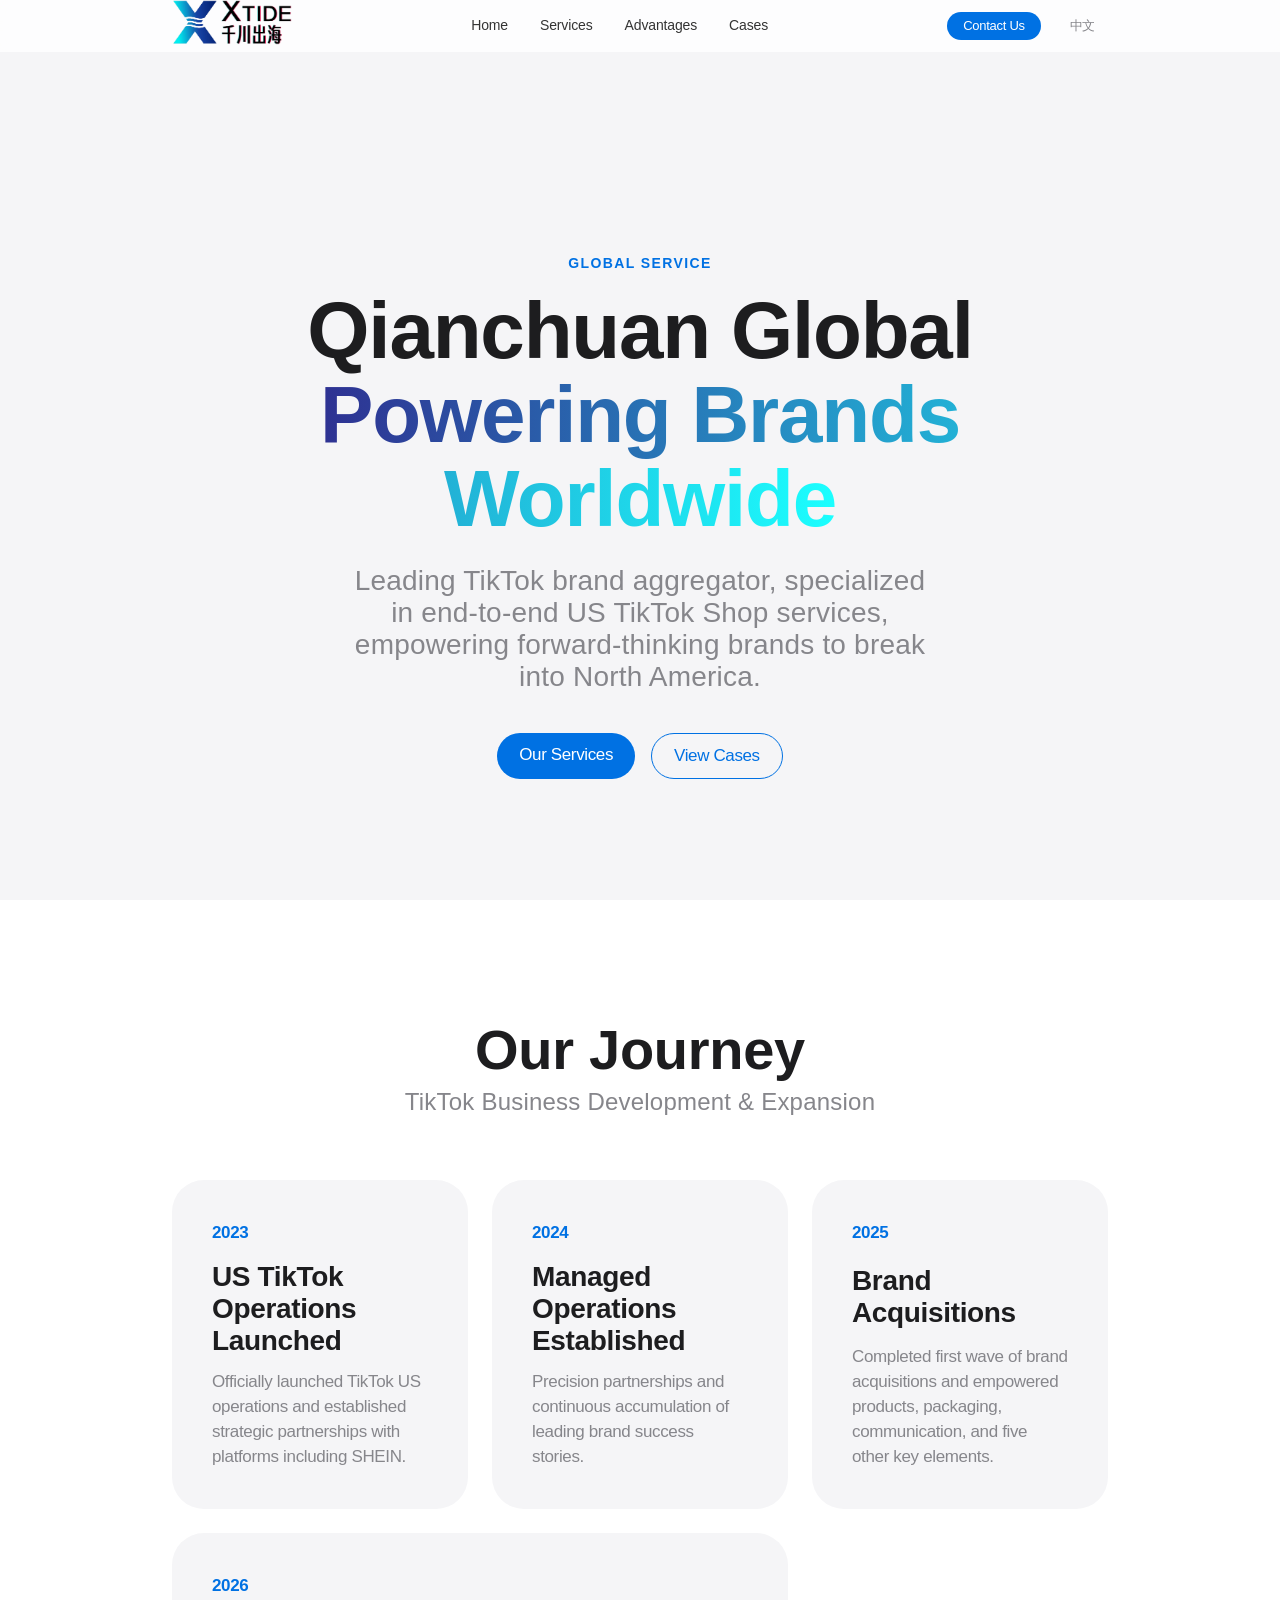
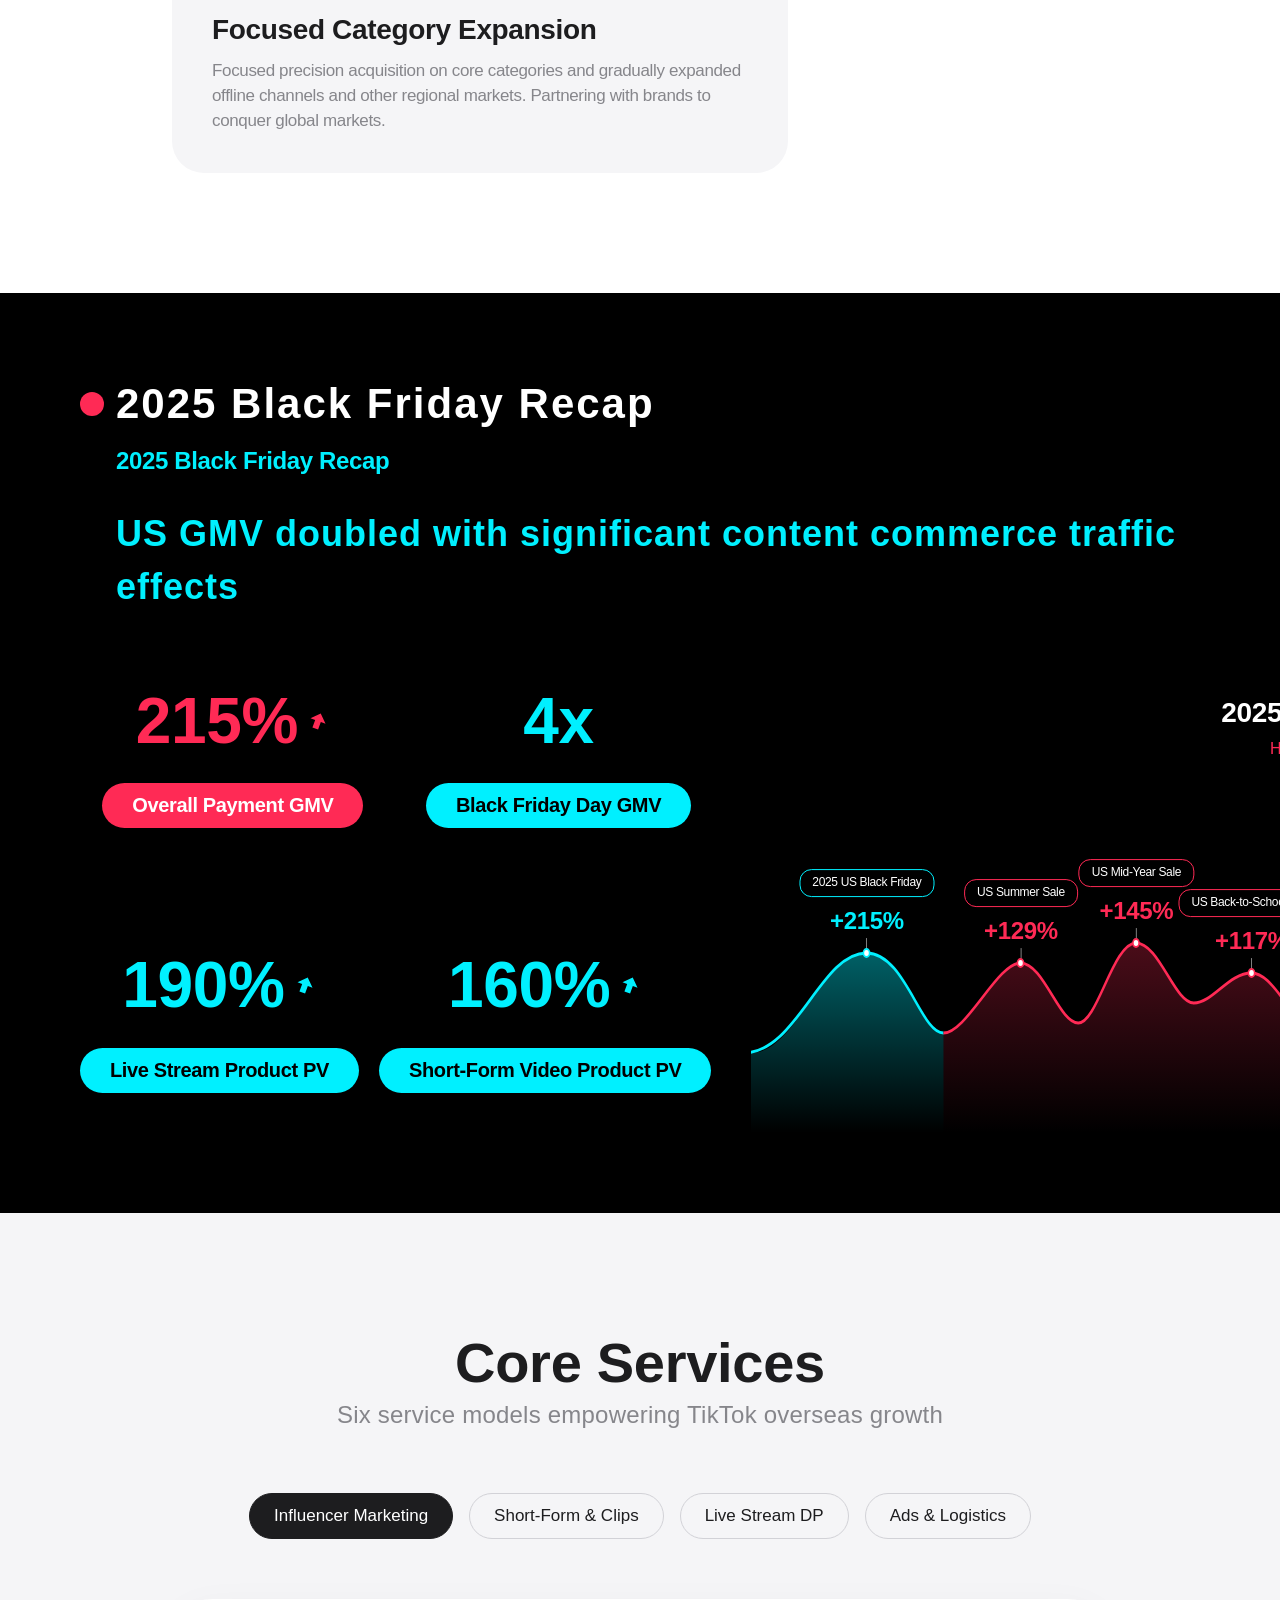
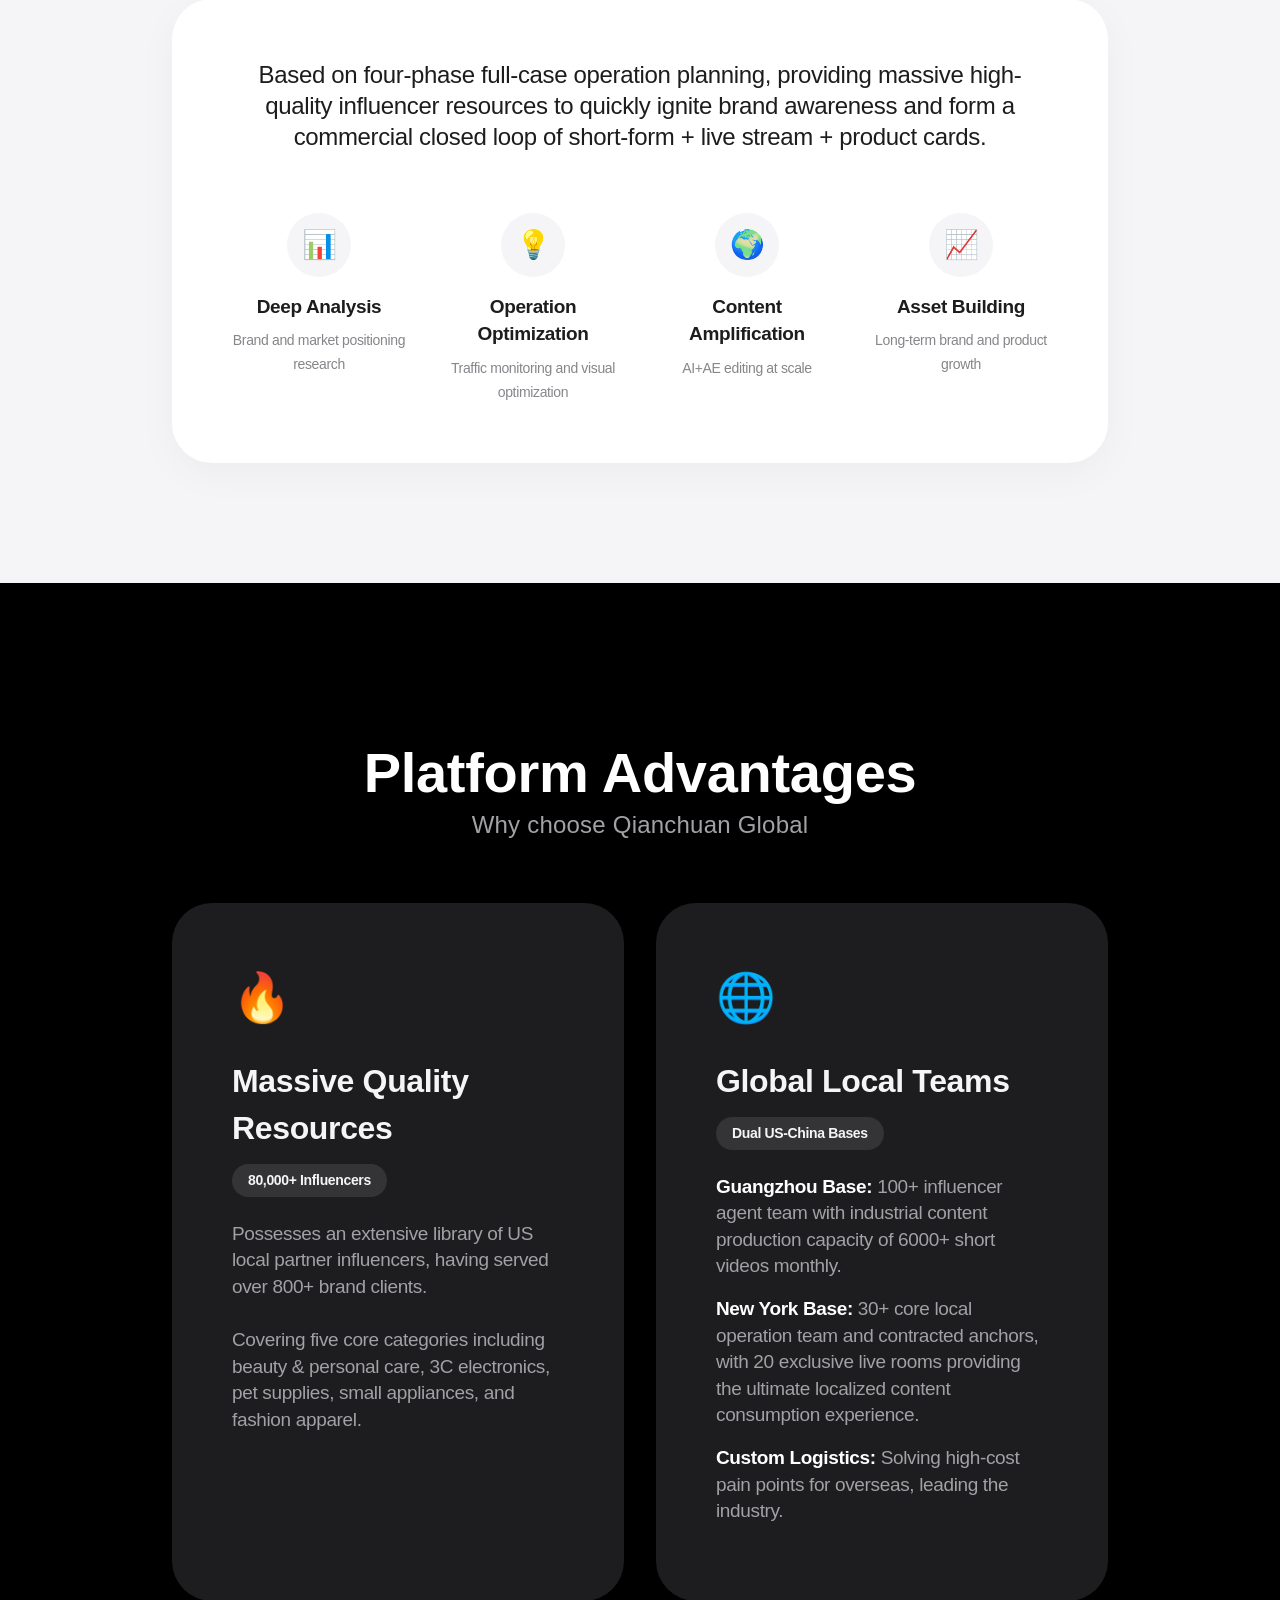
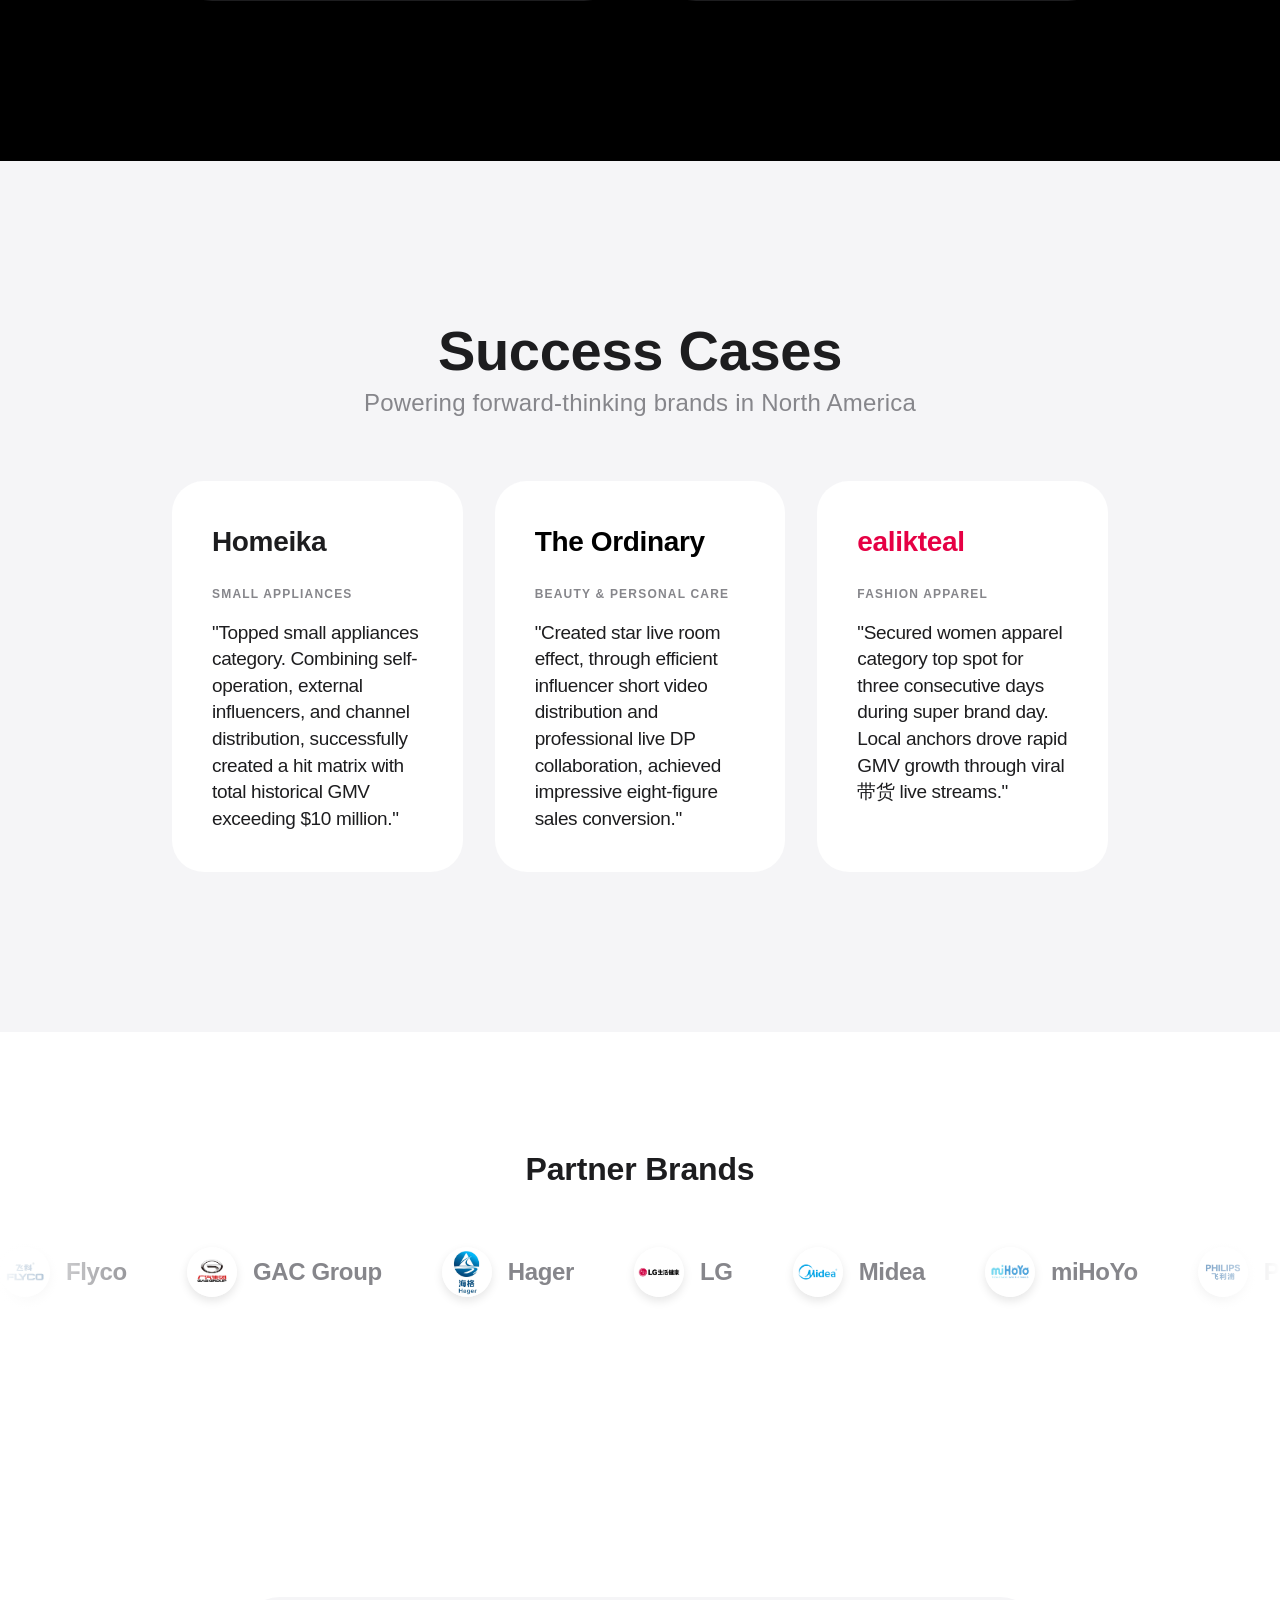
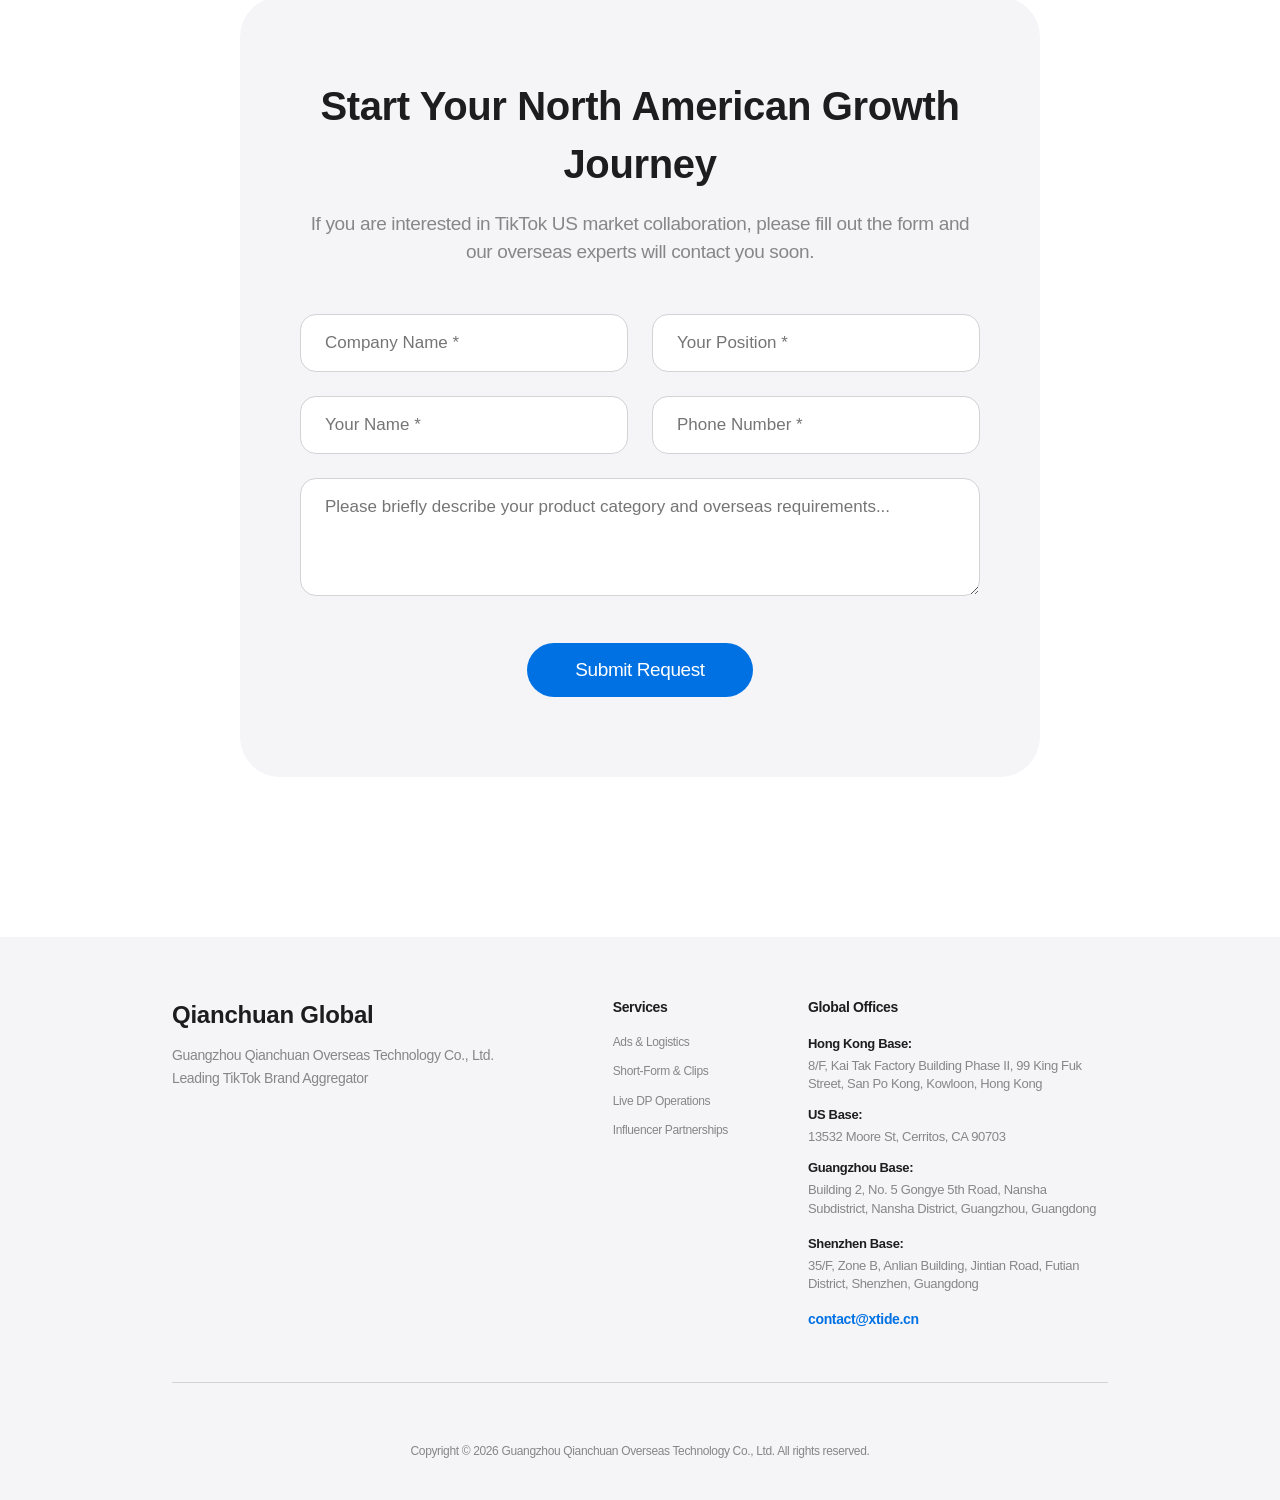
==== index.zh.html @ 181bc601 "en" ====
<!DOCTYPE html>
<html lang="zh-CN">
<head>
    <meta charset="UTF-8">
    <meta name="viewport" content="width=device-width, initial-scale=1.0, viewport-fit=cover">
    <title>千川出海 - 全球头牌TikTok品牌聚合商</title>
    <link rel="stylesheet" href="style.css">
    <link rel="stylesheet" href="bf-stats.css">
    <script src="locales.js"></script>
</head>
<body>

    <!-- Header -->
    <header class="header">
        <div class="container header-container">
            <a href="#" class="logo">
                <span class="logo-icon"><img src="logo.png"></span>
                <!-- <span class="logo-text">EO Agency</span> -->
            </a>
            <nav class="nav">
                <a href="#home" class="nav-link">首页</a>
                <a href="#services" class="nav-link">核心业务</a>
                <a href="#advantages" class="nav-link">平台优势</a>
                <a href="#cases" class="nav-link">成功案例</a>
            </nav>
            <div class="header-actions">
                <a href="#contact" class="btn btn-primary">联系我们</a>
                <a href="index.html" class="lang-switch">English</a>
            </div>
        </div>
    </header>

    <!-- Hero Section -->
    <section id="home" class="hero">
        <div class="container hero-content reveal">
            <div class="hero-badge">Global Service</div>
            <h1>千川出海<br><span>助力品牌全球化</span></h1>
            <p>全球头牌 TikTok 品牌聚合商，专注 TikTok Shop 美区全链路出海服务，为前瞻性品牌破局北美。</p>
            <div class="hero-actions">
                <a href="#services" class="btn btn-primary">了解业务</a>
                <a href="#cases" class="btn btn-secondary">查看案例</a>
            </div>
        </div>
    </section>

    <!-- Timeline Section (Bento Box) -->
    <section class="timeline-section">
        <div class="container">
            <h2 class="section-title reveal">发展历程</h2>
            <p class="section-subtitle reveal">TikTok 业务发展及布局</p>
            
            <div class="bento-grid">
                <div class="bento-card reveal">
                    <div class="timeline-date">2023</div>
                    <h3>美区 TK 正式运营</h3>
                    <p>正式开启 TikTok 美区业务<br>与 SHEIN 等平台达成战略合作</p>
                </div>
                <div class="bento-card reveal" style="transition-delay: 0.1s;">
                    <div class="timeline-date">2024</div>
                    <h3>代运营沉淀</h3>
                    <p>精准招商<br>不断积累头部品牌成功出海案例</p>
                </div>
                <div class="bento-card reveal" style="transition-delay: 0.2s;">
                    <div class="timeline-date">2025</div>
                    <h3>品牌收并购</h3>
                    <p>完成第一批品牌收并购<br>赋能产品、包装、沟通等五大要素</p>
                </div>
                <div class="bento-card wide reveal" style="transition-delay: 0.1s;">
                    <div class="timeline-date">2026</div>
                    <h3>聚焦核心类目拓展</h3>
                    <p>聚焦核心类目进行精准收购，并逐步拓展线下渠道及其他地区市场。携手品牌共同征服全球市场。</p>
                </div>
            </div>
        </div>
    </section>

    <!-- Black Friday Stats Section -->
    <section class="bf-section reveal">
        <div class="container">
            <div class="bf-header">
                <div class="bf-title-row">
                    <span class="bf-red-dot"></span>
                    <h2 class="bf-title">2025黑五大促回顾</h2>
                </div>
                <div class="bf-subtitle">2025 Black Friday Recap</div>
                <div class="bf-highlight">美区GMV翻倍增长，内容电商引流效应显著</div>
            </div>

            <div class="bf-body">
                <div class="bf-left-stats">
                    <div class="bf-stat-row">
                        <div class="bf-stat-item">
                            <div class="bf-val bf-val-red">215% <span class="bf-arrow-up"></span></div>
                            <div class="bf-label bf-label-red">整体支付GMV</div>
                        </div>
                        <div class="bf-stat-item">
                            <div class="bf-val bf-val-cyan">4倍</div>
                            <div class="bf-label bf-label-cyan">黑五当日GMV</div>
                        </div>
                    </div>
                    <div class="bf-stat-row" style="margin-top: 50px;">
                        <div class="bf-stat-item">
                            <div class="bf-val bf-val-cyan">190% <span class="bf-arrow-up"></span></div>
                            <div class="bf-label bf-label-cyan">直播场域商品PV</div>
                        </div>
                        <div class="bf-stat-item">
                            <div class="bf-val bf-val-cyan">160% <span class="bf-arrow-up"></span></div>
                            <div class="bf-label bf-label-cyan">短视频场域商品PV</div>
                        </div>
                    </div>
                </div>

                <div class="bf-right-chart">
                    <div class="bf-chart-wrapper">
                        <svg viewBox="0 0 800 400" preserveAspectRatio="none" class="bf-svg">
                            <defs>
                                <linearGradient id="cyanGrad" x1="0" y1="0" x2="0" y2="1">
                                    <stop offset="0%" stop-color="#00f0ff" stop-opacity="0.4"/>
                                    <stop offset="100%" stop-color="#00f0ff" stop-opacity="0"/>
                                </linearGradient>
                                <linearGradient id="redGrad" x1="0" y1="0" x2="0" y2="1">
                                    <stop offset="0%" stop-color="#ff2a55" stop-opacity="0.4"/>
                                    <stop offset="100%" stop-color="#ff2a55" stop-opacity="0"/>
                                </linearGradient>
                            </defs>
                            
                            <!-- Area Fills -->
                            <path d="M 0 400 L 0 320 C 60 320 90 220 150 220 C 200 220 220 300 250 300 L 250 400 Z" fill="url(#cyanGrad)"/>
                            <path d="M 250 400 L 250 300 C 280 300 320 230 350 230 C 380 230 400 290 425 290 C 450 290 470 210 500 210 C 530 210 550 270 575 270 C 600 270 620 240 650 240 C 680 240 700 290 730 290 C 760 290 780 140 800 140 L 800 400 Z" fill="url(#redGrad)"/>

                            <!-- Lines -->
                            <path d="M -10 320 C 60 320 90 220 150 220 C 200 220 220 300 250 300" fill="none" stroke="#00f0ff" stroke-width="3"/>
                            <path d="M 250 300 C 280 300 320 230 350 230 C 380 230 400 290 425 290 C 450 290 470 210 500 210 C 530 210 550 270 575 270 C 600 270 620 240 650 240 C 680 240 700 290 730 290 C 760 290 780 140 850 140" fill="none" stroke="#ff2a55" stroke-width="3"/>
                            
                            <!-- Dots -->
                            <circle cx="150" cy="220" r="4" fill="#ffffff" stroke="#00f0ff" stroke-width="2"/>
                            <circle cx="350" cy="230" r="4" fill="#ffffff" stroke="#ff2a55" stroke-width="2"/>
                            <circle cx="500" cy="210" r="4" fill="#ffffff" stroke="#ff2a55" stroke-width="2"/>
                            <circle cx="650" cy="240" r="4" fill="#ffffff" stroke="#ff2a55" stroke-width="2"/>
                        </svg>

                        <!-- Labels Overlay -->
                        <div class="bf-point-label" style="left: 18.75%; top: 55%;">
                            <div class="bf-tag bf-tag-cyan">2025美区黑五</div>
                            <div class="bf-val-small bf-text-cyan">+215%</div>
                        </div>

                        <div class="bf-point-label" style="left: 43.75%; top: 57.5%;">
                            <div class="bf-tag bf-tag-red">美区夏季大促</div>
                            <div class="bf-val-small bf-text-red">+129%</div>
                        </div>

                        <div class="bf-point-label" style="left: 62.5%; top: 52.5%;">
                            <div class="bf-tag bf-tag-red">美区年中大促</div>
                            <div class="bf-val-small bf-text-red">+145%</div>
                        </div>

                        <div class="bf-point-label" style="left: 81.25%; top: 60%;">
                            <div class="bf-tag bf-tag-red">美区返校季大促</div>
                            <div class="bf-val-small bf-text-red">+117%</div>
                        </div>

                        <div class="bf-final-label" style="left: 95%; top: 25%;">
                            <div class="bf-final-title">2025黑五大促</div>
                            <div class="bf-final-subtitle">迎接销量最高峰</div>
                            <div class="bf-arrow-big"></div>
                        </div>
                    </div>
                </div>
            </div>
        </div>
    </section>

    <!-- Services Section -->
    <section id="services" class="services-section">
        <div class="container">
            <h2 class="section-title reveal">核心业务</h2>
            <p class="section-subtitle reveal">六大服务模式，全方位赋能 TikTok 出海</p>
            
            <div class="services-tabs reveal">
                <button class="tab-btn active" data-tab="influencer">达人业务</button>
                <button class="tab-btn" data-tab="material">短视频与切片</button>
                <button class="tab-btn" data-tab="tsp">直播 DP</button>
                <button class="tab-btn" data-tab="pr">投流与物流</button>
            </div>

            <div class="service-content active reveal" id="influencer">
                <div class="service-details">
                    <p class="service-desc">基于 4 阶段全案运营规划，提供海量优质达人资源，快速引爆品牌声量，形成“短视频+直播+商品卡”的商业闭环。</p>
                    <div class="service-icons">
                        <div class="icon-box">
                            <span class="icon-circle">📊</span>
                            <h4>深度分析</h4>
                            <small>品牌与市场定位调研</small>
                        </div>
                        <div class="icon-box">
                            <span class="icon-circle">💡</span>
                            <h4>运营优化</h4>
                            <small>流量监控与视觉优化</small>
                        </div>
                        <div class="icon-box">
                            <span class="icon-circle">🌍</span>
                            <h4>素材放大</h4>
                            <small>AI+AE 剪辑规模化放量</small>
                        </div>
                        <div class="icon-box">
                            <span class="icon-circle">📈</span>
                            <h4>人群资产</h4>
                            <small>品牌与产品长效增长</small>
                        </div>
                    </div>
                </div>
            </div>

            <div class="service-content reveal" id="material">
                <div class="service-details">
                    <p class="service-desc">通过本土化创意内容与工业化剪辑流程，打造病毒式传播素材，实现品牌声量与销售转化的双重爆发。</p>
                    <div class="service-icons">
                        <div class="icon-box">
                            <span class="icon-circle">🎬</span>
                            <h4>本土创意</h4>
                            <small>纽约专业团队策划</small>
                        </div>
                        <div class="icon-box">
                            <span class="icon-circle">⚡</span>
                            <h4>工业化剪辑</h4>
                            <small>月产 6000+ 高质视频</small>
                        </div>
                        <div class="icon-box">
                            <span class="icon-circle">🎞️</span>
                            <h4>达人切片</h4>
                            <small>二次创作最大化流量</small>
                        </div>
                        <div class="icon-box">
                            <span class="icon-circle">🎯</span>
                            <h4>爆款基因</h4>
                            <small>大数据驱动内容迭代</small>
                        </div>
                    </div>
                </div>
            </div>

            <div class="service-content reveal" id="tsp">
                <div class="service-details">
                    <p class="service-desc">依托纽约本土直播基地与顶级外籍主播团队，提供一站式直播间搭建、运营与带货服务，打造美区沉浸式购物体验。</p>
                    <div class="service-icons">
                        <div class="icon-box">
                            <span class="icon-circle">🎙️</span>
                            <h4>顶级主播</h4>
                            <small>签约 30+ 纯正美语主播</small>
                        </div>
                        <div class="icon-box">
                            <span class="icon-circle">🏛️</span>
                            <h4>专业影棚</h4>
                            <small>20+ 沉浸式实景直播间</small>
                        </div>
                        <div class="icon-box">
                            <span class="icon-circle">⚙️</span>
                            <h4>极致运营</h4>
                            <small>脚本编写与实时场控</small>
                        </div>
                        <div class="icon-box">
                            <span class="icon-circle">📈</span>
                            <h4>数据归因</h4>
                            <small>精细化分析与复盘</small>
                        </div>
                    </div>
                </div>
            </div>

            <div class="service-content reveal" id="pr">
                <div class="service-details">
                    <p class="service-desc">打通流量分发与履约交付的全链路，通过精准广告投放获取确定性增长，并提供低成本、高效率的定制化物流解决方案。</p>
                    <div class="service-icons">
                        <div class="icon-box">
                            <span class="icon-circle">🚀</span>
                            <h4>精准投流</h4>
                            <small>TikTok Ads 全面优化</small>
                        </div>
                        <div class="icon-box">
                            <span class="icon-circle">📦</span>
                            <h4>定制物流</h4>
                            <small>解决美区末端履约痛点</small>
                        </div>
                        <div class="icon-box">
                            <span class="icon-circle">🏦</span>
                            <h4>海外仓配</h4>
                            <small>自营仓储提升发货效率</small>
                        </div>
                        <div class="icon-box">
                            <span class="icon-circle">💸</span>
                            <h4>成本领先</h4>
                            <small>深度资源整合降低支出</small>
                        </div>
                    </div>
                </div>
            </div>
        </div>
    </section>

    <!-- Advantages Section -->
    <section id="advantages" class="advantages-section">
        <div class="container">
            <h2 class="section-title reveal">平台优势</h2>
            <p class="section-subtitle reveal">为什么选择千川出海</p>
            
            <div class="advantages-grid">
                <div class="advantage-card reveal">
                    <div class="adv-icon">🔥</div>
                    <h3>海量优质资源</h3>
                    <div class="adv-tag">80,000+ 达人资源</div>
                    <p class="adv-desc">拥有海量美国本土合作达人库，累计服务超过 800+ 品牌客户。<br><br>涵盖美妆个护、3C数码、宠物用品、小家电、时尚服饰等五大核心类目。</p>
                </div>
                <div class="advantage-card reveal" style="transition-delay: 0.1s;">
                    <div class="adv-icon">🌐</div>
                    <h3>全球本土化团队</h3>
                    <div class="adv-tag">中美双基地双核驱动</div>
                    <ul class="adv-list">
                        <li><strong>广州基地：</strong>100+ 达人经纪人团队，具备月产 6000+ 短视频的工业化内容产能。</li>
                        <li><strong>纽约基地：</strong>30+ 本土核心运营团队与签约主播，拥有 20 个专属直播间，提供极致的本土化内容消费体验。</li>
                        <li><strong>定制物流：</strong>解决出海高成本痛点，领先行业梯队。</li>
                    </ul>
                </div>
            </div>
        </div>
    </section>

    <!-- Success Cases Section -->
    <section id="cases" class="cases-section">
        <div class="container">
            <h2 class="section-title reveal">成功案例</h2>
            <p class="section-subtitle reveal">助力前瞻性品牌破局北美</p>
            
            <div class="cases-grid">
                <div class="case-card reveal">
                    <div class="case-logo">Homeika</div>
                    <div class="case-tag">小家电</div>
                    <p class="case-quote">“小家电类目登顶第一。结合自营、外部达人与渠道分发，成功打造了爆款矩阵，历史总 GMV 突破千万美元级。”</p>
                </div>
                
                <div class="case-card reveal" style="transition-delay: 0.1s;">
                    <div class="case-logo" style="color:#000;">The Ordinary</div>
                    <div class="case-tag">美妆个护</div>
                    <p class="case-quote">“打造明星直播间效应，通过高效的达人短视频分发与专业直播 DP 协同，累计实现了惊人的千万级销售转化。”</p>
                </div>
                
                <div class="case-card reveal" style="transition-delay: 0.2s;">
                    <div class="case-logo" style="color:#e60044;">ealikteal</div>
                    <div class="case-tag">时尚服饰</div>
                    <p class="case-quote">“超级品牌日期间连夺三天女装品类榜首。本土主播通过病毒式带货直播，直接拉动 GMV 极速增长。”</p>
                </div>
            </div>
        </div>
    </section>

    <!-- Brands Section -->
    <section class="brands-section">
        <div class="container reveal">
            <h2 class="section-title" style="font-size: 32px; margin-bottom: 40px;">合作品牌</h2>
        </div>
        <div class="brands-marquee-wrapper reveal">
            <div class="brands-marquee">
                <!-- Group 1 -->
                <div class="brand-item"><img src="flyco.bfe1036e.png" alt="Flyco" class="brand-logo"><span>飞科</span></div>
                <div class="brand-item"><img src="gag.69e5ff3b.png" alt="GAG" class="brand-logo"><span>广汽集团</span></div>
                <div class="brand-item"><img src="hager.45134304.png" alt="Hager" class="brand-logo"><span>海格</span></div>
                <div class="brand-item"><img src="lg.7cb94ec0.png" alt="LG" class="brand-logo"><span>LG</span></div>
                <div class="brand-item"><img src="midea.490eee87.png" alt="Midea" class="brand-logo"><span>美的</span></div>
                <div class="brand-item"><img src="mihoyo.892fbf2d.png" alt="Mihoyo" class="brand-logo"><span>米哈游</span></div>
                <div class="brand-item"><img src="philips.da1d93a2.png" alt="Philips" class="brand-logo"><span>飞利浦</span></div>
                <div class="brand-item"><img src="river.4ee7d65e.png" alt="River" class="brand-logo"><span>汇娱互动</span></div>
                <div class="brand-item"><img src="supor.e2a6e5d7.png" alt="Supor" class="brand-logo"><span>苏泊尔</span></div>
                <div class="brand-item"><img src="tencent.b4bb2063.png" alt="Tencent" class="brand-logo"><span>腾讯</span></div>
                <div class="brand-item"><img src="tiktok.5150c0af.png" alt="TikTok" class="brand-logo"><span>TikTok</span></div>
                <div class="brand-item"><img src="ulike.e219caa6.png" alt="ULike" class="brand-logo"><span>ULike</span></div>
                <div class="brand-item"><img src="xiaomi.8436a248.png" alt="Xiaomi" class="brand-logo"><span>小米</span></div>
                <!-- Group 2 (Duplicate for continuous scroll) -->
                <div class="brand-item"><img src="flyco.bfe1036e.png" alt="Flyco" class="brand-logo"><span>飞科</span></div>
                <div class="brand-item"><img src="gag.69e5ff3b.png" alt="GAG" class="brand-logo"><span>广汽集团</span></div>
                <div class="brand-item"><img src="hager.45134304.png" alt="Hager" class="brand-logo"><span>海格</span></div>
                <div class="brand-item"><img src="lg.7cb94ec0.png" alt="LG" class="brand-logo"><span>LG</span></div>
                <div class="brand-item"><img src="midea.490eee87.png" alt="Midea" class="brand-logo"><span>美的</span></div>
                <div class="brand-item"><img src="mihoyo.892fbf2d.png" alt="Mihoyo" class="brand-logo"><span>米哈游</span></div>
                <div class="brand-item"><img src="philips.da1d93a2.png" alt="Philips" class="brand-logo"><span>飞利浦</span></div>
                <div class="brand-item"><img src="river.4ee7d65e.png" alt="River" class="brand-logo"><span>汇娱互动</span></div>
                <div class="brand-item"><img src="supor.e2a6e5d7.png" alt="Supor" class="brand-logo"><span>苏泊尔</span></div>
                <div class="brand-item"><img src="tencent.b4bb2063.png" alt="Tencent" class="brand-logo"><span>腾讯</span></div>
                <div class="brand-item"><img src="tiktok.5150c0af.png" alt="TikTok" class="brand-logo"><span>TikTok</span></div>
                <div class="brand-item"><img src="ulike.e219caa6.png" alt="ULike" class="brand-logo"><span>ULike</span></div>
                <div class="brand-item"><img src="xiaomi.8436a248.png" alt="Xiaomi" class="brand-logo"><span>小米</span></div>
            </div>
        </div>
    </section>

    <!-- Contact Section -->
    <section id="contact" class="contact-section">
        <div class="container reveal">
            <div class="contact-card">
                <div class="contact-header">
                    <h2>开启北美增长之旅</h2>
                    <p>如果您有 TikTok 美区合作意向，请填写表单，我们的出海专家将尽快联系您。</p>
                </div>
                <form class="contact-form">
                    <div class="form-row">
                        <div class="form-group">
                            <input type="text" placeholder="公司名称 *" required>
                        </div>
                        <div class="form-group">
                            <input type="text" placeholder="您的职位 *" required>
                        </div>
                    </div>
                    <div class="form-row">
                        <div class="form-group">
                            <input type="text" placeholder="您的姓名 *" required>
                        </div>
                        <div class="form-group">
                            <input type="tel" placeholder="手机号码 *" required>
                        </div>
                    </div>
                    <div class="form-group">
                        <textarea rows="4" placeholder="请简述您的产品类目与出海需求..."></textarea>
                    </div>
                    <button type="submit" class="btn btn-primary submit-btn">提交需求</button>
                </form>
            </div>
        </div>
    </section>

    <!-- Footer -->
    <footer class="footer">
        <div class="container">
            <div class="footer-content">
                <div class="footer-brand">
                    <span class="logo-text" style="font-size: 24px; font-weight: 600; color: var(--text-main); display: block; margin-bottom: 12px;">千川出海</span>
                    <p style="font-size: 14px; color: var(--text-secondary); line-height: 1.6;">广州千川出海科技有限责任公司<br>全球头牌 TikTok 品牌聚合商</p>
                </div>
                <div class="footer-links">
                    <div class="footer-col">
                        <h4 style="font-size: 14px; font-weight: 600; color: var(--text-main); margin-bottom: 16px;">服务项目</h4>
                        <a href="#" style="display: block; margin-bottom: 12px; color: var(--text-secondary); text-decoration: none;">投流与物流服务</a>
                        <a href="#" style="display: block; margin-bottom: 12px; color: var(--text-secondary); text-decoration: none;">短视频与切片</a>
                        <a href="#" style="display: block; margin-bottom: 12px; color: var(--text-secondary); text-decoration: none;">直播 DP 代运营</a>
                        <a href="#" style="display: block; margin-bottom: 12px; color: var(--text-secondary); text-decoration: none;">达人精准建联</a>
                    </div>
                    <div class="footer-col" style="max-width: 300px;">
                        <h4 style="font-size: 14px; font-weight: 600; color: var(--text-main); margin-bottom: 16px;">全球办公室</h4>
                        
                        <p style="color:var(--text-main); font-weight:600; margin-bottom:4px; font-size: 13px;">香港基地：</p>
                        <p style="margin-bottom:12px; color: var(--text-secondary); font-size: 13px; line-height: 1.4;">香港九龍新蒲崗景福街99號啟德工廠大廈二期8樓</p>
                        
                        <p style="color:var(--text-main); font-weight:600; margin-bottom:4px; font-size: 13px;">美国基地：</p>
                        <p style="margin-bottom:12px; color: var(--text-secondary); font-size: 13px; line-height: 1.4;">13532 moore st cerritos ca, 90703</p>
                        
                        <p style="color:var(--text-main); font-weight:600; margin-bottom:4px; font-size: 13px;">广州基地：</p>
                        <p style="margin-bottom:16px; color: var(--text-secondary); font-size: 13px; line-height: 1.4;">广东省广州市南沙区南沙街道工业五路5号2栋</p>
                        
                        <p style="color:var(--text-main); font-weight:600; margin-bottom:4px; font-size: 13px;">深圳基地：</p>
                        <p style="margin-bottom:16px; color: var(--text-secondary); font-size: 13px; line-height: 1.4;">广东省深圳市福田区金田路安联大厦B区35层</p>
                        
                        <a href="mailto:contact@xtide.cn" style="display:inline-block; font-weight: 600; color: var(--primary-color); text-decoration: none; font-size: 14px;">contact@xtide.cn</a>
                    </div>
                </div>
            </div>
            <div class="footer-bottom" style="text-align: center; padding-top: 20px;">
                <p style="color: var(--text-secondary); font-size: 12px;">Copyright © 2026 广州千川出海科技有限责任公司. 保留所有权利.</p>
            </div>
        </div>
    </footer>

    <script src="script.js"></script>
</body>
</html>
---- style.css ----
/* Reset & Base Styles */
* {
    margin: 0;
    padding: 0;
    box-sizing: border-box;
}

:root {
    --primary-color: #0071e3; /* Apple Blue */
    --accent-color: #ff3b30;  /* Apple Red */
    --bg-light: #f5f5f7;      /* Apple Light Gray */
    --bg-dark: #000000;       /* Apple Black */
    --text-main: #1d1d1f;     /* Apple Dark Text */
    --text-secondary: #86868b; /* Apple Gray Text */
    --text-light: #f5f5f7;    /* Light text on dark bg */
    --card-bg: #ffffff;
    --transition: all 0.4s cubic-bezier(0.16, 1, 0.3, 1); /* Smoother transition */
}

body {
    font-family: -apple-system, BlinkMacSystemFont, "SF Pro Text", "SF Pro Display", "Helvetica Neue", Arial, sans-serif;
    background-color: #ffffff;
    color: var(--text-main);
    line-height: 1.47059;
    font-weight: 400;
    letter-spacing: -0.022em;
    -webkit-font-smoothing: antialiased;
    -moz-osx-font-smoothing: grayscale;
}

.container {
    max-width: 980px; /* Apple's standard container width */
    margin: 0 auto;
    padding: 0 22px;
}

/* Typography */
h1, h2, h3, h4, h5, h6 {
    font-family: -apple-system, BlinkMacSystemFont, "SF Pro Display", "Helvetica Neue", Arial, sans-serif;
}

.section-title {
    font-size: 56px;
    line-height: 1.07143;
    font-weight: 600;
    letter-spacing: -0.005em;
    text-align: center;
    margin-bottom: 0.5rem;
}

.section-subtitle {
    font-size: 24px;
    line-height: 1.16667;
    font-weight: 400;
    letter-spacing: .009em;
    text-align: center;
    color: var(--text-secondary);
    margin-bottom: 4rem;
    max-width: 800px;
    margin-left: auto;
    margin-right: auto;
}

/* Animations */
.reveal {
    opacity: 0;
    transform: translateY(30px);
    transition: opacity 0.8s cubic-bezier(0.16, 1, 0.3, 1), transform 0.8s cubic-bezier(0.16, 1, 0.3, 1);
}

.reveal.active {
    opacity: 1;
    transform: translateY(0);
}

/* Buttons */
.btn {
    display: inline-block;
    padding: 12px 22px;
    border-radius: 980px; /* Fully rounded pill */
    font-size: 17px;
    line-height: 1.17648;
    font-weight: 400;
    letter-spacing: -.022em;
    cursor: pointer;
    border: none;
    text-decoration: none;
    transition: var(--transition);
}

.btn-primary {
    background-color: var(--primary-color);
    color: white;
}

.btn-primary:hover {
    background-color: #0077ED;
}

.btn-secondary {
    background-color: transparent;
    color: var(--primary-color);
    border: 1px solid var(--primary-color);
}

.btn-secondary:hover {
    background-color: var(--primary-color);
    color: white;
}

/* Header - Modern Glassmorphism (Apple Style) */
.header {
    position: fixed;
    top: 0;
    width: 100%;
    z-index: 1000;
    background: rgba(255, 255, 255, 0.8);
    backdrop-filter: saturate(180%) blur(20px);
    -webkit-backdrop-filter: saturate(180%) blur(20px);
    padding: 0;
    height: 52px; /* Increased from 44px */
    display: flex;
    align-items: center;
    border-bottom: none;
    transition: background-color 0.3s ease;
}

.header.dark-mode {
    background: rgba(0, 0, 0, 0.8);
}

.header.dark-mode .nav-link,
.header.dark-mode .logo-text,
.header.dark-mode .lang-switch {
    color: #f5f5f7;
}

.header.dark-mode .nav-link:hover {
    color: #ffffff;
}

.header-container {
    display: flex;
    justify-content: space-between;
    align-items: center;
    width: 100%;
}

.logo {
    display: flex;
    align-items: center;
    gap: 8px;
    text-decoration: none;
}

.logo-icon {
    font-size: 20px;
}

.logo-icon img {
    width: 120px;
}

.logo-text {
    font-weight: 700;
    font-size: 18px; /* Increased from 14px */
    color: var(--text-main);
    letter-spacing: -0.01em;
}

.nav {
    display: flex;
    gap: 32px;
}

.nav-link {
    font-size: 14px; /* Increased from 12px */
    line-height: 3.71428; /* Adjusted for 52px height */
    font-weight: 500;
    letter-spacing: -.01em;
    color: rgba(0,0,0,0.8);
    text-decoration: none;
    transition: color 0.3s;
}

.nav-link:hover {
    color: #000000;
}

.header-actions {
    display: flex;
    align-items: center;
    gap: 16px;
}

.header-actions .btn {
    padding: 6px 16px;
    font-size: 13px;
}

.lang-switch {
    font-size: 13px;
    color: var(--text-secondary);
    cursor: pointer;
    text-decoration: none;
    padding: 6px 12px;
    border-radius: 980px;
    border: 1px solid transparent;
    transition: all 0.3s ease;
}

.lang-switch:hover {
    color: var(--text-main);
    background-color: rgba(0, 0, 0, 0.05);
    border-color: rgba(0, 0, 0, 0.1);
}

.lang-switch:hover {
    color: var(--primary-color);
    background-color: rgba(0, 113, 227, 0.08);
}

/* Hero Section */
.hero {
    min-height: 100vh;
    display: flex;
    align-items: center;
    justify-content: center;
    background-color: var(--bg-light);
    padding-top: 52px; /* Adjusted for 52px header */
    text-align: center;
    overflow: hidden;
    position: relative;
}

.hero-content {
    position: relative;
    z-index: 2;
    padding-top: 80px;
}

.hero-badge {
    font-size: 14px;
    font-weight: 600;
    color: var(--primary-color);
    text-transform: uppercase;
    letter-spacing: 0.1em;
    margin-bottom: 16px;
}

.hero-content h1 {
    font-size: 80px;
    line-height: 1.05;
    font-weight: 700;
    letter-spacing: -0.015em;
    margin-bottom: 24px;
    color: var(--text-main);
}

.hero-content h1 span {
    background: linear-gradient(90deg, #2E3192 0%, #1BFFFF 100%);
    -webkit-background-clip: text;
    -webkit-text-fill-color: transparent;
}

.hero-content p {
    font-size: 28px;
    line-height: 1.14286;
    font-weight: 400;
    letter-spacing: .007em;
    color: var(--text-secondary);
    max-width: 600px;
    margin: 0 auto 40px;
}

.hero-actions {
    display: flex;
    justify-content: center;
    gap: 16px;
}

/* Timeline Section (Bento Grid Style) */
.timeline-section {
    padding: 120px 0;
    background-color: #ffffff;
}

.bento-grid {
    display: grid;
    grid-template-columns: repeat(3, 1fr);
    gap: 24px;
    margin-top: 60px;
}

.bento-card {
    background-color: var(--bg-light);
    border-radius: 32px;
    padding: 40px;
    display: flex;
    flex-direction: column;
    justify-content: space-between;
    transition: transform 0.3s ease, box-shadow 0.3s ease;
    overflow: hidden;
    position: relative;
}

.bento-card:hover {
    transform: scale(1.02);
    box-shadow: 0 20px 40px rgba(0,0,0,0.08);
}

.timeline-date {
    font-size: 17px;
    font-weight: 600;
    color: var(--primary-color);
    margin-bottom: 16px;
}

.bento-card h3 {
    font-size: 28px;
    line-height: 1.14286;
    font-weight: 600;
    margin-bottom: 12px;
}

.bento-card p {
    font-size: 17px;
    line-height: 1.47059;
    color: var(--text-secondary);
}

/* Make the last card span 2 columns if needed, or adjust layout */
.bento-card.wide {
    grid-column: span 2;
}

/* Services Section */
.services-section {
    padding: 120px 0;
    background-color: var(--bg-light);
}

.services-tabs {
    display: flex;
    justify-content: center;
    gap: 16px;
    margin-bottom: 60px;
    flex-wrap: wrap;
}

.tab-btn {
    padding: 12px 24px;
    border-radius: 980px;
    background: transparent;
    border: 1px solid #d2d2d7;
    font-size: 17px;
    font-weight: 400;
    color: var(--text-main);
    transition: var(--transition);
    cursor: pointer;
}

.tab-btn:hover {
    border-color: var(--text-main);
}

.tab-btn.active {
    background: var(--text-main);
    color: #ffffff;
    border-color: var(--text-main);
}

.service-content {
    display: none;
    animation: fadeIn 0.5s ease;
}

.service-content.active {
    display: block;
}

@keyframes fadeIn {
    from { opacity: 0; transform: translateY(10px); }
    to { opacity: 1; transform: translateY(0); }
}

.service-details {
    background: #ffffff;
    padding: 60px;
    border-radius: 40px;
    box-shadow: 0 10px 40px rgba(0,0,0,0.04);
}

.service-desc {
    font-size: 24px;
    line-height: 1.3;
    font-weight: 400;
    text-align: center;
    max-width: 800px;
    margin: 0 auto 60px;
}

.service-icons {
    display: grid;
    grid-template-columns: repeat(4, 1fr);
    gap: 40px;
    text-align: center;
}

.icon-box h4 {
    font-size: 19px;
    font-weight: 600;
    margin: 16px 0 8px;
}

.icon-box small {
    font-size: 14px;
    color: var(--text-secondary);
}

.icon-circle {
    display: inline-flex;
    align-items: center;
    justify-content: center;
    width: 64px;
    height: 64px;
    background: var(--bg-light);
    border-radius: 50%;
    font-size: 28px;
}

/* Advantages Section (Dark Mode) */
.advantages-section {
    padding: 160px 0;
    background-color: var(--bg-dark);
    color: var(--text-light);
}

.advantages-section .section-title {
    color: #ffffff;
}

.advantages-section .section-subtitle {
    color: #a1a1a6;
}

.advantages-grid {
    display: grid;
    grid-template-columns: 1fr 1fr;
    gap: 32px;
}

.advantage-card {
    background: #1d1d1f;
    padding: 60px;
    border-radius: 40px;
}

.adv-icon {
    font-size: 48px;
    margin-bottom: 24px;
}

.advantage-card h3 {
    font-size: 32px;
    font-weight: 600;
    margin-bottom: 12px;
}

.adv-tag {
    display: inline-block;
    padding: 6px 16px;
    background: rgba(255,255,255,0.1);
    border-radius: 20px;
    font-size: 14px;
    font-weight: 600;
    margin-bottom: 24px;
}

.adv-desc, .adv-list {
    font-size: 19px;
    line-height: 1.4;
    color: #a1a1a6;
}

.adv-list {
    list-style: none;
}

.adv-list li {
    margin-bottom: 16px;
}

.adv-list strong {
    color: #ffffff;
}

/* Success Cases Section */
.cases-section {
    padding: 160px 0;
    background: var(--bg-light);
}

.cases-grid {
    display: grid;
    grid-template-columns: repeat(3, 1fr);
    gap: 32px;
}

.case-card {
    background: #ffffff;
    border-radius: 32px;
    padding: 40px;
    display: flex;
    flex-direction: column;
    transition: var(--transition);
}

.case-card:hover {
    transform: translateY(-8px);
    box-shadow: 0 20px 40px rgba(0,0,0,0.06);
}

.case-logo {
    font-size: 28px;
    font-weight: 800;
    margin-bottom: 24px;
}

.case-tag {
    font-size: 12px;
    font-weight: 600;
    color: var(--text-secondary);
    text-transform: uppercase;
    letter-spacing: 0.1em;
    margin-bottom: 16px;
}

.case-quote {
    font-size: 19px;
    line-height: 1.4;
    font-weight: 400;
    color: var(--text-main);
    flex-grow: 1;
}

/* Brands Section */
.brands-section {
    padding: 120px 0;
    background: #ffffff;
    overflow: hidden;
}

.brands-marquee-wrapper {
    width: 100%;
    overflow: hidden;
    position: relative;
    display: flex;
    align-items: center;
    padding: 20px 0;
}

/* Mask for fade effect on edges */
.brands-marquee-wrapper::before,
.brands-marquee-wrapper::after {
    content: "";
    position: absolute;
    top: 0;
    width: 150px;
    height: 100%;
    z-index: 2;
    pointer-events: none;
}
.brands-marquee-wrapper::before {
    left: 0;
    background: linear-gradient(to right, #ffffff, transparent);
}
.brands-marquee-wrapper::after {
    right: 0;
    background: linear-gradient(to left, #ffffff, transparent);
}

.brands-marquee {
    display: flex;
    gap: 60px;
    align-items: center;
    animation: scroll-marquee 30s linear infinite;
    width: max-content;
}

@keyframes scroll-marquee {
    0% { transform: translateX(0); }
    100% { transform: translateX(calc(-50% - 30px)); }
}

.brands-marquee:hover {
    animation-play-state: paused;
}

.brand-item {
    display: flex;
    align-items: center;
    gap: 16px;
    font-size: 24px;
    font-weight: 600;
    color: var(--text-secondary);
    transition: color 0.3s;
    cursor: default;
    white-space: nowrap;
}

.brand-logo {
    width: 50px;
    height: 50px;
    border-radius: 50%;
    object-fit: cover;
    box-shadow: 0 4px 10px rgba(0,0,0,0.1);
}

.brand-item:hover {
    color: var(--text-main);
}

/* Contact Section */
.contact-section {
    padding: 160px 0;
    background: #ffffff;
}

.contact-card {
    background: var(--bg-light);
    border-radius: 40px;
    padding: 80px 60px;
    max-width: 800px;
    margin: 0 auto;
}

.contact-header {
    text-align: center;
    margin-bottom: 48px;
}

.contact-header h2 {
    font-size: 40px;
    font-weight: 600;
    margin-bottom: 16px;
}

.contact-header p {
    font-size: 19px;
    color: var(--text-secondary);
}

.contact-form {
    display: flex;
    flex-direction: column;
    gap: 24px;
}

.form-row {
    display: flex;
    gap: 24px;
}

.form-group {
    flex: 1;
}

.form-group input, .form-group textarea {
    width: 100%;
    padding: 18px 24px;
    border-radius: 16px;
    border: 1px solid #d2d2d7;
    background: #ffffff;
    font-size: 17px;
    font-family: inherit;
    transition: var(--transition);
}

.form-group input:focus, .form-group textarea:focus {
    outline: none;
    border-color: var(--primary-color);
    box-shadow: 0 0 0 4px rgba(0, 113, 227, 0.1);
}

.submit-btn {
    align-self: center;
    padding: 16px 48px;
    font-size: 19px;
    border-radius: 980px;
    margin-top: 16px;
}

/* Footer */
.footer {
    background: var(--bg-light);
    padding: 60px 0 40px;
    font-size: 12px;
    color: var(--text-secondary);
}

.footer-content {
    display: flex;
    justify-content: space-between;
    margin-bottom: 40px;
    padding-bottom: 40px;
    border-bottom: 1px solid #d2d2d7;
}

.footer-brand .logo-text {
    font-size: 20px;
    color: var(--text-main);
    display: block;
    margin-bottom: 12px;
}

.footer-brand p {
    line-height: 1.6;
}

.footer-links {
    display: flex;
    gap: 80px;
}

.footer-col h4 {
    font-size: 12px;
    font-weight: 600;
    color: var(--text-main);
    margin-bottom: 16px;
}

.footer-col a, .footer-col p {
    display: block;
    margin-bottom: 12px;
    color: var(--text-secondary);
    text-decoration: none;
    transition: color 0.3s;
}

.footer-col a:hover {
    color: var(--text-main);
    text-decoration: underline;
}

.footer-bottom {
    text-align: center;
}

/* Responsive fixes */
@media (max-width: 834px) {
    .section-title { font-size: 40px; }
    .hero-content h1 { font-size: 56px; }
    .hero-content p { font-size: 24px; }
    .bento-grid, .advantages-grid, .cases-grid { grid-template-columns: 1fr; }
    .bento-card.wide { grid-column: span 1; }
    .nav { display: none; } /* Hide nav on mobile, would need a hamburger menu */
    .form-row { flex-direction: column; gap: 24px; }
    .footer-content { flex-direction: column; gap: 40px; }
    .footer-links { flex-wrap: wrap; gap: 40px; }
    .service-icons { grid-template-columns: 1fr 1fr; }
}
---- bf-stats.css ----
.bf-section {
    background-color: #000000;
    color: #ffffff;
    padding: 80px 0;
    font-family: -apple-system, BlinkMacSystemFont, "SF Pro Display", "Helvetica Neue", Arial, sans-serif;
    overflow: hidden;
}

.bf-section .container {
    max-width: 1200px;
    margin: 0 auto;
    padding: 0 40px;
}

.bf-header {
    margin-bottom: 60px;
}

.bf-title-row {
    display: flex;
    align-items: center;
    gap: 12px;
    margin-bottom: 8px;
}

.bf-red-dot {
    width: 24px;
    height: 24px;
    background-color: #ff2a55;
    border-radius: 50%;
    display: inline-block;
}

.bf-title {
    font-size: 42px;
    font-weight: 700;
    letter-spacing: 2px;
    margin: 0;
    color: #ffffff;
}

.bf-subtitle {
    font-size: 24px;
    color: #00f0ff;
    font-weight: 600;
    margin-bottom: 30px;
    margin-left: 36px;
}

.bf-highlight {
    font-size: 36px;
    color: #00f0ff;
    font-weight: 600;
    letter-spacing: 1px;
    margin: 0;
    margin-left: 36px;
}

.bf-body {
    display: flex;
    justify-content: space-between;
    align-items: flex-end;
    gap: 40px;
}

.bf-left-stats {
    flex: 0 0 45%;
    display: flex;
    flex-direction: column;
    gap: 60px;
    padding-bottom: 40px;
}

.bf-stat-row {
    display: flex;
    justify-content: space-between;
    gap: 20px;
}

.bf-stat-item {
    flex: 1;
    display: flex;
    flex-direction: column;
    align-items: center;
    text-align: center;
}

.bf-val {
    font-size: 64px;
    font-weight: 700;
    display: flex;
    align-items: center;
    gap: 8px;
    margin-bottom: 15px;
}

.bf-val-red {
    color: #ff2a55;
}

.bf-val-cyan {
    color: #00f0ff;
}

.bf-arrow-up {
    display: inline-block;
    width: 24px;
    height: 24px;
    background-image: url('data:image/svg+xml;utf8,<svg xmlns="http://www.w3.org/2000/svg" viewBox="0 0 24 24" fill="%23ff2a55"><path d="M12 4L4 12h5v8h6v-8h5z"/></svg>');
    background-size: contain;
    background-repeat: no-repeat;
    transform: rotate(20deg);
}

.bf-val-cyan .bf-arrow-up {
    background-image: url('data:image/svg+xml;utf8,<svg xmlns="http://www.w3.org/2000/svg" viewBox="0 0 24 24" fill="%2300f0ff"><path d="M12 4L4 12h5v8h6v-8h5z"/></svg>');
}

.bf-label {
    font-size: 20px;
    font-weight: 600;
    padding: 8px 30px;
    border-radius: 30px;
    color: #000000;
    white-space: nowrap;
}

.bf-label-red {
    background-color: #ff2a55;
    color: #ffffff;
}

.bf-label-cyan {
    background-color: #00f0ff;
}

.bf-right-chart {
    flex: 0 0 55%;
    position: relative;
    height: 400px;
}

.bf-chart-wrapper {
    position: relative;
    width: 100%;
    height: 100%;
}

.bf-svg {
    width: 100%;
    height: 100%;
    display: block;
}

.bf-point-label {
    position: absolute;
    transform: translate(-50%, -100%);
    display: flex;
    flex-direction: column;
    align-items: center;
    padding-bottom: 15px;
}

.bf-point-label::after {
    content: '';
    position: absolute;
    bottom: 5px;
    left: 50%;
    transform: translateX(-50%);
    width: 1px;
    height: 10px;
    background-color: rgba(255,255,255,0.5);
}

.bf-tag {
    font-size: 12px;
    padding: 4px 12px;
    border-radius: 12px;
    border: 1px solid;
    margin-bottom: 6px;
    white-space: nowrap;
    background-color: #000;
}

.bf-tag-cyan {
    border-color: #00f0ff;
    color: #ffffff;
}

.bf-tag-red {
    border-color: #ff2a55;
    color: #ffffff;
}

.bf-val-small {
    font-size: 24px;
    font-weight: 600;
}

.bf-text-cyan {
    color: #00f0ff;
}

.bf-text-red {
    color: #ff2a55;
}

.bf-final-label {
    position: absolute;
    transform: translate(-50%, -100%);
    display: flex;
    flex-direction: column;
    align-items: center;
    text-align: center;
}

.bf-final-title {
    font-size: 28px;
    font-weight: 700;
    color: #ffffff;
    margin-bottom: 4px;
    white-space: nowrap;
}

.bf-final-subtitle {
    font-size: 16px;
    color: #ff2a55;
    margin-bottom: 12px;
    white-space: nowrap;
}

.bf-arrow-big {
    width: 30px;
    height: 60px;
    background-image: url('data:image/svg+xml;utf8,<svg xmlns="http://www.w3.org/2000/svg" viewBox="0 0 40 80"><path d="M 20 0 L 40 30 L 25 30 Q 25 60 10 80 Q 20 60 15 30 L 0 30 Z" fill="%23ff2a55"/></svg>');
    background-size: contain;
    background-repeat: no-repeat;
    background-position: center bottom;
}

@media (max-width: 992px) {
    .bf-body {
        flex-direction: column;
        align-items: center;
    }
    .bf-left-stats, .bf-right-chart {
        flex: 0 0 100%;
        width: 100%;
    }
    .bf-title { font-size: 32px; }
    .bf-highlight { font-size: 24px; margin-left: 0; margin-top: 10px; }
    .bf-subtitle { margin-left: 0; }
    .bf-title-row { justify-content: center; }
    .bf-header { text-align: center; }
}

@media (max-width: 600px) {
    .bf-stat-row {
        flex-direction: column;
        gap: 40px;
    }
    .bf-val { font-size: 48px; }
    .bf-right-chart { height: 300px; overflow-x: auto; }
    .bf-chart-wrapper { width: 800px; height: 300px; }
}
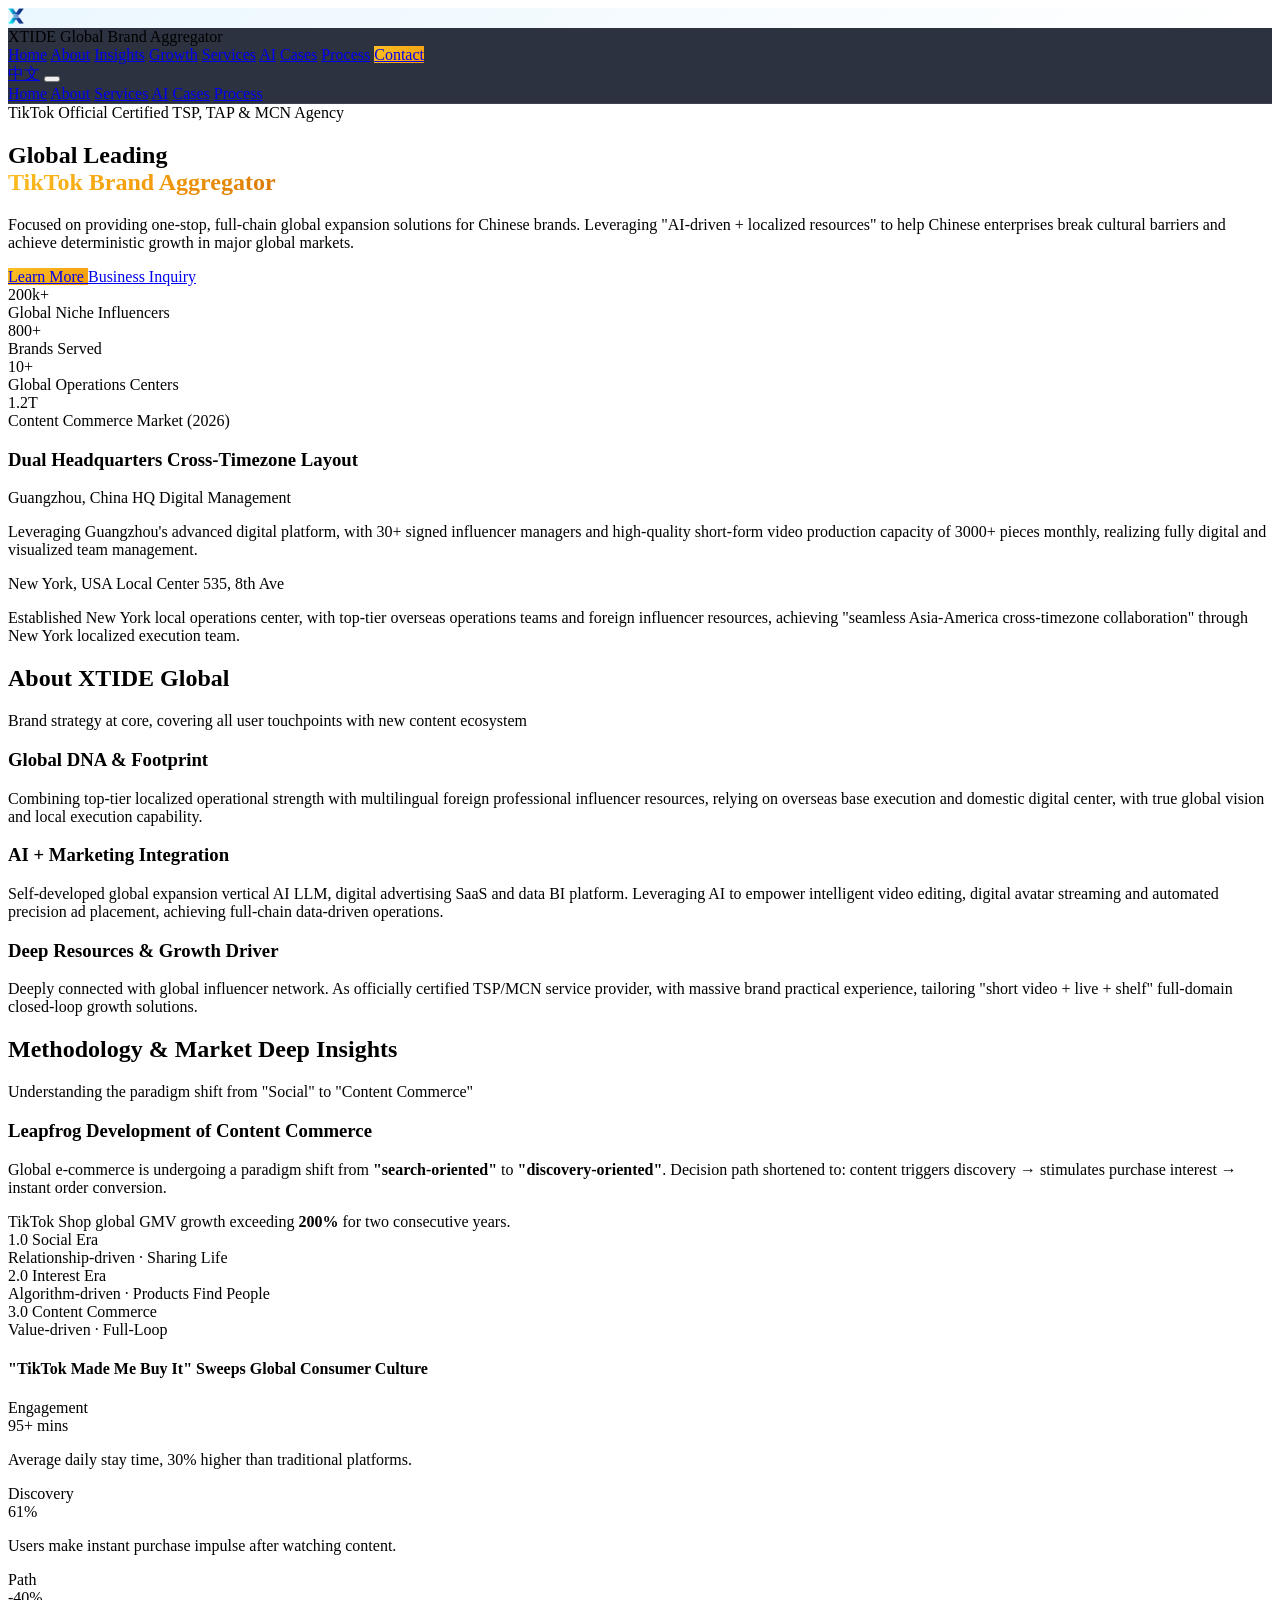
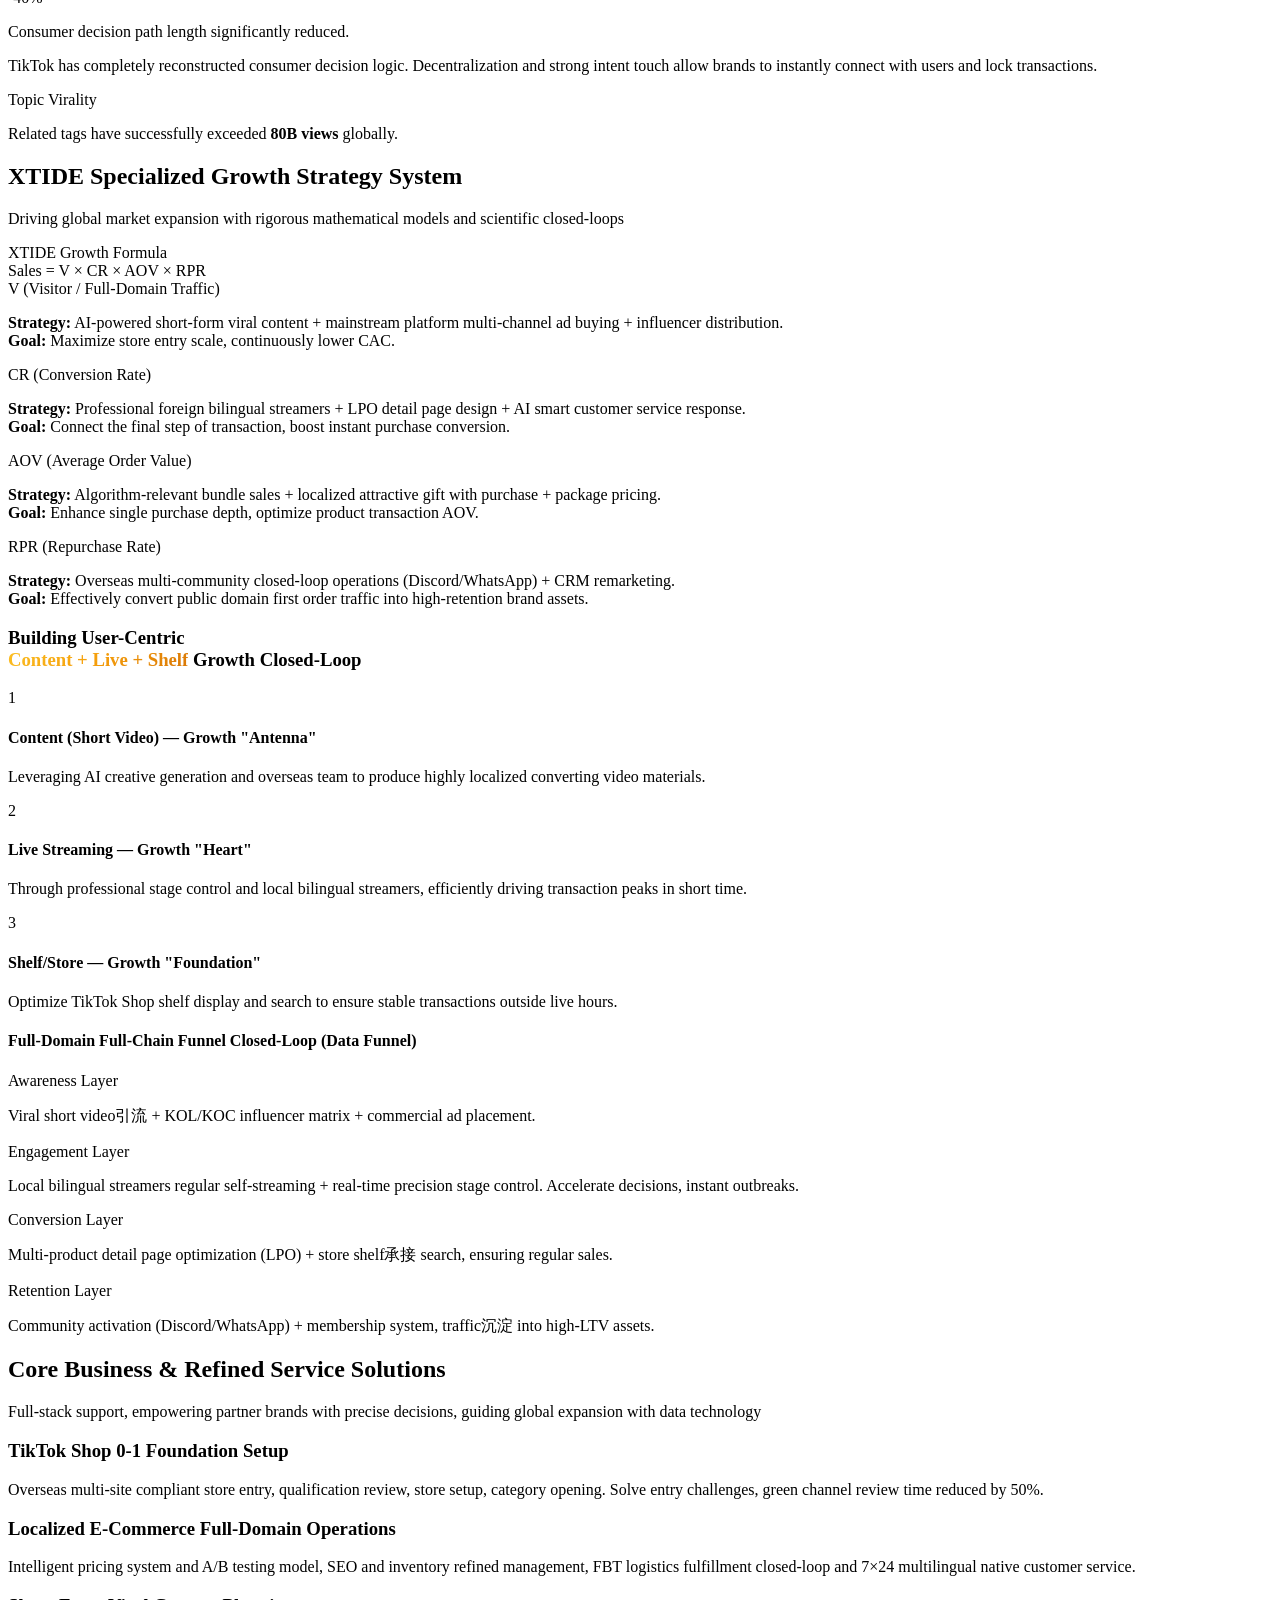
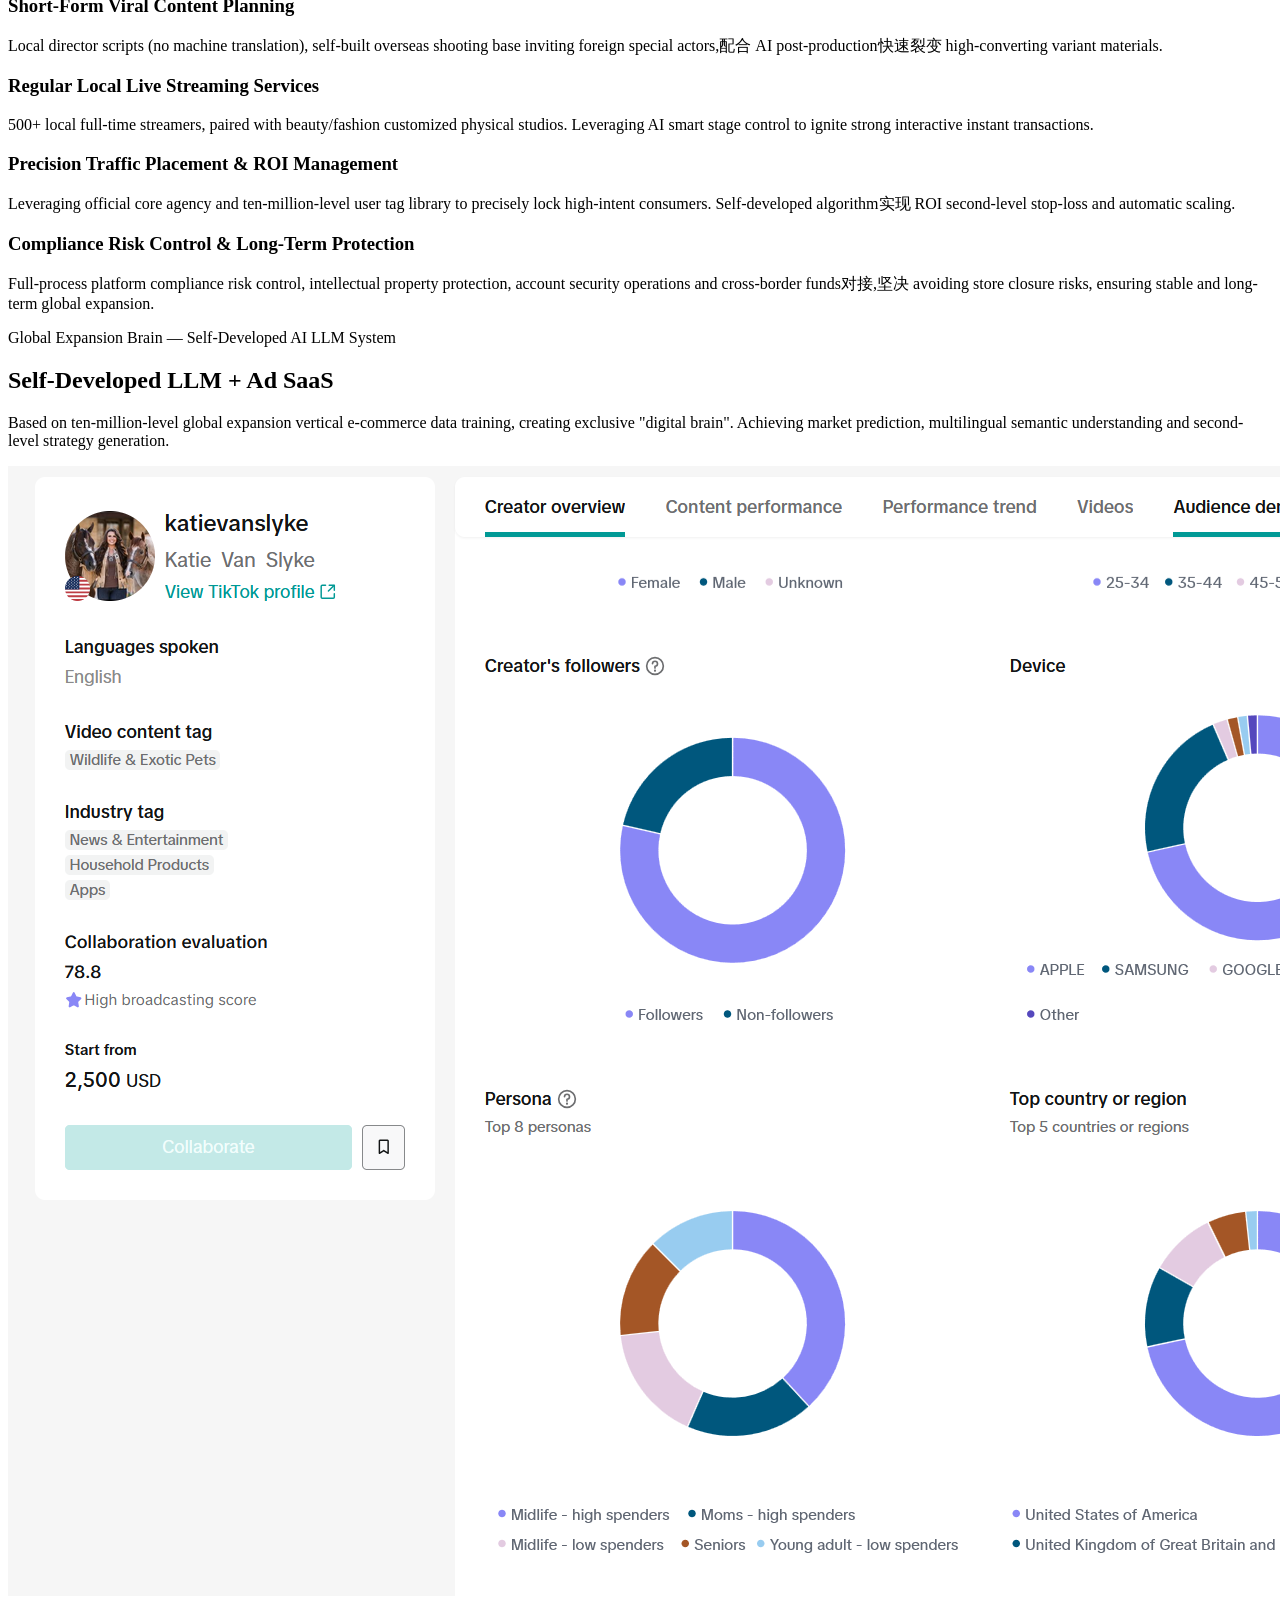
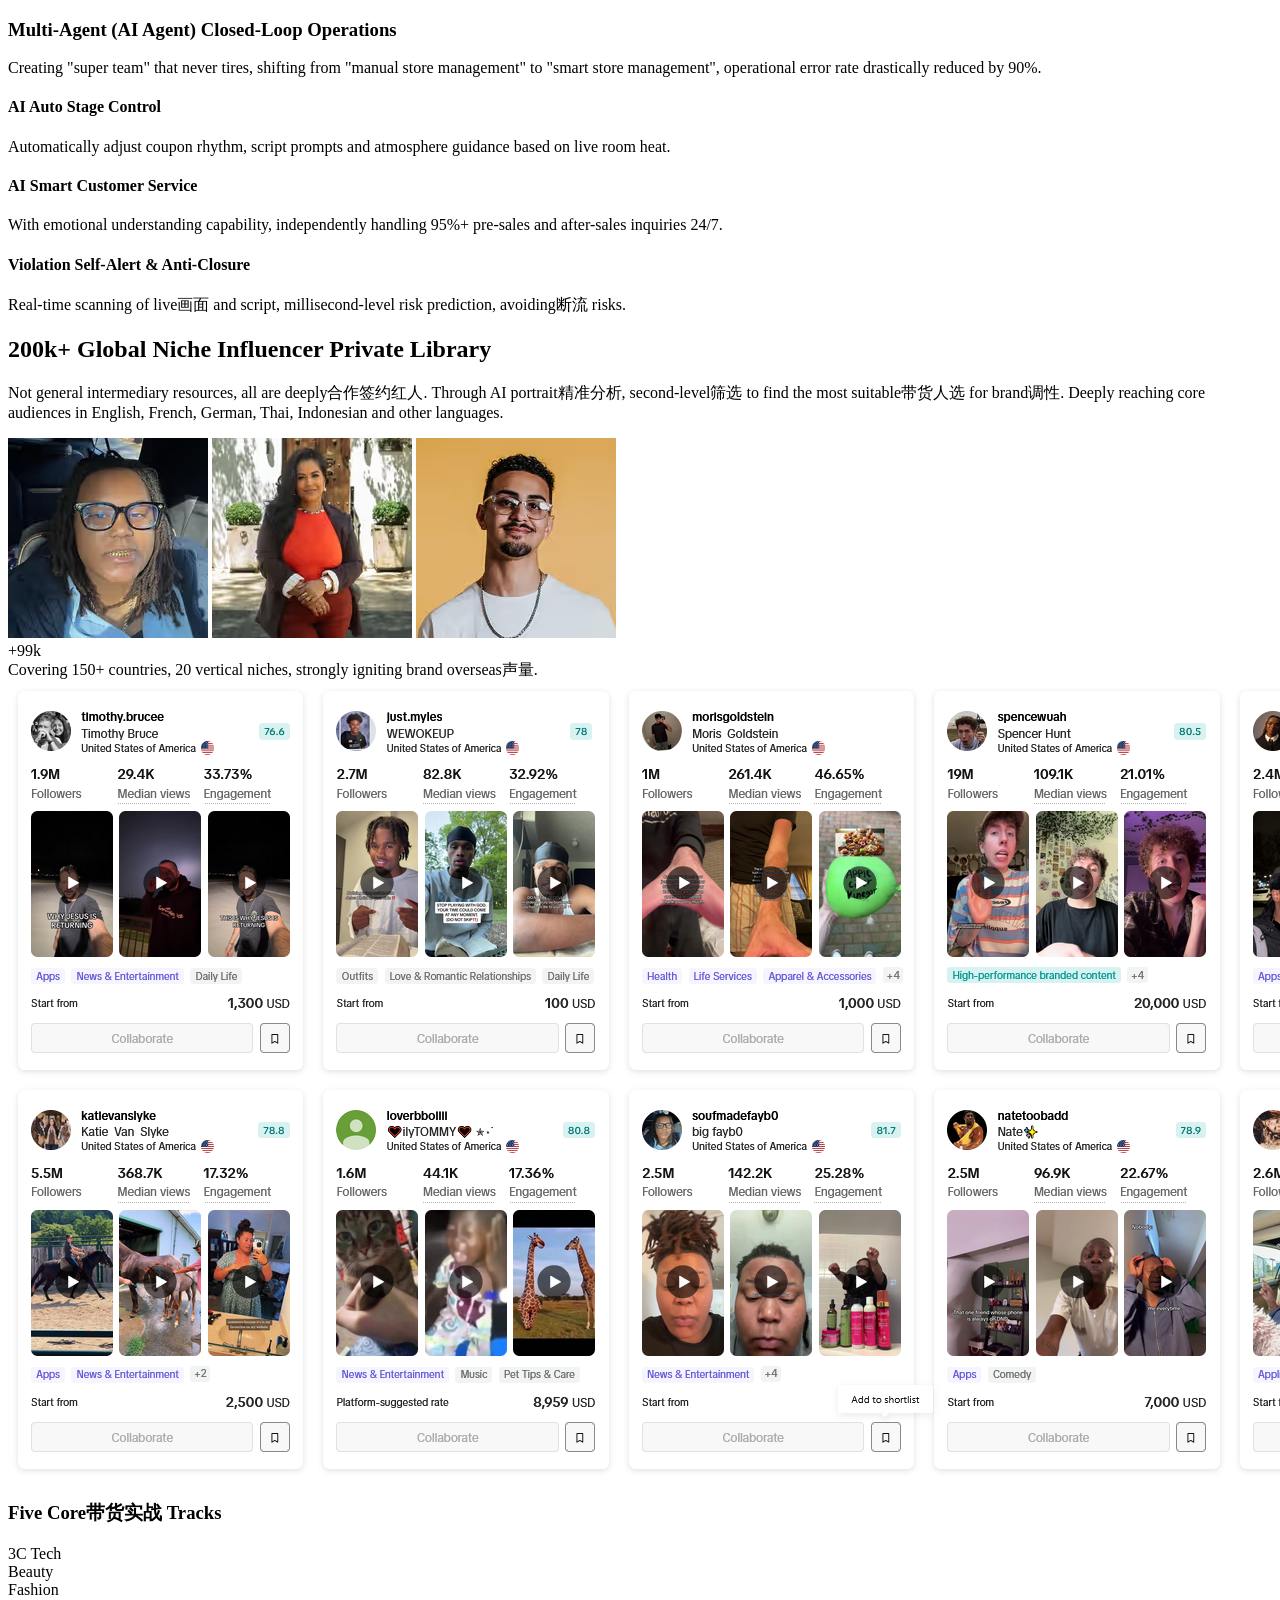
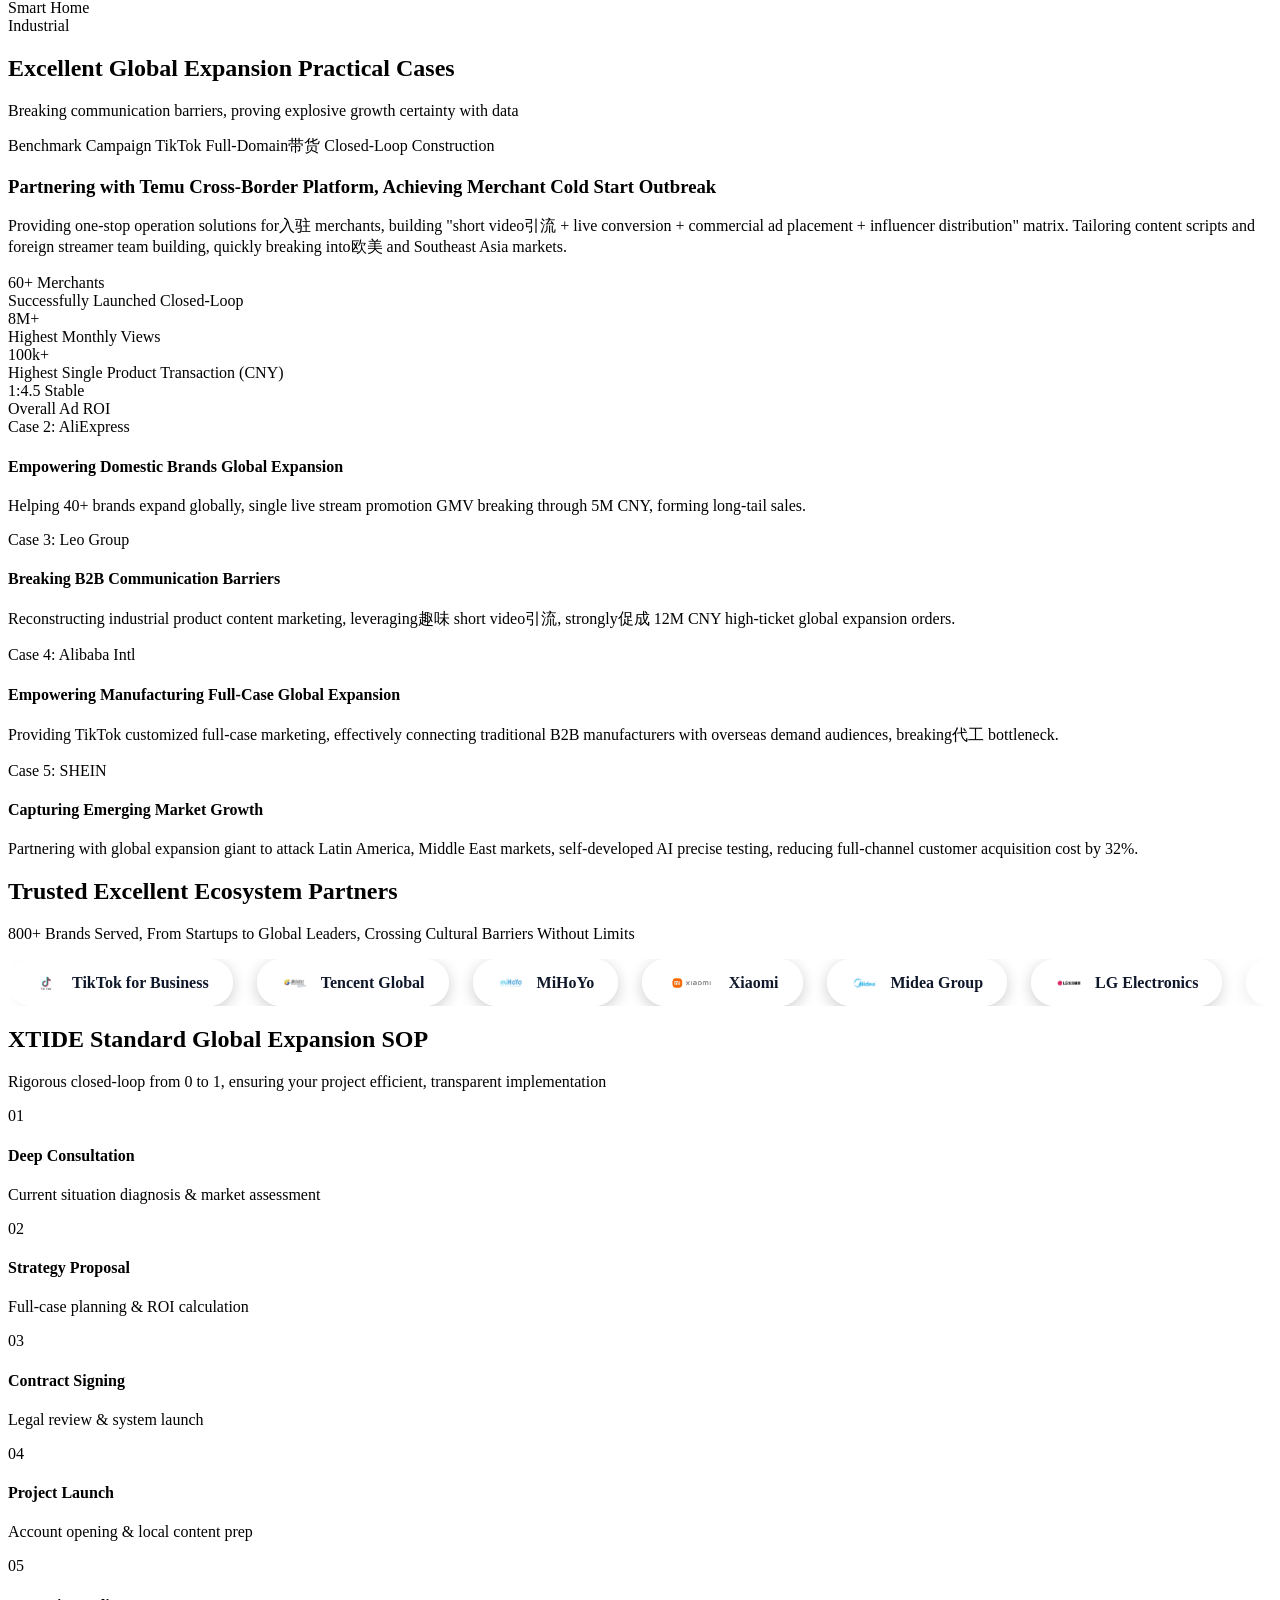
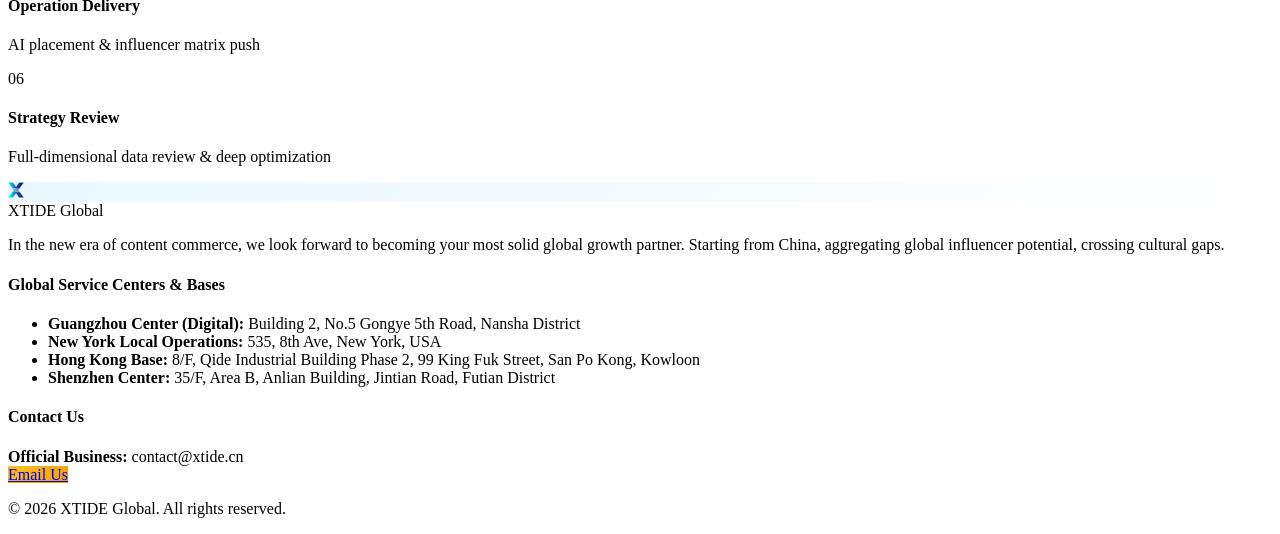
==== commit 882ceeea: "en" ====
--- a/index.zh.html
+++ b/index.zh.html
@@ -2,168 +2,366 @@
 <html lang="zh-CN">
 <head>
     <meta charset="UTF-8">
-    <meta name="viewport" content="width=device-width, initial-scale=1.0, viewport-fit=cover">
-    <title>千川出海 - 全球头牌TikTok品牌聚合商</title>
-    <link rel="stylesheet" href="style.css">
-    <link rel="stylesheet" href="bf-stats.css">
-    <script src="locales.js"></script>
+    <meta name="viewport" content="width=device-width, initial-scale=1.0">
+    <meta name="facebook-domain-verification" content="apd9x4sytpk3ife1zcpwjq4dug23fg" />
+    <title>千川出海 XTIDE - 全球领先的 TikTok 品牌聚合商</title>
+    <!-- Tailwind CSS -->
+    <script src="https://modao.cc/agent-py/static/source/js/tailwindcss.js"></script>
+    <!-- Iconify -->
+    <script src="https://modao.cc/agent-py/static/source/js/iconify-icon.min.js"></script>
+    <!-- ECharts -->
+    <script src="https://modao.cc/agent-py/static/source/js/echarts.min.js"></script>
+    <style>
+        @keyframes pulse-gold {
+            0%, 100% { opacity: 1; }
+            50% { opacity: 0.7; }
+        }
+        .animate-pulse-gold {
+            animation: pulse-gold 3s cubic-bezier(0.4, 0, 0.6, 1) infinite;
+        }
+        .glass-nav {
+            background: rgba(8, 15, 30, 0.85);
+            backdrop-filter: blur(12px);
+            border-bottom: 1px solid rgba(255, 255, 255, 0.08);
+        }
+        .text-gradient-gold {
+            background: linear-gradient(135deg, #fbbf24 0%, #f59e0b 50%, #d97706 100%);
+            -webkit-background-clip: text;
+            -webkit-text-fill-color: transparent;
+        }
+        .bg-gradient-gold {
+            background: linear-gradient(135deg, #fbbf24 0%, #f59e0b 100%);
+        }
+        .bg-logo {
+            background: linear-gradient(135deg, #ebf7ff 0%, #ffffff 100%);
+        }
+        .card-hover {
+            transition: all 0.3s cubic-bezier(0.4, 0, 0.2, 1);
+        }
+        .card-hover:hover {
+            transform: translateY(-8px);
+            box-shadow: 0 20px 40px rgba(245, 158, 11, 0.15);
+            border-color: rgba(245, 158, 11, 0.4);
+        }
+        .tech-border {
+            border: 1px solid rgba(255, 255, 255, 0.08);
+        }
+        html {
+            scroll-behavior: smooth;
+        }
+        /* Custom scrollbar */
+        ::-webkit-scrollbar {
+            width: 8px;
+        }
+        ::-webkit-scrollbar-track {
+            background: #020617;
+        }
+        ::-webkit-scrollbar-thumb {
+            background: #1e293b;
+            border-radius: 4px;
+        }
+        ::-webkit-scrollbar-thumb:hover {
+            background: #f59e0b;
+        }
+        
+        /* Brands Marquee CSS (已修复挤压变形问题) */
+        .brands-marquee-wrapper {
+            overflow: hidden;
+            display: flex;
+            width: 100%;
+            mask-image: linear-gradient(to right, transparent, black 5%, black 95%, transparent);
+            -webkit-mask-image: linear-gradient(to right, transparent, black 5%, black 95%, transparent);
+        }
+        .brands-marquee {
+            display: flex;
+            width: max-content;
+            animation: scroll-left 35s linear infinite;
+            gap: 1.5rem;
+            padding-right: 1.5rem;
+        }
+        .brands-marquee:hover {
+            animation-play-state: paused;
+        }
+        @keyframes scroll-left {
+            0% { transform: translateX(0); }
+            100% { transform: translateX(-50%); }
+        }
+        .brand-item {
+            display: flex;
+            align-items: center;
+            justify-content: center;
+            gap: 0.75rem;
+            background: rgba(255, 255, 255, 0.95);
+            padding: 0.6rem 1.5rem;
+            border-radius: 9999px;
+            color: #0f172a;
+            font-weight: 700;
+            box-shadow: 0 4px 15px rgba(0, 0, 0, 0.2);
+            transition: all 0.3s;
+            /* 关键修复代码：禁止文字换行和元素被挤压 */
+            white-space: nowrap; 
+            flex-shrink: 0; 
+        }
+        .brand-item:hover {
+            background: #ffffff;
+            transform: translateY(-2px);
+            box-shadow: 0 6px 20px rgba(245, 158, 11, 0.3);
+        }
+        .brand-item img {
+            height: 28px;
+            width: auto;
+            object-fit: contain;
+            flex-shrink: 0; /* 防止图片自身变形 */
+        }
+    </style>
 </head>
-<body>
-
-    <!-- Header -->
-    <header class="header">
-        <div class="container header-container">
-            <a href="#" class="logo">
-                <span class="logo-icon"><img src="logo.png"></span>
-                <!-- <span class="logo-text">EO Agency</span> -->
-            </a>
-            <nav class="nav">
-                <a href="#home" class="nav-link">首页</a>
-                <a href="#services" class="nav-link">核心业务</a>
-                <a href="#advantages" class="nav-link">平台优势</a>
-                <a href="#cases" class="nav-link">成功案例</a>
-            </nav>
-            <div class="header-actions">
-                <a href="#contact" class="btn btn-primary">联系我们</a>
-                <a href="index.html" class="lang-switch">English</a>
-            </div>
-        </div>
-    </header>
-
-    <!-- Hero Section -->
-    <section id="home" class="hero">
-        <div class="container hero-content reveal">
-            <div class="hero-badge">Global Service</div>
-            <h1>千川出海<br><span>助力品牌全球化</span></h1>
-            <p>全球头牌 TikTok 品牌聚合商，专注 TikTok Shop 美区全链路出海服务，为前瞻性品牌破局北美。</p>
-            <div class="hero-actions">
-                <a href="#services" class="btn btn-primary">了解业务</a>
-                <a href="#cases" class="btn btn-secondary">查看案例</a>
+<body class="bg-slate-950 text-slate-200 font-sans leading-relaxed overflow-x-hidden">
+
+    <!-- 1. 顶部导航栏 -->
+    <nav class="fixed top-0 left-0 right-0 z-50 glass-nav">
+        <div class="max-w-[1440px] mx-auto px-6 h-20 flex items-center justify-between">
+            <div class="flex items-center gap-3">
+                <div class="w-10 h-10 bg-logo rounded-lg flex items-center justify-center shadow-lg p-1">
+                    <img src="favicon.ico" alt="Favicon" class="w-full h-full object-contain">
+                </div>
+                <div class="flex flex-col">
+                    <span class="text-xl font-bold tracking-tight text-white flex items-center gap-1">XTIDE 千川出海</span>
+                    <span class="text-[10px] text-slate-400 tracking-wider uppercase font-semibold">Brand Aggregator</span>
+                </div>
+            </div>
+            
+            <div class="hidden xl:flex items-center gap-8 text-sm font-medium">
+                <a href="#home" class="hover:text-amber-500 transition-colors">首页</a>
+                <a href="#about" class="hover:text-amber-500 transition-colors">公司介绍</a>
+                <a href="#insights" class="hover:text-amber-500 transition-colors">市场洞察</a>
+                <a href="#formula" class="hover:text-amber-500 transition-colors">增长公式</a>
+                <a href="#business" class="hover:text-amber-500 transition-colors">核心业务</a>
+                <a href="#ai" class="hover:text-amber-500 transition-colors">AI赋能</a>
+                <a href="#case" class="hover:text-amber-500 transition-colors">合作案例</a>
+                <a href="#process" class="hover:text-amber-500 transition-colors">服务流程</a>
+                <a href="mailto:contact@xtide.cn" class="px-5 py-2.5 bg-gradient-gold text-slate-950 rounded-full hover:shadow-[0_0_20px_rgba(245,158,11,0.4)] transition-all font-bold">联系我们</a>
+            </div>
+            
+            <div class="flex items-center gap-4">
+                <a href="index.html" class="lang-switch text-sm font-medium text-slate-300 hover:text-amber-500 transition-colors">EN</a>
+                <button class="xl:hidden text-white text-3xl" onclick="toggleMobileMenu()">
+                    <iconify-icon icon="mdi:menu"></iconify-icon>
+                </button>
+            </div>
+        </div>
+        <!-- 移动端侧边菜单占位（通过JS控制显示隐藏） -->
+        <div id="mobileMenu" class="hidden xl:hidden bg-slate-900 border-t border-white/10 px-6 py-4 space-y-3">
+            <a href="#home" class="block text-slate-300 hover:text-amber-500 py-1" onclick="toggleMobileMenu()">首页</a>
+            <a href="#about" class="block text-slate-300 hover:text-amber-500 py-1" onclick="toggleMobileMenu()">公司介绍</a>
+            <a href="#business" class="block text-slate-300 hover:text-amber-500 py-1" onclick="toggleMobileMenu()">核心业务</a>
+            <a href="#ai" class="block text-slate-300 hover:text-amber-500 py-1" onclick="toggleMobileMenu()">AI赋能</a>
+            <a href="#case" class="block text-slate-300 hover:text-amber-500 py-1" onclick="toggleMobileMenu()">合作案例</a>
+            <a href="#process" class="block text-slate-300 hover:text-amber-500 py-1" onclick="toggleMobileMenu()">服务流程</a>
+        </div>
+    </nav>
+
+    <!-- 2. Hero区域 -->
+    <section id="home" class="relative min-h-screen flex items-center pt-20 overflow-hidden bg-slate-950">
+        <!-- 背景炫光装饰 -->
+        <div class="absolute inset-0 z-0">
+            <div class="absolute top-1/4 left-1/4 w-[400px] h-[400px] bg-amber-500/10 rounded-full blur-[120px] animate-pulse"></div>
+            <div class="absolute bottom-1/4 right-1/4 w-[600px] h-[600px] bg-blue-600/10 rounded-full blur-[150px]"></div>
+        </div>
+
+        <div class="max-w-[1440px] mx-auto px-6 relative z-10 w-full py-16">
+            <div class="grid lg:grid-cols-12 gap-12 items-center">
+                <div class="lg:col-span-7 space-y-8">
+                    <div class="inline-flex items-center gap-2 px-4 py-1.5 rounded-full bg-amber-500/10 border border-amber-500/20 text-amber-500 text-sm font-bold tracking-wide">
+                        <iconify-icon icon="mdi:shield-check"></iconify-icon>
+                        TikTok 官方认证 TSP、TAP 及 MCN 机构
+                    </div>
+                    <h1 class="text-5xl md:text-7xl font-black text-white leading-[1.15]">
+                        全球头牌 <br/>
+                        <span class="text-gradient-gold">TikTok 品牌聚合商</span>
+                    </h1>
+                    <p class="text-lg md:text-xl text-slate-400 max-w-2xl leading-relaxed">
+                        专注于为中国品牌提供一站式、全链路出海解决方案。依托“AI驱动 + 本土化资源”，助力中国企业打破文化壁垒，在全球主流市场实现确定性增长。
+                    </p>
+                    <div class="flex flex-wrap gap-4">
+                        <a href="#about" class="px-8 py-4 bg-gradient-gold text-slate-950 rounded-xl text-lg font-bold hover:scale-105 transition-transform flex items-center gap-2">
+                            了解我们 <iconify-icon icon="mdi:arrow-down"></iconify-icon>
+                        </a>
+                        <a href="mailto:contact@xtide.cn" class="px-8 py-4 bg-white/5 border border-white/10 text-white rounded-xl text-lg font-bold hover:bg-white/10 transition-colors">
+                            商务合作
+                        </a>
+                    </div>
+                    <!-- 数据亮点 -->
+                    <div class="pt-8 grid grid-cols-2 md:grid-cols-4 gap-6 border-t border-white/10">
+                        <div>
+                            <div class="text-3xl font-bold text-amber-500">20万+</div>
+                            <div class="text-xs text-slate-500 mt-1">全球垂类达人私库</div>
+                        </div>
+                        <div>
+                            <div class="text-3xl font-bold text-white">800+</div>
+                            <div class="text-xs text-slate-500 mt-1">已服务出海品牌</div>
+                        </div>
+                        <div>
+                            <div class="text-3xl font-bold text-white">10+</div>
+                            <div class="text-xs text-slate-500 mt-1">全球分支运营中心</div>
+                        </div>
+                        <div>
+                            <div class="text-3xl font-bold text-white">1.2万亿</div>
+                            <div class="text-xs text-slate-500 mt-1">内容电商市场(2026)</div>
+                        </div>
+                    </div>
+                </div>
+                
+                <!-- 广州、纽约双基地布局展示 -->
+                <div class="lg:col-span-5 bg-slate-900/50 rounded-3xl p-8 border border-white/10 space-y-6 shadow-2xl">
+                    <h3 class="text-xl font-bold text-white flex items-center gap-2">
+                        <iconify-icon icon="mdi:earth" class="text-amber-500 text-2xl"></iconify-icon>
+                        双总部跨时区联动布局
+                    </h3>
+                    
+                    <div class="space-y-4 border-b border-white/5 pb-4">
+                        <div class="flex justify-between items-center">
+                            <span class="text-amber-500 font-bold flex items-center gap-1.5 text-base">
+                                <iconify-icon icon="mdi:map-marker"></iconify-icon> 中国·广州总部
+                            </span>
+                            <span class="text-xs px-2.5 py-0.5 rounded bg-amber-500/10 text-amber-500">数字化管理中心</span>
+                        </div>
+                        <p class="text-sm text-slate-400">
+                            依托广州先进的数字化中台，旗下签约达人经纪人 30位+，拥有月产能 3000条+ 的高质量短视频生产力，实现全数字可视化团队管理。
+                        </p>
+                    </div>
+
+                    <div class="space-y-4">
+                        <div class="flex justify-between items-center">
+                            <span class="text-blue-400 font-bold flex items-center gap-1.5 text-base">
+                                <iconify-icon icon="mdi:map-marker"></iconify-icon> 美国·纽约本地中心
+                            </span>
+                            <span class="text-xs px-2.5 py-0.5 rounded bg-blue-500/10 text-blue-400">535, 8th Ave</span>
+                        </div>
+                        <p class="text-sm text-slate-400">
+                            设立纽约本土运营中心，掌握行业TOP级海外运营团队与外籍主播红人资源，通过纽约本地化执行团队，实现“亚美跨时区无缝联动”。
+                        </p>
+                    </div>
+                </div>
             </div>
         </div>
     </section>
 
-    <!-- Timeline Section (Bento Box) -->
-    <section class="timeline-section">
-        <div class="container">
-            <h2 class="section-title reveal">发展历程</h2>
-            <p class="section-subtitle reveal">TikTok 业务发展及布局</p>
-            
-            <div class="bento-grid">
-                <div class="bento-card reveal">
-                    <div class="timeline-date">2023</div>
-                    <h3>美区 TK 正式运营</h3>
-                    <p>正式开启 TikTok 美区业务<br>与 SHEIN 等平台达成战略合作</p>
-                </div>
-                <div class="bento-card reveal" style="transition-delay: 0.1s;">
-                    <div class="timeline-date">2024</div>
-                    <h3>代运营沉淀</h3>
-                    <p>精准招商<br>不断积累头部品牌成功出海案例</p>
-                </div>
-                <div class="bento-card reveal" style="transition-delay: 0.2s;">
-                    <div class="timeline-date">2025</div>
-                    <h3>品牌收并购</h3>
-                    <p>完成第一批品牌收并购<br>赋能产品、包装、沟通等五大要素</p>
-                </div>
-                <div class="bento-card wide reveal" style="transition-delay: 0.1s;">
-                    <div class="timeline-date">2026</div>
-                    <h3>聚焦核心类目拓展</h3>
-                    <p>聚焦核心类目进行精准收购，并逐步拓展线下渠道及其他地区市场。携手品牌共同征服全球市场。</p>
+    <!-- 3. 公司介绍 & 三大支柱 (About Section) -->
+    <section id="about" class="py-24 bg-slate-900/30 border-t border-white/5">
+        <div class="max-w-[1440px] mx-auto px-6">
+            <div class="text-center mb-16 space-y-4">
+                <h2 class="text-4xl font-bold text-white">关于 XTIDE 千川出海</h2>
+                <div class="w-20 h-1 bg-gradient-gold mx-auto"></div>
+                <p class="text-slate-400 max-w-2xl mx-auto">以品牌战略为核心，用新内容生态覆盖用户所有场景触点</p>
+            </div>
+
+            <div class="grid md:grid-cols-3 gap-8">
+                <!-- 支柱一：全球化基因 -->
+                <div class="p-8 rounded-2xl bg-slate-900 border border-white/5 hover:border-amber-500/30 transition-all">
+                    <div class="w-14 h-14 rounded-xl bg-amber-500/10 flex items-center justify-center mb-6">
+                        <iconify-icon icon="mdi:web" class="text-3xl text-amber-500"></iconify-icon>
+                    </div>
+                    <h3 class="text-2xl font-bold text-white mb-4">全球化基因与布局</h3>
+                    <p class="text-slate-400 text-sm leading-relaxed">
+                        结合行业顶尖的本土化运营实力，与跨语种外籍专业主播资源，依托海外据点执行与国内数字中心，具备真正的全球化视野与当地落地执行力。
+                    </p>
+                </div>
+
+                <!-- 支柱二：AI+营销一体化 -->
+                <div class="p-8 rounded-2xl bg-slate-900 border border-white/5 hover:border-amber-500/30 transition-all">
+                    <div class="w-14 h-14 rounded-xl bg-blue-500/10 flex items-center justify-center mb-6">
+                        <iconify-icon icon="mdi:brain-freeze" class="text-3xl text-blue-400"></iconify-icon>
+                    </div>
+                    <h3 class="text-2xl font-bold text-white mb-4">AI + 营销一体化</h3>
+                    <p class="text-slate-400 text-sm leading-relaxed">
+                        自研出海垂直 AI 大模型、数字化投放 SaaS 与数据 BI 中台。利用 AI 赋能智能视频剪辑、数字人代播及自动化精准投流，实现全链路数据驱动。
+                    </p>
+                </div>
+
+                <!-- 支柱三：深度资源与增长驱动 -->
+                <div class="p-8 rounded-2xl bg-slate-900 border border-white/5 hover:border-amber-500/30 transition-all">
+                    <div class="w-14 h-14 rounded-xl bg-purple-500/10 flex items-center justify-center mb-6">
+                        <iconify-icon icon="mdi:chart-scatter-plot" class="text-3xl text-purple-400"></iconify-icon>
+                    </div>
+                    <h3 class="text-2xl font-bold text-white mb-4">深度资源与增长驱动</h3>
+                    <p class="text-slate-400 text-sm leading-relaxed">
+                        深度链接全球达人网络，作为官方认证 TSP/MCN 服务商，凭借海量品牌的实战经验，量身定制“短视频+直播+货架”的全域闭环增长方案。
+                    </p>
                 </div>
             </div>
         </div>
     </section>
 
-    <!-- Black Friday Stats Section -->
-    <section class="bf-section reveal">
-        <div class="container">
-            <div class="bf-header">
-                <div class="bf-title-row">
-                    <span class="bf-red-dot"></span>
-                    <h2 class="bf-title">2025黑五大促回顾</h2>
-                </div>
-                <div class="bf-subtitle">2025 Black Friday Recap</div>
-                <div class="bf-highlight">美区GMV翻倍增长，内容电商引流效应显著</div>
-            </div>
-
-            <div class="bf-body">
-                <div class="bf-left-stats">
-                    <div class="bf-stat-row">
-                        <div class="bf-stat-item">
-                            <div class="bf-val bf-val-red">215% <span class="bf-arrow-up"></span></div>
-                            <div class="bf-label bf-label-red">整体支付GMV</div>
-                        </div>
-                        <div class="bf-stat-item">
-                            <div class="bf-val bf-val-cyan">4倍</div>
-                            <div class="bf-label bf-label-cyan">黑五当日GMV</div>
-                        </div>
-                    </div>
-                    <div class="bf-stat-row" style="margin-top: 50px;">
-                        <div class="bf-stat-item">
-                            <div class="bf-val bf-val-cyan">190% <span class="bf-arrow-up"></span></div>
-                            <div class="bf-label bf-label-cyan">直播场域商品PV</div>
-                        </div>
-                        <div class="bf-stat-item">
-                            <div class="bf-val bf-val-cyan">160% <span class="bf-arrow-up"></span></div>
-                            <div class="bf-label bf-label-cyan">短视频场域商品PV</div>
-                        </div>
-                    </div>
-                </div>
-
-                <div class="bf-right-chart">
-                    <div class="bf-chart-wrapper">
-                        <svg viewBox="0 0 800 400" preserveAspectRatio="none" class="bf-svg">
-                            <defs>
-                                <linearGradient id="cyanGrad" x1="0" y1="0" x2="0" y2="1">
-                                    <stop offset="0%" stop-color="#00f0ff" stop-opacity="0.4"/>
-                                    <stop offset="100%" stop-color="#00f0ff" stop-opacity="0"/>
-                                </linearGradient>
-                                <linearGradient id="redGrad" x1="0" y1="0" x2="0" y2="1">
-                                    <stop offset="0%" stop-color="#ff2a55" stop-opacity="0.4"/>
-                                    <stop offset="100%" stop-color="#ff2a55" stop-opacity="0"/>
-                                </linearGradient>
-                            </defs>
-                            
-                            <!-- Area Fills -->
-                            <path d="M 0 400 L 0 320 C 60 320 90 220 150 220 C 200 220 220 300 250 300 L 250 400 Z" fill="url(#cyanGrad)"/>
-                            <path d="M 250 400 L 250 300 C 280 300 320 230 350 230 C 380 230 400 290 425 290 C 450 290 470 210 500 210 C 530 210 550 270 575 270 C 600 270 620 240 650 240 C 680 240 700 290 730 290 C 760 290 780 140 800 140 L 800 400 Z" fill="url(#redGrad)"/>
-
-                            <!-- Lines -->
-                            <path d="M -10 320 C 60 320 90 220 150 220 C 200 220 220 300 250 300" fill="none" stroke="#00f0ff" stroke-width="3"/>
-                            <path d="M 250 300 C 280 300 320 230 350 230 C 380 230 400 290 425 290 C 450 290 470 210 500 210 C 530 210 550 270 575 270 C 600 270 620 240 650 240 C 680 240 700 290 730 290 C 760 290 780 140 850 140" fill="none" stroke="#ff2a55" stroke-width="3"/>
-                            
-                            <!-- Dots -->
-                            <circle cx="150" cy="220" r="4" fill="#ffffff" stroke="#00f0ff" stroke-width="2"/>
-                            <circle cx="350" cy="230" r="4" fill="#ffffff" stroke="#ff2a55" stroke-width="2"/>
-                            <circle cx="500" cy="210" r="4" fill="#ffffff" stroke="#ff2a55" stroke-width="2"/>
-                            <circle cx="650" cy="240" r="4" fill="#ffffff" stroke="#ff2a55" stroke-width="2"/>
-                        </svg>
-
-                        <!-- Labels Overlay -->
-                        <div class="bf-point-label" style="left: 18.75%; top: 55%;">
-                            <div class="bf-tag bf-tag-cyan">2025美区黑五</div>
-                            <div class="bf-val-small bf-text-cyan">+215%</div>
-                        </div>
-
-                        <div class="bf-point-label" style="left: 43.75%; top: 57.5%;">
-                            <div class="bf-tag bf-tag-red">美区夏季大促</div>
-                            <div class="bf-val-small bf-text-red">+129%</div>
-                        </div>
-
-                        <div class="bf-point-label" style="left: 62.5%; top: 52.5%;">
-                            <div class="bf-tag bf-tag-red">美区年中大促</div>
-                            <div class="bf-val-small bf-text-red">+145%</div>
-                        </div>
-
-                        <div class="bf-point-label" style="left: 81.25%; top: 60%;">
-                            <div class="bf-tag bf-tag-red">美区返校季大促</div>
-                            <div class="bf-val-small bf-text-red">+117%</div>
-                        </div>
-
-                        <div class="bf-final-label" style="left: 95%; top: 25%;">
-                            <div class="bf-final-title">2025黑五大促</div>
-                            <div class="bf-final-subtitle">迎接销量最高峰</div>
-                            <div class="bf-arrow-big"></div>
+    <!-- 4. 市场洞察 (Insights Section) -->
+    <section id="insights" class="py-24 bg-slate-900/30 border-t border-white/5">
+        <div class="max-w-[1440px] mx-auto px-6">
+            <div class="text-center mb-16 space-y-4">
+                <h2 class="text-4xl font-bold text-white">方法论与市场深度洞察</h2>
+                <div class="w-20 h-1 bg-gradient-gold mx-auto"></div>
+                <p class="text-slate-400 max-w-2xl mx-auto">理解从“Social”到“Content Commerce”的底层逻辑转变</p>
+            </div>
+
+            <div class="grid lg:grid-cols-12 gap-12 items-center mb-16">
+                <div class="lg:col-span-5 space-y-6">
+                    <h3 class="text-2xl font-bold text-white">内容电商的跨越式发展</h3>
+                    <p class="text-slate-400 text-sm leading-relaxed">
+                        全球电商正在经历从<b>“搜索导向”</b>向<b>“发现导向”</b>的范式转移。决策路径缩短为：内容触发发现 &rarr; 激发购买兴趣 &rarr; 瞬时下单转化。
+                    </p>
+                    <div class="pt-4 text-sm text-slate-400 border-t border-white/10">
+                        TikTok Shop 全球 GMV 增速连续两年超过 <b class="text-amber-500 text-lg">200%</b>。
+                    </div>
+                </div>
+                <div class="lg:col-span-7 bg-slate-900 rounded-2xl p-6 border border-white/5">
+                    <div class="space-y-6">
+                        <div class="grid grid-cols-3 gap-4 text-center text-xs">
+                            <div class="p-3 bg-slate-800 rounded">
+                                <div class="font-bold text-white mb-1">1.0 社交时代</div>
+                                <span class="text-[10px] text-slate-500">关系驱动 · 分享生活</span>
+                            </div>
+                            <div class="p-3 bg-slate-800 rounded">
+                                <div class="font-bold text-white mb-1">2.0 兴趣时代</div>
+                                <span class="text-[10px] text-slate-500">算法驱动 · 货找人</span>
+                            </div>
+                            <div class="p-3 bg-amber-500 text-slate-950 font-bold rounded">
+                                <div class="mb-1">3.0 内容电商时代</div>
+                                <span class="text-[10px] text-slate-900">价值驱动 · 全链路闭环</span>
+                            </div>
+                        </div>
+                    </div>
+                </div>
+            </div>
+
+            <!-- 用户消费行为改变 -->
+            <div class="grid lg:grid-cols-12 gap-12 items-center">
+                <div class="lg:col-span-7 bg-slate-900 rounded-2xl p-8 border border-white/5 space-y-6">
+                    <h4 class="text-lg font-bold text-white">"TikTok Made Me Buy It" 席卷全球消费文化</h4>
+                    <div class="grid md:grid-cols-3 gap-4">
+                        <div class="p-5 bg-slate-950 rounded-xl border border-white/5">
+                            <div class="text-slate-500 text-xs mb-1 uppercase tracking-wider">参与度</div>
+                            <div class="text-xl font-bold text-white mb-2">95+ 分钟</div>
+                            <p class="text-[11px] text-slate-400">平均单日停留时间，比传统平台高出 30%。</p>
+                        </div>
+                        <div class="p-5 bg-slate-950 rounded-xl border border-white/5">
+                            <div class="text-slate-500 text-xs mb-1 uppercase tracking-wider">种草率</div>
+                            <div class="text-xl font-bold text-white mb-2">61%</div>
+                            <p class="text-[11px] text-slate-400">用户在观看完内容后产生即时购买冲动。</p>
+                        </div>
+                        <div class="p-5 bg-slate-950 rounded-xl border border-white/5">
+                            <div class="text-slate-500 text-xs mb-1 uppercase tracking-wider">购买路径</div>
+                            <div class="text-xl font-bold text-white mb-2">-40%</div>
+                            <p class="text-[11px] text-slate-400">消费决策链路时长比传统电商大幅缩短。</p>
+                        </div>
+                    </div>
+                </div>
+                <div class="lg:col-span-5 space-y-6">
+                    <p class="text-slate-400 text-sm leading-relaxed">
+                        TikTok 彻底重构了消费决策逻辑。去中心化和强意图触达使品牌能够在瞬间打通用户认知并锁定交易。
+                    </p>
+                    <div class="p-4 bg-white/5 rounded-xl border border-white/10 flex items-center gap-4">
+                        <iconify-icon icon="mdi:tag-multiple" class="text-4xl text-amber-500"></iconify-icon>
+                        <div>
+                            <div class="text-white font-bold text-sm">话题爆发现象</div>
+                            <p class="text-xs text-slate-400 mt-1">相关标签累计全球播放量已成功突破 <b>800 亿次</b>。</p>
                         </div>
                     </div>
                 </div>
@@ -171,126 +369,120 @@
         </div>
     </section>
 
-    <!-- Services Section -->
-    <section id="services" class="services-section">
-        <div class="container">
-            <h2 class="section-title reveal">核心业务</h2>
-            <p class="section-subtitle reveal">六大服务模式，全方位赋能 TikTok 出海</p>
-            
-            <div class="services-tabs reveal">
-                <button class="tab-btn active" data-tab="influencer">达人业务</button>
-                <button class="tab-btn" data-tab="material">短视频与切片</button>
-                <button class="tab-btn" data-tab="tsp">直播 DP</button>
-                <button class="tab-btn" data-tab="pr">投流与物流</button>
-            </div>
-
-            <div class="service-content active reveal" id="influencer">
-                <div class="service-details">
-                    <p class="service-desc">基于 4 阶段全案运营规划，提供海量优质达人资源，快速引爆品牌声量，形成“短视频+直播+商品卡”的商业闭环。</p>
-                    <div class="service-icons">
-                        <div class="icon-box">
-                            <span class="icon-circle">📊</span>
-                            <h4>深度分析</h4>
-                            <small>品牌与市场定位调研</small>
-                        </div>
-                        <div class="icon-box">
-                            <span class="icon-circle">💡</span>
-                            <h4>运营优化</h4>
-                            <small>流量监控与视觉优化</small>
-                        </div>
-                        <div class="icon-box">
-                            <span class="icon-circle">🌍</span>
-                            <h4>素材放大</h4>
-                            <small>AI+AE 剪辑规模化放量</small>
-                        </div>
-                        <div class="icon-box">
-                            <span class="icon-circle">📈</span>
-                            <h4>人群资产</h4>
-                            <small>品牌与产品长效增长</small>
-                        </div>
-                    </div>
-                </div>
-            </div>
-
-            <div class="service-content reveal" id="material">
-                <div class="service-details">
-                    <p class="service-desc">通过本土化创意内容与工业化剪辑流程，打造病毒式传播素材，实现品牌声量与销售转化的双重爆发。</p>
-                    <div class="service-icons">
-                        <div class="icon-box">
-                            <span class="icon-circle">🎬</span>
-                            <h4>本土创意</h4>
-                            <small>纽约专业团队策划</small>
-                        </div>
-                        <div class="icon-box">
-                            <span class="icon-circle">⚡</span>
-                            <h4>工业化剪辑</h4>
-                            <small>月产 6000+ 高质视频</small>
-                        </div>
-                        <div class="icon-box">
-                            <span class="icon-circle">🎞️</span>
-                            <h4>达人切片</h4>
-                            <small>二次创作最大化流量</small>
-                        </div>
-                        <div class="icon-box">
-                            <span class="icon-circle">🎯</span>
-                            <h4>爆款基因</h4>
-                            <small>大数据驱动内容迭代</small>
-                        </div>
-                    </div>
-                </div>
-            </div>
-
-            <div class="service-content reveal" id="tsp">
-                <div class="service-details">
-                    <p class="service-desc">依托纽约本土直播基地与顶级外籍主播团队，提供一站式直播间搭建、运营与带货服务，打造美区沉浸式购物体验。</p>
-                    <div class="service-icons">
-                        <div class="icon-box">
-                            <span class="icon-circle">🎙️</span>
-                            <h4>顶级主播</h4>
-                            <small>签约 30+ 纯正美语主播</small>
-                        </div>
-                        <div class="icon-box">
-                            <span class="icon-circle">🏛️</span>
-                            <h4>专业影棚</h4>
-                            <small>20+ 沉浸式实景直播间</small>
-                        </div>
-                        <div class="icon-box">
-                            <span class="icon-circle">⚙️</span>
-                            <h4>极致运营</h4>
-                            <small>脚本编写与实时场控</small>
-                        </div>
-                        <div class="icon-box">
-                            <span class="icon-circle">📈</span>
-                            <h4>数据归因</h4>
-                            <small>精细化分析与复盘</small>
-                        </div>
-                    </div>
-                </div>
-            </div>
-
-            <div class="service-content reveal" id="pr">
-                <div class="service-details">
-                    <p class="service-desc">打通流量分发与履约交付的全链路，通过精准广告投放获取确定性增长，并提供低成本、高效率的定制化物流解决方案。</p>
-                    <div class="service-icons">
-                        <div class="icon-box">
-                            <span class="icon-circle">🚀</span>
-                            <h4>精准投流</h4>
-                            <small>TikTok Ads 全面优化</small>
-                        </div>
-                        <div class="icon-box">
-                            <span class="icon-circle">📦</span>
-                            <h4>定制物流</h4>
-                            <small>解决美区末端履约痛点</small>
-                        </div>
-                        <div class="icon-box">
-                            <span class="icon-circle">🏦</span>
-                            <h4>海外仓配</h4>
-                            <small>自营仓储提升发货效率</small>
-                        </div>
-                        <div class="icon-box">
-                            <span class="icon-circle">💸</span>
-                            <h4>成本领先</h4>
-                            <small>深度资源整合降低支出</small>
+    <!-- 5. 千川增长公式与全域全链路漏斗 -->
+    <section id="formula" class="py-24 bg-slate-950">
+        <div class="max-w-[1440px] mx-auto px-6">
+            <div class="text-center mb-16 space-y-4">
+                <h2 class="text-4xl font-bold text-white">千川出海专研增长策略体系</h2>
+                <div class="w-20 h-1 bg-gradient-gold mx-auto"></div>
+                <p class="text-slate-400 max-w-2xl mx-auto">用严谨的数学模型与科学闭环推动海外市场拓展</p>
+            </div>
+
+            <!-- 公式展示 -->
+            <div class="bg-gradient-to-r from-slate-900 to-slate-950 border border-amber-500/20 rounded-3xl p-8 text-center mb-16 shadow-[0_0_30px_rgba(245,158,11,0.05)]">
+                <span class="text-xs text-amber-500 tracking-widest uppercase font-bold">Qianchuan Growth Formula</span>
+                <div class="text-4xl md:text-6xl font-black text-white my-6 tracking-tight">
+                    Sales = <span class="text-amber-500">V</span> × <span class="text-blue-400">CR</span> × <span class="text-purple-400">AOV</span> × <span class="text-emerald-400">RPR</span>
+                </div>
+                
+                <div class="grid md:grid-cols-4 gap-6 text-left pt-6 border-t border-white/10">
+                    <div class="space-y-2">
+                        <div class="text-amber-500 font-bold flex items-center gap-1.5">
+                            <span>V (Vist / 全域流量)</span>
+                        </div>
+                        <p class="text-xs text-slate-400">
+                            <b>策略：</b>AI赋能短视频爆款内容 + 主流平台多渠道买量 + 达人分销。<br/>
+                            <b>目标：</b>极大化进店规模，持续压低 CAC。
+                        </p>
+                    </div>
+                    <div class="space-y-2">
+                        <div class="text-blue-400 font-bold flex items-center gap-1.5">
+                            <span>CR (Conversion Rate)</span>
+                        </div>
+                        <p class="text-xs text-slate-400">
+                            <b>策略：</b>专业外籍双语主播带货 + LPO详情页设计 + AI智能客服响应。<br/>
+                            <b>目标：</b>打通交易临门一脚，拉升即时购买转化。
+                        </p>
+                    </div>
+                    <div class="space-y-2">
+                        <div class="text-purple-400 font-bold flex items-center gap-1.5">
+                            <span>AOV (Average Order Value)</span>
+                        </div>
+                        <p class="text-xs text-slate-400">
+                            <b>策略：</b>算法相关性捆绑搭售 + 本地化高吸引力买赠策略 + 套装定价。<br/>
+                            <b>目标：</b>提升单次加购深度，优化产品成交客单价。
+                        </p>
+                    </div>
+                    <div class="space-y-2">
+                        <div class="text-emerald-400 font-bold flex items-center gap-1.5">
+                            <span>RPR (Repurchase Rate)</span>
+                        </div>
+                        <p class="text-xs text-slate-400">
+                            <b>策略：</b>海外多社群闭环运营（Discord/WhatsApp）+ CRM再营销。<br/>
+                            <b>目标：</b>将公域首单流量有效转化为高留存品牌资产。
+                        </p>
+                    </div>
+                </div>
+            </div>
+
+            <!-- 三位一体增长引擎与漏斗 -->
+            <div class="grid lg:grid-cols-12 gap-12 items-center">
+                <div class="lg:col-span-5 space-y-6">
+                    <h3 class="text-3xl font-bold text-white leading-snug">
+                        构建以用户为核心的 <br/>
+                        <span class="text-gradient-gold">内容+直播+货架</span> 增长闭环
+                    </h3>
+                    <div class="space-y-3 pt-2">
+                        <div class="flex items-start gap-3">
+                            <span class="w-6 h-6 rounded-full bg-amber-500/10 text-amber-500 font-bold text-xs flex items-center justify-center shrink-0 mt-1">1</span>
+                            <div>
+                                <h4 class="text-sm font-bold text-white">内容 (Short Video) &mdash; 增长的“触角”</h4>
+                                <p class="text-xs text-slate-500 mt-1">依托 AI 创意生成与海外团队，生产高本土化转化的视频素材。</p>
+                            </div>
+                        </div>
+                        <div class="flex items-start gap-3">
+                            <span class="w-6 h-6 rounded-full bg-blue-500/10 text-blue-400 font-bold text-xs flex items-center justify-center shrink-0 mt-1">2</span>
+                            <div>
+                                <h4 class="text-sm font-bold text-white">直播 (Livestream) &mdash; 增长的“心脏”</h4>
+                                <p class="text-xs text-slate-500 mt-1">通过专业场控与本土双语主播，在短时间内完成高效成交拉动波峰。</p>
+                            </div>
+                        </div>
+                        <div class="flex items-start gap-3">
+                            <span class="w-6 h-6 rounded-full bg-purple-500/10 text-purple-400 font-bold text-xs flex items-center justify-center shrink-0 mt-1">3</span>
+                            <div>
+                                <h4 class="text-sm font-bold text-white">货架 (Shelf/Store) &mdash; 增长的“底盘”</h4>
+                                <p class="text-xs text-slate-500 mt-1">优化 TikTok Shop 货架展示与搜索，确保在非直播时段具备稳定成交。</p>
+                            </div>
+                        </div>
+                    </div>
+                </div>
+
+                <div class="lg:col-span-7 bg-slate-900 rounded-3xl p-8 border border-white/5 space-y-6">
+                    <h4 class="font-bold text-white">全域全链路漏斗闭环 (Data Funnel)</h4>
+                    <div class="space-y-4">
+                        <div class="relative bg-slate-950 p-4 rounded-xl border-l-4 border-amber-500">
+                            <div class="flex justify-between items-center mb-1">
+                                <span class="text-sm font-bold text-white">曝光层 (Awareness)</span>
+                            </div>
+                            <p class="text-xs text-slate-400">爆款短视频引流 + KOL/KOC种草达人矩阵 + 商业化投流。</p>
+                        </div>
+                        <div class="relative bg-slate-950 p-4 rounded-xl border-l-4 border-blue-400">
+                            <div class="flex justify-between items-center mb-1">
+                                <span class="text-sm font-bold text-white">交互层 (Engagement)</span>
+                            </div>
+                            <p class="text-xs text-slate-400">本土双语主播常态自播 + 实时精准场控。加速决策，瞬时爆发。</p>
+                        </div>
+                        <div class="relative bg-slate-950 p-4 rounded-xl border-l-4 border-purple-400">
+                            <div class="flex justify-between items-center mb-1">
+                                <span class="text-sm font-bold text-white">转化层 (Conversion)</span>
+                            </div>
+                            <p class="text-xs text-slate-400">多商品详情页优化（LPO）+ 店铺货架承接搜索，保障常态动销。</p>
+                        </div>
+                        <div class="relative bg-slate-950 p-4 rounded-xl border-l-4 border-emerald-400">
+                            <div class="flex justify-between items-center mb-1">
+                                <span class="text-sm font-bold text-white">留存层 (Retention)</span>
+                            </div>
+                            <p class="text-xs text-slate-400">社群激活（Discord/WhatsApp）+ 会员体系，流量沉淀为高LTV资产。</p>
                         </div>
                     </div>
                 </div>
@@ -298,175 +490,465 @@
         </div>
     </section>
 
-    <!-- Advantages Section -->
-    <section id="advantages" class="advantages-section">
-        <div class="container">
-            <h2 class="section-title reveal">平台优势</h2>
-            <p class="section-subtitle reveal">为什么选择千川出海</p>
-            
-            <div class="advantages-grid">
-                <div class="advantage-card reveal">
-                    <div class="adv-icon">🔥</div>
-                    <h3>海量优质资源</h3>
-                    <div class="adv-tag">80,000+ 达人资源</div>
-                    <p class="adv-desc">拥有海量美国本土合作达人库，累计服务超过 800+ 品牌客户。<br><br>涵盖美妆个护、3C数码、宠物用品、小家电、时尚服饰等五大核心类目。</p>
-                </div>
-                <div class="advantage-card reveal" style="transition-delay: 0.1s;">
-                    <div class="adv-icon">🌐</div>
-                    <h3>全球本土化团队</h3>
-                    <div class="adv-tag">中美双基地双核驱动</div>
-                    <ul class="adv-list">
-                        <li><strong>广州基地：</strong>100+ 达人经纪人团队，具备月产 6000+ 短视频的工业化内容产能。</li>
-                        <li><strong>纽约基地：</strong>30+ 本土核心运营团队与签约主播，拥有 20 个专属直播间，提供极致的本土化内容消费体验。</li>
-                        <li><strong>定制物流：</strong>解决出海高成本痛点，领先行业梯队。</li>
-                    </ul>
+    <!-- 6. 核心业务与服务能力 -->
+    <section id="business" class="py-24 bg-slate-900/30 border-t border-white/5">
+        <div class="max-w-[1440px] mx-auto px-6">
+            <div class="text-center mb-16 space-y-4">
+                <h2 class="text-4xl font-bold text-white">核心业务及精细化服务方案</h2>
+                <div class="w-20 h-1 bg-gradient-gold mx-auto"></div>
+                <p class="text-slate-400">全栈式支持，赋能合作品牌精准决策，用数据技术指导出海</p>
+            </div>
+
+            <div class="grid md:grid-cols-2 lg:grid-cols-3 gap-8">
+                <!-- 业务一 -->
+                <div class="p-8 rounded-3xl bg-slate-900 border border-white/5 space-y-6">
+                    <div class="w-14 h-14 rounded-2xl bg-amber-500/10 flex items-center justify-center">
+                        <iconify-icon icon="mdi:rocket-launch-outline" class="text-3xl text-amber-500"></iconify-icon>
+                    </div>
+                    <h3 class="text-xl font-bold text-white">TikTok Shop 0-1 基础落地</h3>
+                    <p class="text-sm text-slate-400 leading-relaxed">
+                        海外多站点合规开店入驻、资质审核、店铺搭建、类目开通。解决准入难题，绿色通道审核时效缩短 50%。
+                    </p>
+                </div>
+
+                <!-- 业务二 -->
+                <div class="p-8 rounded-3xl bg-slate-900 border border-white/5 space-y-6">
+                    <div class="w-14 h-14 rounded-2xl bg-blue-500/10 flex items-center justify-center">
+                        <iconify-icon icon="mdi:store-cog" class="text-3xl text-blue-400"></iconify-icon>
+                    </div>
+                    <h3 class="text-xl font-bold text-white">本土化电商全域代运营</h3>
+                    <p class="text-sm text-slate-400 leading-relaxed">
+                        智能定价体系与A/B Testing模型、SEO与库存精细管理、FBT物流履约闭环以及7×24小时多语种母语本土客服。
+                    </p>
+                </div>
+
+                <!-- 业务三 -->
+                <div class="p-8 rounded-3xl bg-slate-900 border border-white/5 space-y-6">
+                    <div class="w-14 h-14 rounded-2xl bg-purple-500/10 flex items-center justify-center">
+                        <iconify-icon icon="mdi:video-vintage" class="text-3xl text-purple-400"></iconify-icon>
+                    </div>
+                    <h3 class="text-xl font-bold text-white">短视频爆款内容策划</h3>
+                    <p class="text-sm text-slate-400 leading-relaxed">
+                        本土编导脚本（拒绝机翻），自建海外拍摄基地邀请外籍特演，配合 AI 后期快速裂变高转化变体素材。
+                    </p>
+                </div>
+
+                <!-- 业务四 -->
+                <div class="p-8 rounded-3xl bg-slate-900 border border-white/5 space-y-6">
+                    <div class="w-14 h-14 rounded-2xl bg-red-500/10 flex items-center justify-center">
+                        <iconify-icon icon="mdi:microphone" class="text-3xl text-red-400"></iconify-icon>
+                    </div>
+                    <h3 class="text-xl font-bold text-white">常态化本土直播服务</h3>
+                    <p class="text-sm text-slate-400 leading-relaxed">
+                        500+ 本土全职主播，搭配美妆/服饰等定制实景直播间。运用 AI 智慧控场，引爆强互动瞬时成交。
+                    </p>
+                </div>
+
+                <!-- 业务五 -->
+                <div class="p-8 rounded-3xl bg-slate-900 border border-white/5 space-y-6">
+                    <div class="w-14 h-14 rounded-2xl bg-emerald-500/10 flex items-center justify-center">
+                        <iconify-icon icon="mdi:chart-scatter-plot" class="text-3xl text-emerald-400"></iconify-icon>
+                    </div>
+                    <h3 class="text-xl font-bold text-white">精准流量投放与投产管理</h3>
+                    <p class="text-sm text-slate-400 leading-relaxed">
+                        依托官方核心代理及千万级用户标签库，精准锁定高意向消费者。自研算法实现 ROI 秒级止损与自动扩量。
+                    </p>
+                </div>
+
+                <!-- 业务六 -->
+                <div class="p-8 rounded-3xl bg-slate-900 border border-white/5 space-y-6">
+                    <div class="w-14 h-14 rounded-2xl bg-blue-500/10 flex items-center justify-center">
+                        <iconify-icon icon="mdi:shield-lock" class="text-3xl text-blue-400"></iconify-icon>
+                    </div>
+                    <h3 class="text-xl font-bold text-white">合规风控与长效保障</h3>
+                    <p class="text-sm text-slate-400 leading-relaxed">
+                        全流程平台合规风控、知识产权保护、账号安全运维以及跨境资金对接，坚决规避封店风险，保障出海稳定长久。
+                    </p>
                 </div>
             </div>
         </div>
     </section>
 
-    <!-- Success Cases Section -->
-    <section id="cases" class="cases-section">
-        <div class="container">
-            <h2 class="section-title reveal">成功案例</h2>
-            <p class="section-subtitle reveal">助力前瞻性品牌破局北美</p>
-            
-            <div class="cases-grid">
-                <div class="case-card reveal">
-                    <div class="case-logo">Homeika</div>
-                    <div class="case-tag">小家电</div>
-                    <p class="case-quote">“小家电类目登顶第一。结合自营、外部达人与渠道分发，成功打造了爆款矩阵，历史总 GMV 突破千万美元级。”</p>
-                </div>
-                
-                <div class="case-card reveal" style="transition-delay: 0.1s;">
-                    <div class="case-logo" style="color:#000;">The Ordinary</div>
-                    <div class="case-tag">美妆个护</div>
-                    <p class="case-quote">“打造明星直播间效应，通过高效的达人短视频分发与专业直播 DP 协同，累计实现了惊人的千万级销售转化。”</p>
-                </div>
-                
-                <div class="case-card reveal" style="transition-delay: 0.2s;">
-                    <div class="case-logo" style="color:#e60044;">ealikteal</div>
-                    <div class="case-tag">时尚服饰</div>
-                    <p class="case-quote">“超级品牌日期间连夺三天女装品类榜首。本土主播通过病毒式带货直播，直接拉动 GMV 极速增长。”</p>
+    <!-- 7. AI智能与自研AI赋能体系 (Images applied) -->
+    <section id="ai" class="py-24 bg-slate-950">
+        <div class="max-w-[1440px] mx-auto px-6">
+            <div class="grid lg:grid-cols-12 gap-12 items-center">
+                <div class="lg:col-span-6 space-y-8">
+                    <div class="inline-flex items-center gap-2 px-4 py-1.5 rounded-full bg-blue-500/10 border border-blue-500/20 text-blue-400 text-sm font-bold tracking-wide">
+                        <iconify-icon icon="mdi:cpu-32-bit"></iconify-icon>
+                        出海智脑 · 自研 AI 大模型体系
+                    </div>
+                    <h2 class="text-4xl font-bold text-white">自研大模型 + 投放 SaaS</h2>
+                    <p class="text-slate-400 text-base leading-relaxed">
+                        基于千万级出海垂直电商数据训练，打造专属“数字大脑”。实现市场预判、多语种语义理解及秒级策略生成。
+                    </p>
+                    
+                    <!-- 原图嵌入: aidata.png -->
+                    <img src="aidata.png" alt="AI Data Strategy" class="w-full rounded-2xl border border-white/5 shadow-[0_0_30px_rgba(59,130,246,0.1)] mb-6">
+                </div>
+
+                <div class="lg:col-span-6 bg-slate-900 rounded-3xl p-8 border border-white/5 space-y-6">
+                    <h3 class="text-2xl font-bold text-white flex items-center gap-2 border-b border-white/5 pb-4">
+                        <iconify-icon icon="mdi:robot-mower" class="text-amber-500"></iconify-icon>
+                        多智能体 (AI Agent) 闭环运营
+                    </h3>
+                    <p class="text-xs text-slate-400">
+                        打造永不疲劳的“超级团队”，从“人工管店”转向“智管店”，运营误差率断崖式降低 90%。
+                    </p>
+                    
+                    <div class="space-y-4 pt-4">
+                        <div class="flex gap-4 p-4 bg-slate-950 rounded-xl border border-white/5">
+                            <iconify-icon icon="mdi:voice" class="text-3xl text-amber-500 mt-1"></iconify-icon>
+                            <div>
+                                <h4 class="font-bold text-white text-sm">AI 自动场控</h4>
+                                <p class="text-xs text-slate-400 mt-1">根据直播间热度自动调整发券节奏、话术提示与气氛引导。</p>
+                            </div>
+                        </div>
+                        <div class="flex gap-4 p-4 bg-slate-950 rounded-xl border border-white/5">
+                            <iconify-icon icon="mdi:robot" class="text-3xl text-blue-400 mt-1"></iconify-icon>
+                            <div>
+                                <h4 class="font-bold text-white text-sm">AI 智能客服</h4>
+                                <p class="text-xs text-slate-400 mt-1">具备情感理解能力，全天候独立处理 95% 以上售前与售后咨询。</p>
+                            </div>
+                        </div>
+                        <div class="flex gap-4 p-4 bg-slate-950 rounded-xl border border-white/5">
+                            <iconify-icon icon="mdi:shield-alert" class="text-3xl text-red-400 mt-1"></iconify-icon>
+                            <div>
+                                <h4 class="font-bold text-white text-sm">违规自提醒防封</h4>
+                                <p class="text-xs text-slate-400 mt-1">实时扫描直播画面与话术，毫秒级预判风控点，规避断流风险。</p>
+                            </div>
+                        </div>
+                    </div>
                 </div>
             </div>
         </div>
     </section>
 
-    <!-- Brands Section -->
-    <section class="brands-section">
-        <div class="container reveal">
-            <h2 class="section-title" style="font-size: 32px; margin-bottom: 40px;">合作品牌</h2>
-        </div>
-        <div class="brands-marquee-wrapper reveal">
+    <!-- 8. 达人资源 (Images applied) -->
+    <section id="kol" class="py-24 bg-slate-900/30 border-t border-white/5">
+        <div class="max-w-[1440px] mx-auto px-6">
+            <div class="grid lg:grid-cols-12 gap-12 items-center">
+                <div class="lg:col-span-5 space-y-6">
+                    <h2 class="text-4xl font-bold text-white">20万+ 全球垂类达人私库</h2>
+                    <p class="text-slate-400 text-sm leading-relaxed">
+                        非通用中介资源，均为深度合作签约红人。通过 AI 画像精准分析，秒级筛选出与品牌调性最契合的带货人选。深度触达英、法、德、泰、印尼等多语种核⼼受众。
+                    </p>
+                    
+                    <!-- 融合提供的达人头像 profile.avif -->
+                    <div class="flex items-center gap-6 pt-4 border-t border-white/5 mt-6">
+                        <div class="flex -space-x-4">
+                            <img class="w-12 h-12 rounded-full border-2 border-slate-950 bg-slate-800 object-cover" src="profile1.avif" alt="Influencer Avatar">
+                            <img class="w-12 h-12 rounded-full border-2 border-slate-950 bg-slate-800 object-cover" src="profile2.avif" alt="Influencer Avatar">
+                            <img class="w-12 h-12 rounded-full border-2 border-slate-950 bg-slate-800 object-cover" src="profile3.avif" alt="Influencer Avatar">
+                            <div class="w-12 h-12 rounded-full bg-amber-500 border-2 border-slate-950 flex items-center justify-center text-xs font-bold text-slate-900">+99k</div>
+                        </div>
+                        <div class="text-slate-400 text-xs">
+                            覆盖全球 150+ 国家，20个垂直领域，强力引爆品牌海外声量。
+                        </div>
+                    </div>
+                </div>
+
+                <div class="lg:col-span-7 bg-slate-900 rounded-3xl p-8 border border-white/5 space-y-6 relative overflow-hidden">
+                    <!-- 原图嵌入: ai.png -->
+                    <img src="ai.png" alt="AI Network Matching" class="w-full rounded-2xl border border-white/5 shadow-[0_0_30px_rgba(245,158,11,0.05)] relative z-10">
+                    
+                    <h3 class="text-xl font-bold text-white relative z-10">五大核心带货实战赛道</h3>
+                    <div class="grid md:grid-cols-5 gap-3 relative z-10">
+                        <div class="p-3 bg-slate-950 rounded-xl text-center border border-white/5"><div class="text-xs font-bold text-slate-300">3C极客</div></div>
+                        <div class="p-3 bg-slate-950 rounded-xl text-center border border-white/5"><div class="text-xs font-bold text-slate-300">美妆个护</div></div>
+                        <div class="p-3 bg-slate-950 rounded-xl text-center border border-white/5"><div class="text-xs font-bold text-slate-300">服饰时尚</div></div>
+                        <div class="p-3 bg-slate-950 rounded-xl text-center border border-white/5"><div class="text-xs font-bold text-slate-300">智能家电</div></div>
+                        <div class="p-3 bg-slate-950 rounded-xl text-center border border-white/5"><div class="text-xs font-bold text-slate-300">工业机械</div></div>
+                    </div>
+                </div>
+            </div>
+        </div>
+    </section>
+
+    <!-- 9. 深度合作案例 -->
+    <section id="case" class="py-24 bg-slate-950">
+        <div class="max-w-[1440px] mx-auto px-6">
+            <div class="text-center mb-16 space-y-4">
+                <h2 class="text-4xl font-bold text-white">卓越出海实战案例</h2>
+                <div class="w-20 h-1 bg-gradient-gold mx-auto"></div>
+                <p class="text-slate-400">打破传播壁垒，用数据证实爆发式增长的确定性</p>
+            </div>
+
+            <!-- 主案例：联手 Temu (详细) -->
+            <div class="bg-slate-900 rounded-3xl p-8 border border-amber-500/20 mb-12 shadow-[0_0_30px_rgba(245,158,11,0.05)]">
+                <div class="flex flex-col lg:flex-row gap-8 items-center">
+                    <div class="lg:w-1/2 space-y-6">
+                        <div class="flex items-center gap-2">
+                            <span class="text-xs px-3 py-1 bg-amber-500 text-slate-950 font-bold rounded">标杆战役</span>
+                            <span class="text-xs text-slate-500">TikTok全域带货闭环构建</span>
+                        </div>
+                        <h3 class="text-3xl font-bold text-white">携手 Temu 跨境平台，实现商家冷启动爆发</h3>
+                        
+                        <div class="space-y-3 text-sm text-slate-400">
+                            <p>为入驻商家提供一站式运营解决方案，搭建“短视频引流 + 直播转化 + 商业投流 + 达人分销”矩阵。量身定制内容脚本与外籍主播组建，快速破局欧美及东南亚市场。</p>
+                        </div>
+
+                        <div class="grid grid-cols-2 md:grid-cols-4 gap-4 pt-4 border-t border-white/5">
+                            <div>
+                                <div class="text-xl font-bold text-amber-500">60+ 商家</div>
+                                <div class="text-[10px] text-slate-500">成功启动闭环</div>
+                            </div>
+                            <div>
+                                <div class="text-xl font-bold text-white">800万+</div>
+                                <div class="text-[10px] text-slate-500">最高单月播放</div>
+                            </div>
+                            <div>
+                                <div class="text-xl font-bold text-white">100万+</div>
+                                <div class="text-[10px] text-slate-500">单品最高成交(元)</div>
+                            </div>
+                            <div>
+                                <div class="text-xl font-bold text-emerald-400">1:4.5 稳超</div>
+                                <div class="text-[10px] text-slate-500">整体广告投产比</div>
+                            </div>
+                        </div>
+                    </div>
+                    
+                    <div class="lg:w-1/2 w-full space-y-4">
+                        <!-- Echarts 图表展示 -->
+                        <div id="caseChart" class="w-full h-[320px] rounded-2xl bg-slate-950 p-4 border border-white/5"></div>
+                    </div>
+                </div>
+            </div>
+
+            <!-- 其他案例网格 -->
+            <div class="grid md:grid-cols-2 lg:grid-cols-4 gap-6">
+                <div class="p-6 rounded-2xl bg-slate-900 border border-white/5 space-y-4">
+                    <span class="text-xs font-bold text-amber-500 uppercase">案例二：速卖通</span>
+                    <h4 class="font-bold text-white">赋能国货品牌出海</h4>
+                    <p class="text-xs text-slate-400">助力 40+ 品牌出海，单场直播大促 GMV 一举突破 500 万大关，形成长尾销售。</p>
+                </div>
+                <div class="p-6 rounded-2xl bg-slate-900 border border-white/5 space-y-4">
+                    <span class="text-xs font-bold text-amber-500 uppercase">案例三：利欧集团</span>
+                    <h4 class="font-bold text-white">打破 B 端传播壁垒</h4>
+                    <p class="text-xs text-slate-400">重塑工业品内容营销，借助趣味短视频引流，强势促成 1.2 亿元高客单价出海订单。</p>
+                </div>
+                <div class="p-6 rounded-2xl bg-slate-900 border border-white/5 space-y-4">
+                    <span class="text-xs font-bold text-amber-500 uppercase">案例四：阿里国际站</span>
+                    <h4 class="font-bold text-white">助力制造全案出海</h4>
+                    <p class="text-xs text-slate-400">提供 TikTok 定制全案营销，将传统 B2B 厂家有效对接海外需求受众，打破代工瓶颈。</p>
+                </div>
+                <div class="p-6 rounded-2xl bg-slate-900 border border-white/5 space-y-4">
+                    <span class="text-xs font-bold text-amber-500 uppercase">案例五：SHEIN</span>
+                    <h4 class="font-bold text-white">抢占新兴市场增量</h4>
+                    <p class="text-xs text-slate-400">携手出海巨头攻坚拉美、中东市场，自研 AI 精准测投，令全渠道获客成本剧降 32%。</p>
+                </div>
+            </div>
+        </div>
+    </section>
+
+    <!-- 10. 合作品牌墙 (Brands Marquee - Images Applied) -->
+    <section class="py-16 bg-slate-950 border-t border-white/5 overflow-hidden">
+        <div class="max-w-[1440px] mx-auto px-6 mb-10 text-center">
+            <h2 class="text-2xl font-bold text-slate-300">信任我们的卓越生态合作伙伴</h2>
+            <p class="text-xs text-slate-500 mt-2">已服务出海品牌 800+，从初创品牌到全球头牌，无界跨越文化壁垒</p>
+        </div>
+        
+        <div class="brands-marquee-wrapper">
+            <!-- Marquee Content (Duplicated for infinite scroll effect) -->
             <div class="brands-marquee">
                 <!-- Group 1 -->
-                <div class="brand-item"><img src="flyco.bfe1036e.png" alt="Flyco" class="brand-logo"><span>飞科</span></div>
-                <div class="brand-item"><img src="gag.69e5ff3b.png" alt="GAG" class="brand-logo"><span>广汽集团</span></div>
-                <div class="brand-item"><img src="hager.45134304.png" alt="Hager" class="brand-logo"><span>海格</span></div>
-                <div class="brand-item"><img src="lg.7cb94ec0.png" alt="LG" class="brand-logo"><span>LG</span></div>
-                <div class="brand-item"><img src="midea.490eee87.png" alt="Midea" class="brand-logo"><span>美的</span></div>
-                <div class="brand-item"><img src="mihoyo.892fbf2d.png" alt="Mihoyo" class="brand-logo"><span>米哈游</span></div>
-                <div class="brand-item"><img src="philips.da1d93a2.png" alt="Philips" class="brand-logo"><span>飞利浦</span></div>
-                <div class="brand-item"><img src="river.4ee7d65e.png" alt="River" class="brand-logo"><span>汇娱互动</span></div>
-                <div class="brand-item"><img src="supor.e2a6e5d7.png" alt="Supor" class="brand-logo"><span>苏泊尔</span></div>
-                <div class="brand-item"><img src="tencent.b4bb2063.png" alt="Tencent" class="brand-logo"><span>腾讯</span></div>
-                <div class="brand-item"><img src="tiktok.5150c0af.png" alt="TikTok" class="brand-logo"><span>TikTok</span></div>
-                <div class="brand-item"><img src="ulike.e219caa6.png" alt="ULike" class="brand-logo"><span>ULike</span></div>
-                <div class="brand-item"><img src="xiaomi.8436a248.png" alt="Xiaomi" class="brand-logo"><span>小米</span></div>
-                <!-- Group 2 (Duplicate for continuous scroll) -->
-                <div class="brand-item"><img src="flyco.bfe1036e.png" alt="Flyco" class="brand-logo"><span>飞科</span></div>
-                <div class="brand-item"><img src="gag.69e5ff3b.png" alt="GAG" class="brand-logo"><span>广汽集团</span></div>
-                <div class="brand-item"><img src="hager.45134304.png" alt="Hager" class="brand-logo"><span>海格</span></div>
-                <div class="brand-item"><img src="lg.7cb94ec0.png" alt="LG" class="brand-logo"><span>LG</span></div>
-                <div class="brand-item"><img src="midea.490eee87.png" alt="Midea" class="brand-logo"><span>美的</span></div>
-                <div class="brand-item"><img src="mihoyo.892fbf2d.png" alt="Mihoyo" class="brand-logo"><span>米哈游</span></div>
-                <div class="brand-item"><img src="philips.da1d93a2.png" alt="Philips" class="brand-logo"><span>飞利浦</span></div>
-                <div class="brand-item"><img src="river.4ee7d65e.png" alt="River" class="brand-logo"><span>汇娱互动</span></div>
-                <div class="brand-item"><img src="supor.e2a6e5d7.png" alt="Supor" class="brand-logo"><span>苏泊尔</span></div>
-                <div class="brand-item"><img src="tencent.b4bb2063.png" alt="Tencent" class="brand-logo"><span>腾讯</span></div>
-                <div class="brand-item"><img src="tiktok.5150c0af.png" alt="TikTok" class="brand-logo"><span>TikTok</span></div>
-                <div class="brand-item"><img src="ulike.e219caa6.png" alt="ULike" class="brand-logo"><span>ULike</span></div>
-                <div class="brand-item"><img src="xiaomi.8436a248.png" alt="Xiaomi" class="brand-logo"><span>小米</span></div>
+                <div class="brand-item"><img src="tiktok.5150c0af.png" alt="TikTok"><span>TikTok for Business</span></div>
+                <div class="brand-item"><img src="tencent.b4bb2063.png" alt="Tencent"><span>腾讯出海</span></div>
+                <div class="brand-item"><img src="mihoyo.892fbf2d.png" alt="Mihoyo"><span>米哈游</span></div>
+                <div class="brand-item"><img src="xiaomi.8436a248.png" alt="Xiaomi"><span>小米</span></div>
+                <div class="brand-item"><img src="midea.490eee87.png" alt="Midea"><span>美的集团</span></div>
+                <div class="brand-item"><img src="lg.7cb94ec0.png" alt="LG"><span>LG电子</span></div>
+                <div class="brand-item"><img src="philips.da1d93a2.png" alt="Philips"><span>飞利浦</span></div>
+                <div class="brand-item"><img src="flyco.bfe1036e.png" alt="Flyco"><span>飞科电器</span></div>
+                <div class="brand-item"><img src="gag.69e5ff3b.png" alt="GAG"><span>广汽集团</span></div>
+                <div class="brand-item"><img src="supor.e2a6e5d7.png" alt="Supor"><span>苏泊尔</span></div>
+                <div class="brand-item"><img src="ulike.e219caa6.png" alt="ULike"><span>ULike</span></div>
+                <div class="brand-item"><img src="hager.45134304.png" alt="Hager"><span>海格</span></div>
+                <div class="brand-item"><img src="river.4ee7d65e.png" alt="River"><span>汇娱互动</span></div>
+                
+                <!-- Group 2 (Duplicate for continuous loop) -->
+                <div class="brand-item"><img src="tiktok.5150c0af.png" alt="TikTok"><span>TikTok for Business</span></div>
+                <div class="brand-item"><img src="tencent.b4bb2063.png" alt="Tencent"><span>腾讯出海</span></div>
+                <div class="brand-item"><img src="mihoyo.892fbf2d.png" alt="Mihoyo"><span>米哈游</span></div>
+                <div class="brand-item"><img src="xiaomi.8436a248.png" alt="Xiaomi"><span>小米</span></div>
+                <div class="brand-item"><img src="midea.490eee87.png" alt="Midea"><span>美的集团</span></div>
+                <div class="brand-item"><img src="lg.7cb94ec0.png" alt="LG"><span>LG电子</span></div>
+                <div class="brand-item"><img src="philips.da1d93a2.png" alt="Philips"><span>飞利浦</span></div>
+                <div class="brand-item"><img src="flyco.bfe1036e.png" alt="Flyco"><span>飞科电器</span></div>
+                <div class="brand-item"><img src="gag.69e5ff3b.png" alt="GAG"><span>广汽集团</span></div>
+                <div class="brand-item"><img src="supor.e2a6e5d7.png" alt="Supor"><span>苏泊尔</span></div>
+                <div class="brand-item"><img src="ulike.e219caa6.png" alt="ULike"><span>ULike</span></div>
+                <div class="brand-item"><img src="hager.45134304.png" alt="Hager"><span>海格</span></div>
+                <div class="brand-item"><img src="river.4ee7d65e.png" alt="River"><span>汇娱互动</span></div>
             </div>
         </div>
     </section>
 
-    <!-- Contact Section -->
-    <section id="contact" class="contact-section">
-        <div class="container reveal">
-            <div class="contact-card">
-                <div class="contact-header">
-                    <h2>开启北美增长之旅</h2>
-                    <p>如果您有 TikTok 美区合作意向，请填写表单，我们的出海专家将尽快联系您。</p>
-                </div>
-                <form class="contact-form">
-                    <div class="form-row">
-                        <div class="form-group">
-                            <input type="text" placeholder="公司名称 *" required>
-                        </div>
-                        <div class="form-group">
-                            <input type="text" placeholder="您的职位 *" required>
-                        </div>
-                    </div>
-                    <div class="form-row">
-                        <div class="form-group">
-                            <input type="text" placeholder="您的姓名 *" required>
-                        </div>
-                        <div class="form-group">
-                            <input type="tel" placeholder="手机号码 *" required>
-                        </div>
-                    </div>
-                    <div class="form-group">
-                        <textarea rows="4" placeholder="请简述您的产品类目与出海需求..."></textarea>
-                    </div>
-                    <button type="submit" class="btn btn-primary submit-btn">提交需求</button>
-                </form>
+    <!-- 11. 标准化合作服务流程 SOP -->
+    <section id="process" class="py-24 bg-slate-900/30 border-t border-white/5">
+        <div class="max-w-[1440px] mx-auto px-6">
+            <div class="text-center mb-16 space-y-4">
+                <h2 class="text-4xl font-bold text-white">XTIDE 标准化出海 SOP</h2>
+                <div class="w-20 h-1 bg-gradient-gold mx-auto"></div>
+                <p class="text-slate-400">从0到1的严密闭环，保障您的项目高效、透明落地</p>
+            </div>
+
+            <div class="grid md:grid-cols-3 lg:grid-cols-6 gap-6 relative">
+                <!-- 步骤 1-6 保持简洁设计 -->
+                <div class="p-6 bg-slate-900 rounded-2xl border border-white/5">
+                    <div class="text-amber-500 font-black text-2xl mb-2 opacity-50">01</div>
+                    <h4 class="text-white font-bold mb-1">深度咨询</h4>
+                    <p class="text-xs text-slate-500">现状诊断与市场评估</p>
+                </div>
+                <div class="p-6 bg-slate-900 rounded-2xl border border-white/5">
+                    <div class="text-amber-500 font-black text-2xl mb-2 opacity-50">02</div>
+                    <h4 class="text-white font-bold mb-1">策略方案</h4>
+                    <p class="text-xs text-slate-500">制定全案规划与ROI测算</p>
+                </div>
+                <div class="p-6 bg-slate-900 rounded-2xl border border-white/5">
+                    <div class="text-amber-500 font-black text-2xl mb-2 opacity-50">03</div>
+                    <h4 class="text-white font-bold mb-1">合同签署</h4>
+                    <p class="text-xs text-slate-500">法务审核与建制启动</p>
+                </div>
+                <div class="p-6 bg-slate-900 rounded-2xl border border-white/5">
+                    <div class="text-amber-500 font-black text-2xl mb-2 opacity-50">04</div>
+                    <h4 class="text-white font-bold mb-1">项目启动</h4>
+                    <p class="text-xs text-slate-500">账号开通与本土内容准备</p>
+                </div>
+                <div class="p-6 bg-slate-900 rounded-2xl border border-white/5">
+                    <div class="text-amber-500 font-black text-2xl mb-2 opacity-50">05</div>
+                    <h4 class="text-white font-bold mb-1">运营交付</h4>
+                    <p class="text-xs text-slate-500">AI投流与达人矩阵大推</p>
+                </div>
+                <div class="p-6 bg-slate-900 rounded-2xl border border-white/5">
+                    <div class="text-amber-500 font-black text-2xl mb-2 opacity-50">06</div>
+                    <h4 class="text-white font-bold mb-1">战略复盘</h4>
+                    <p class="text-xs text-slate-500">全维数据检阅与深度优化</p>
+                </div>
             </div>
         </div>
     </section>
 
-    <!-- Footer -->
-    <footer class="footer">
-        <div class="container">
-            <div class="footer-content">
-                <div class="footer-brand">
-                    <span class="logo-text" style="font-size: 24px; font-weight: 600; color: var(--text-main); display: block; margin-bottom: 12px;">千川出海</span>
-                    <p style="font-size: 14px; color: var(--text-secondary); line-height: 1.6;">广州千川出海科技有限责任公司<br>全球头牌 TikTok 品牌聚合商</p>
-                </div>
-                <div class="footer-links">
-                    <div class="footer-col">
-                        <h4 style="font-size: 14px; font-weight: 600; color: var(--text-main); margin-bottom: 16px;">服务项目</h4>
-                        <a href="#" style="display: block; margin-bottom: 12px; color: var(--text-secondary); text-decoration: none;">投流与物流服务</a>
-                        <a href="#" style="display: block; margin-bottom: 12px; color: var(--text-secondary); text-decoration: none;">短视频与切片</a>
-                        <a href="#" style="display: block; margin-bottom: 12px; color: var(--text-secondary); text-decoration: none;">直播 DP 代运营</a>
-                        <a href="#" style="display: block; margin-bottom: 12px; color: var(--text-secondary); text-decoration: none;">达人精准建联</a>
-                    </div>
-                    <div class="footer-col" style="max-width: 300px;">
-                        <h4 style="font-size: 14px; font-weight: 600; color: var(--text-main); margin-bottom: 16px;">全球办公室</h4>
-                        
-                        <p style="color:var(--text-main); font-weight:600; margin-bottom:4px; font-size: 13px;">香港基地：</p>
-                        <p style="margin-bottom:12px; color: var(--text-secondary); font-size: 13px; line-height: 1.4;">香港九龍新蒲崗景福街99號啟德工廠大廈二期8樓</p>
-                        
-                        <p style="color:var(--text-main); font-weight:600; margin-bottom:4px; font-size: 13px;">美国基地：</p>
-                        <p style="margin-bottom:12px; color: var(--text-secondary); font-size: 13px; line-height: 1.4;">13532 moore st cerritos ca, 90703</p>
-                        
-                        <p style="color:var(--text-main); font-weight:600; margin-bottom:4px; font-size: 13px;">广州基地：</p>
-                        <p style="margin-bottom:16px; color: var(--text-secondary); font-size: 13px; line-height: 1.4;">广东省广州市南沙区南沙街道工业五路5号2栋</p>
-                        
-                        <p style="color:var(--text-main); font-weight:600; margin-bottom:4px; font-size: 13px;">深圳基地：</p>
-                        <p style="margin-bottom:16px; color: var(--text-secondary); font-size: 13px; line-height: 1.4;">广东省深圳市福田区金田路安联大厦B区35层</p>
-                        
-                        <a href="mailto:contact@xtide.cn" style="display:inline-block; font-weight: 600; color: var(--primary-color); text-decoration: none; font-size: 14px;">contact@xtide.cn</a>
-                    </div>
-                </div>
-            </div>
-            <div class="footer-bottom" style="text-align: center; padding-top: 20px;">
-                <p style="color: var(--text-secondary); font-size: 12px;">Copyright © 2026 广州千川出海科技有限责任公司. 保留所有权利.</p>
+    <!-- 12. 底部联系 / Footer -->
+    <footer id="contact" class="bg-slate-900 pt-20 pb-10 border-t border-white/5">
+        <div class="max-w-[1440px] mx-auto px-6">
+            <div class="grid lg:grid-cols-12 gap-12 mb-16">
+                <!-- 公司愿景 -->
+                <div class="lg:col-span-5 space-y-6">
+                    <div class="flex items-center gap-3">
+                        <div class="w-10 h-10 bg-logo rounded-lg flex items-center justify-center shadow-lg p-1">
+                            <img src="favicon.ico" alt="Favicon" class="w-full h-full object-contain">
+                        </div>
+                        <span class="text-2xl font-bold tracking-tight text-white">XTIDE 千川出海</span>
+                    </div>
+                    <p class="text-slate-400 text-sm max-w-md leading-relaxed">
+                        在内容电商的新纪元，我们期待成为您最坚实的全球增长伙伴。从中国出发，聚合全球红人势能，跨越文化沟壑。
+                    </p>
+                </div>
+
+                <!-- 跨国服务基地 -->
+                <div class="lg:col-span-4 space-y-4">
+                    <h4 class="text-white font-bold text-base">全球服务中心与基地</h4>
+                    <ul class="space-y-3 text-xs text-slate-400">
+                        <li class="flex items-start gap-2">
+                            <iconify-icon icon="mdi:map-marker" class="text-amber-500 mt-0.5 shrink-0"></iconify-icon>
+                            <span><b>广州中心 (数字化)：</b>南沙区南沙街道工业五路5号2栋</span>
+                        </li>
+                        <li class="flex items-start gap-2">
+                            <iconify-icon icon="mdi:map-marker" class="text-blue-400 mt-0.5 shrink-0"></iconify-icon>
+                            <span><b>纽约本地运营：</b>535, 8th Ave, New York, USA</span>
+                        </li>
+                        <li class="flex items-start gap-2">
+                            <iconify-icon icon="mdi:map-marker" class="text-slate-500 mt-0.5 shrink-0"></iconify-icon>
+                            <span><b>香港基地：</b>九龍新蒲崗景福街99號啟德工廠大廈二期8樓</span>
+                        </li>
+                        <li class="flex items-start gap-2">
+                            <iconify-icon icon="mdi:map-marker" class="text-slate-500 mt-0.5 shrink-0"></iconify-icon>
+                            <span><b>深圳中心：</b>福田区金田路安联大厦B区35层</span>
+                        </li>
+                    </ul>
+                </div>
+
+                <!-- 联系入口 -->
+                <div class="lg:col-span-3 space-y-4">
+                    <h4 class="text-white font-bold text-base">联系方式</h4>
+                    <div class="p-4 rounded-xl bg-slate-950 border border-white/5 space-y-3 text-xs">
+                        <div class="flex items-center gap-2 text-slate-400">
+                            <iconify-icon icon="mdi:email-outline" class="text-amber-500 text-lg"></iconify-icon>
+                            <span><b>官方商务：</b>contact@xtide.cn</span>
+                        </div>
+                        <a href="mailto:contact@xtide.cn" class="block w-full py-2 bg-gradient-gold text-slate-950 text-center font-bold rounded hover:opacity-90 transition-opacity">
+                            向我们写信
+                        </a>
+                    </div>
+                </div>
+            </div>
+
+            <div class="pt-8 border-t border-white/5 flex flex-col md:flex-row justify-between items-center text-slate-500 text-xs gap-4">
+                <p>&copy; 2026 XTIDE 千川出海 QianChuan Global. 保留所有权。</p>
             </div>
         </div>
     </footer>
 
-    <script src="script.js"></script>
+    <script>
+        // 移动端菜单切换
+        function toggleMobileMenu() {
+            const menu = document.getElementById('mobileMenu');
+            menu.classList.toggle('hidden');
+        }
+
+        // Temu 商家增量图表初始化 (ECharts)
+        const chartDom = document.getElementById('caseChart');
+        if (chartDom) {
+            const myChart = echarts.init(chartDom, 'dark');
+            const option = {
+                backgroundColor: 'transparent',
+                title: {
+                    text: 'Temu 试点商家多阶段平均单月 GMV 增量情况 (单位: 万元)',
+                    left: 'center',
+                    textStyle: { color: '#94a3b8', fontSize: 11, fontWeight: 'normal' }
+                },
+                tooltip: {
+                    trigger: 'axis'
+                },
+                grid: { left: '8%', right: '8%', bottom: '10%', top: '22%', containLabel: true },
+                xAxis: {
+                    type: 'category',
+                    data: ['冷启动', '达人测款', '直播波峰', '全域爆发'],
+                    axisLine: { lineStyle: { color: '#334155' } },
+                    axisLabel: { textStyle: { color: '#94a3b8', fontSize: 10 } }
+                },
+                yAxis: {
+                    type: 'value',
+                    splitLine: { lineStyle: { color: '#1e293b' } },
+                    axisLine: { lineStyle: { color: '#334155' } },
+                    axisLabel: { textStyle: { color: '#94a3b8', fontSize: 10 } }
+                },
+                series: [{
+                    name: '平均销售额 GMV',
+                    data: [15, 38, 65, 120],
+                    type: 'line',
+                    smooth: true,
+                    symbol: 'circle',
+                    symbolSize: 8,
+                    itemStyle: { color: '#f59e0b' },
+                    lineStyle: { width: 3, color: '#f59e0b' },
+                    areaStyle: {
+                        color: new echarts.graphic.LinearGradient(0, 0, 0, 1, [
+                            { offset: 0, color: 'rgba(245, 158, 11, 0.3)' },
+                            { offset: 1, color: 'rgba(245, 158, 11, 0)' }
+                        ])
+                    }
+                }]
+            };
+            myChart.setOption(option);
+
+            // 响应式图表更新
+            window.addEventListener('resize', function() {
+                myChart.resize();
+            });
+        }
+    </script>
+    <script src="locales.js"></script>
 </body>
 </html>
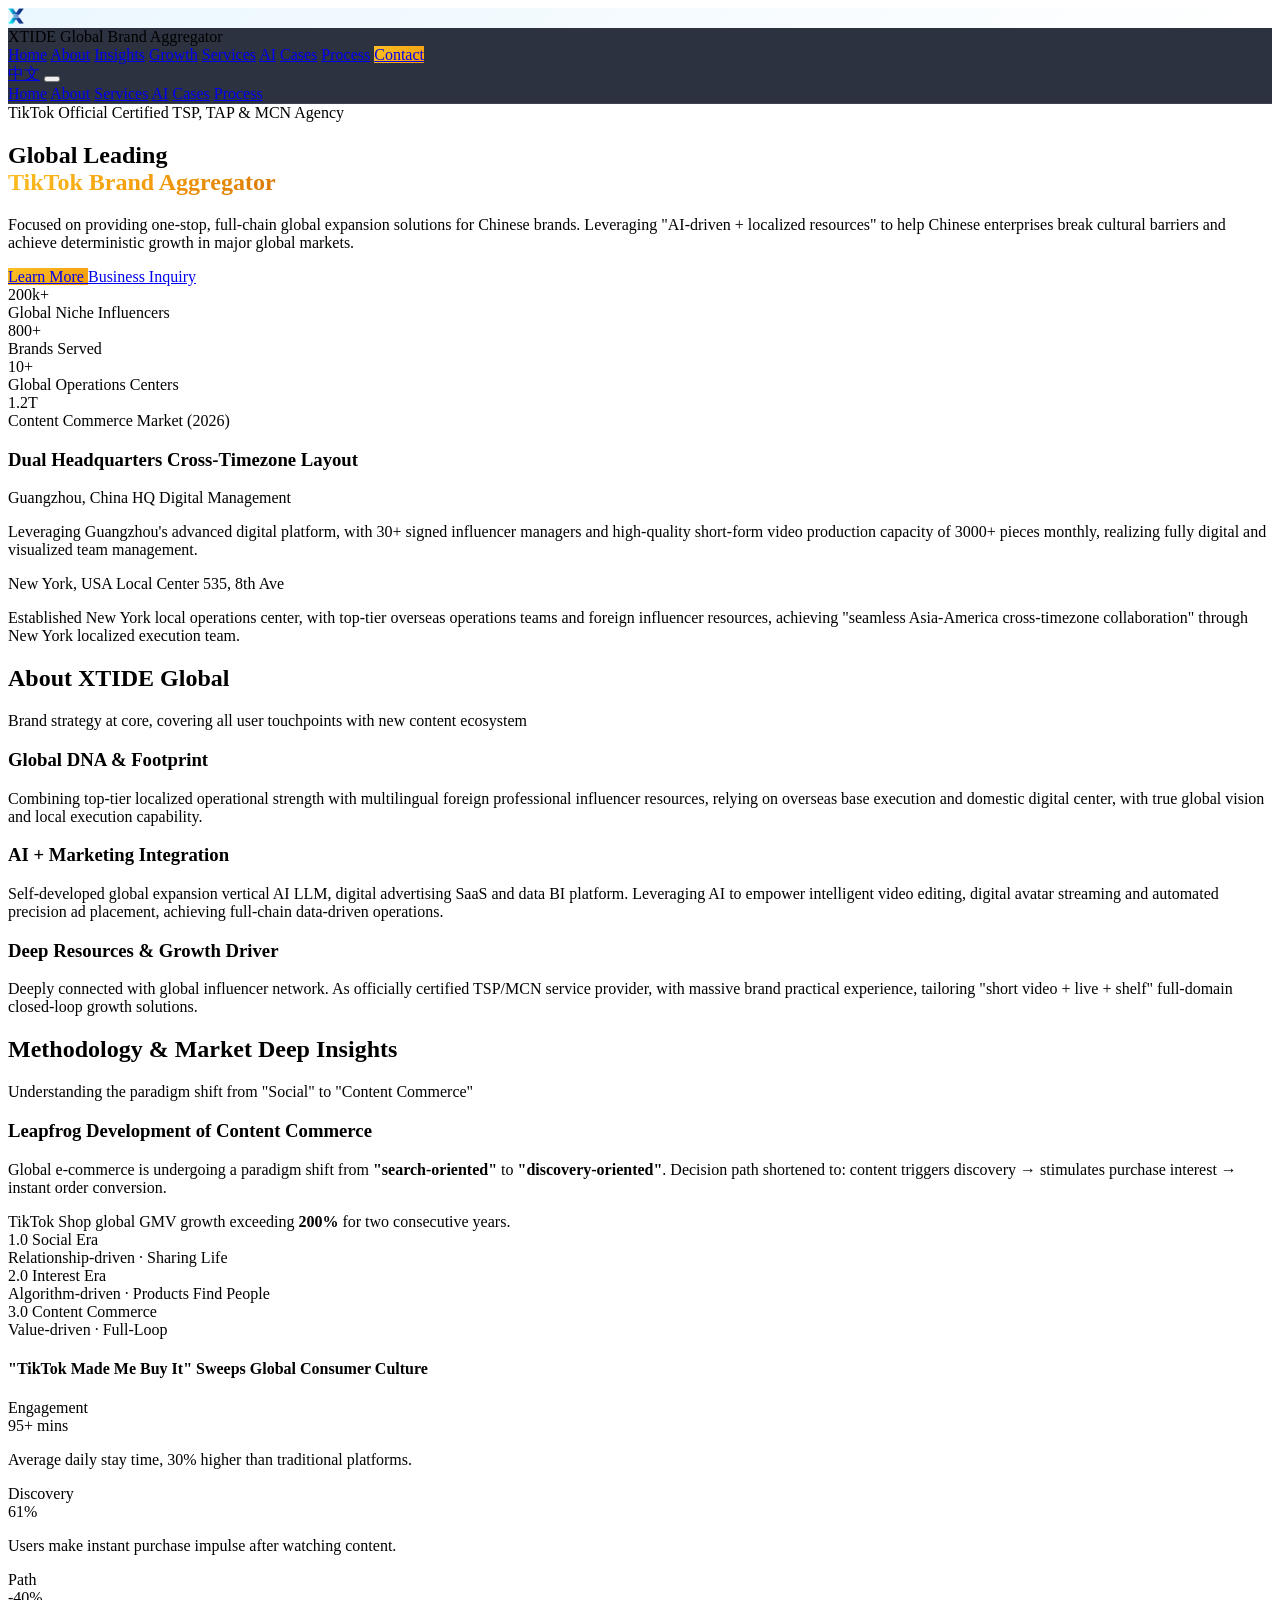
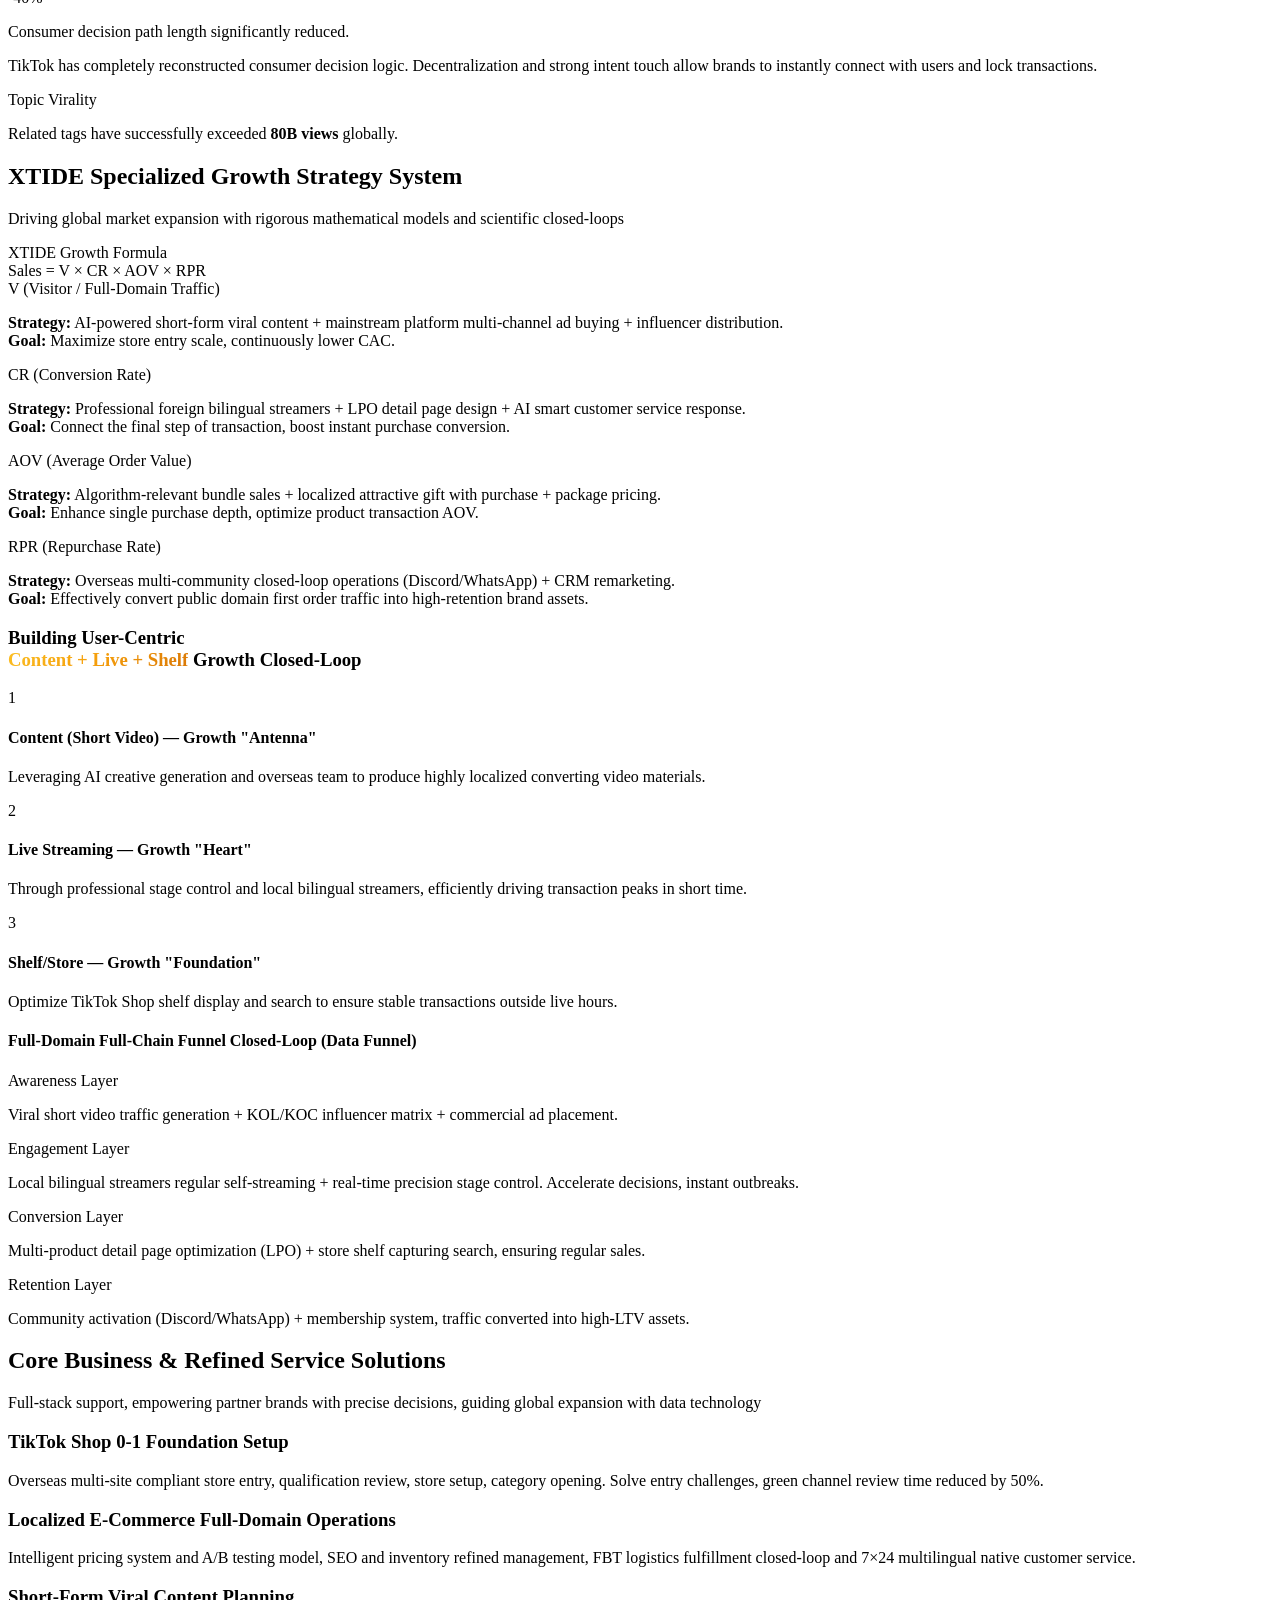
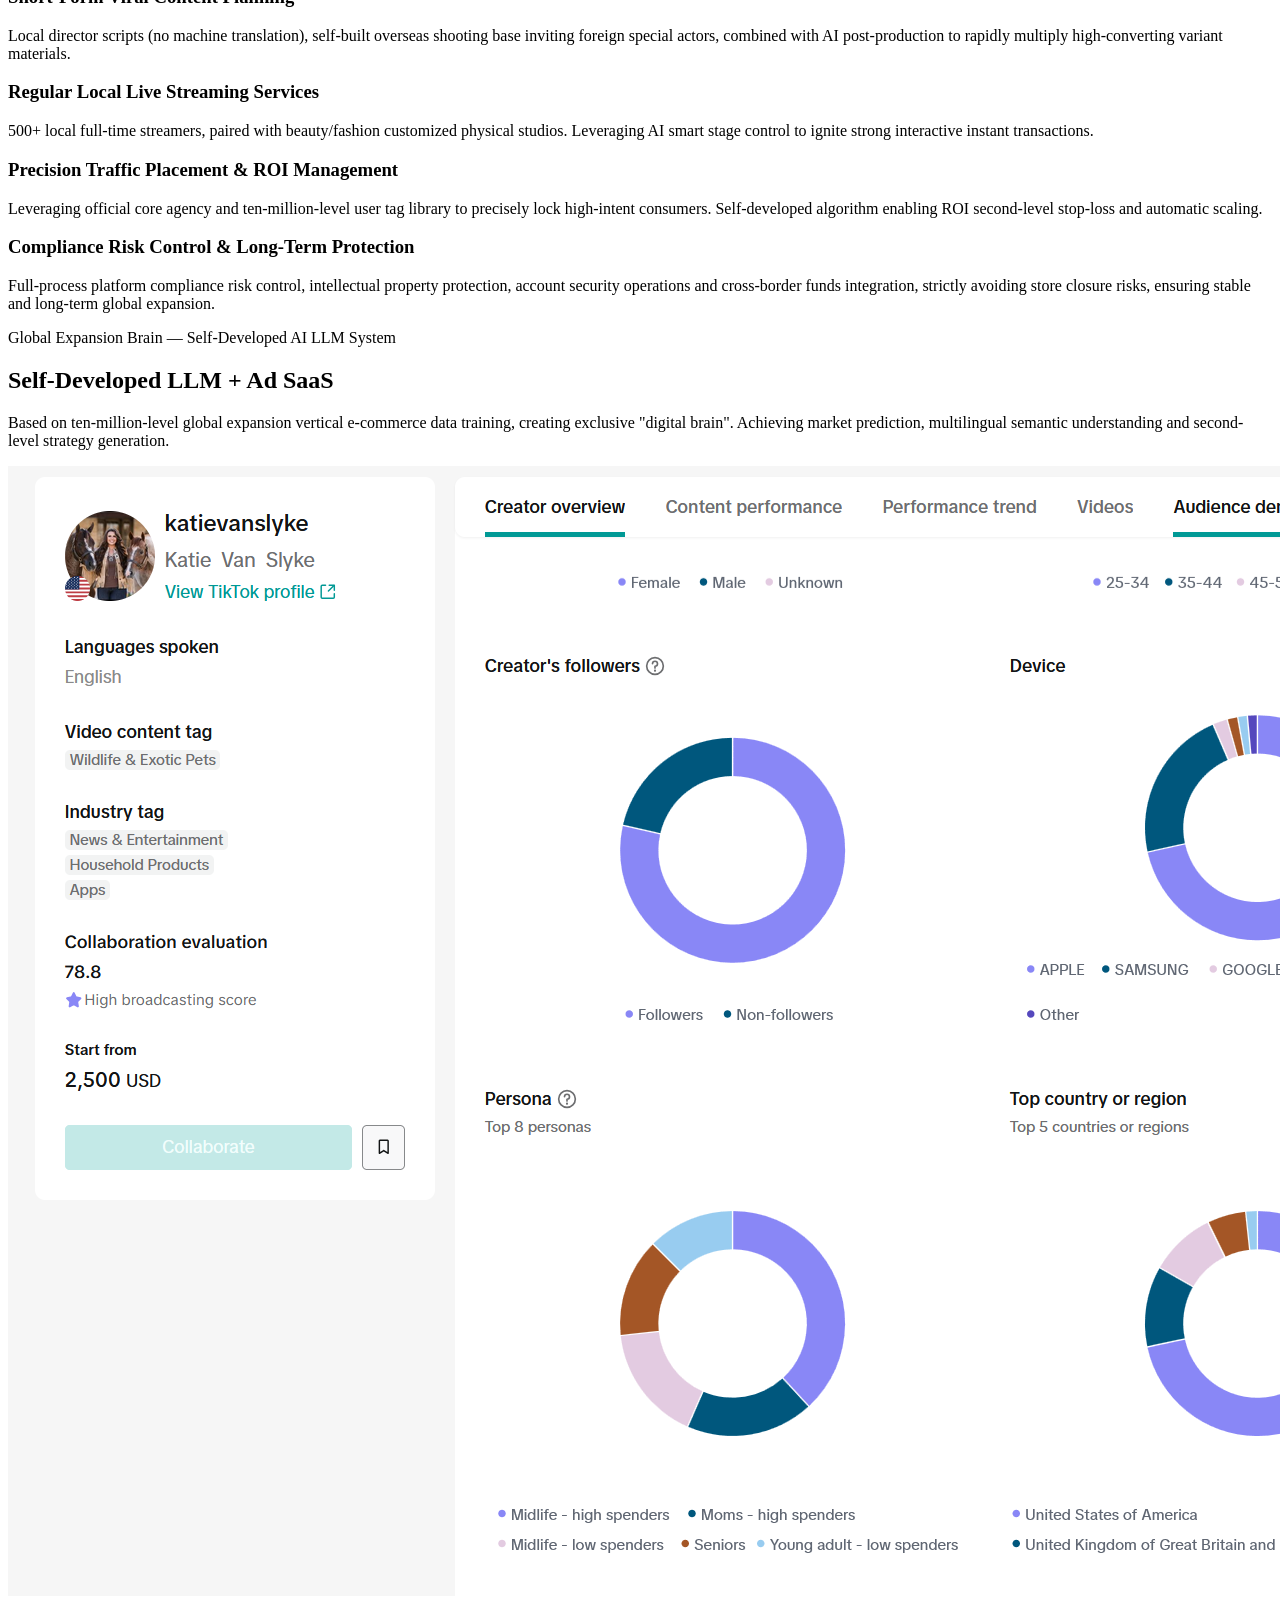
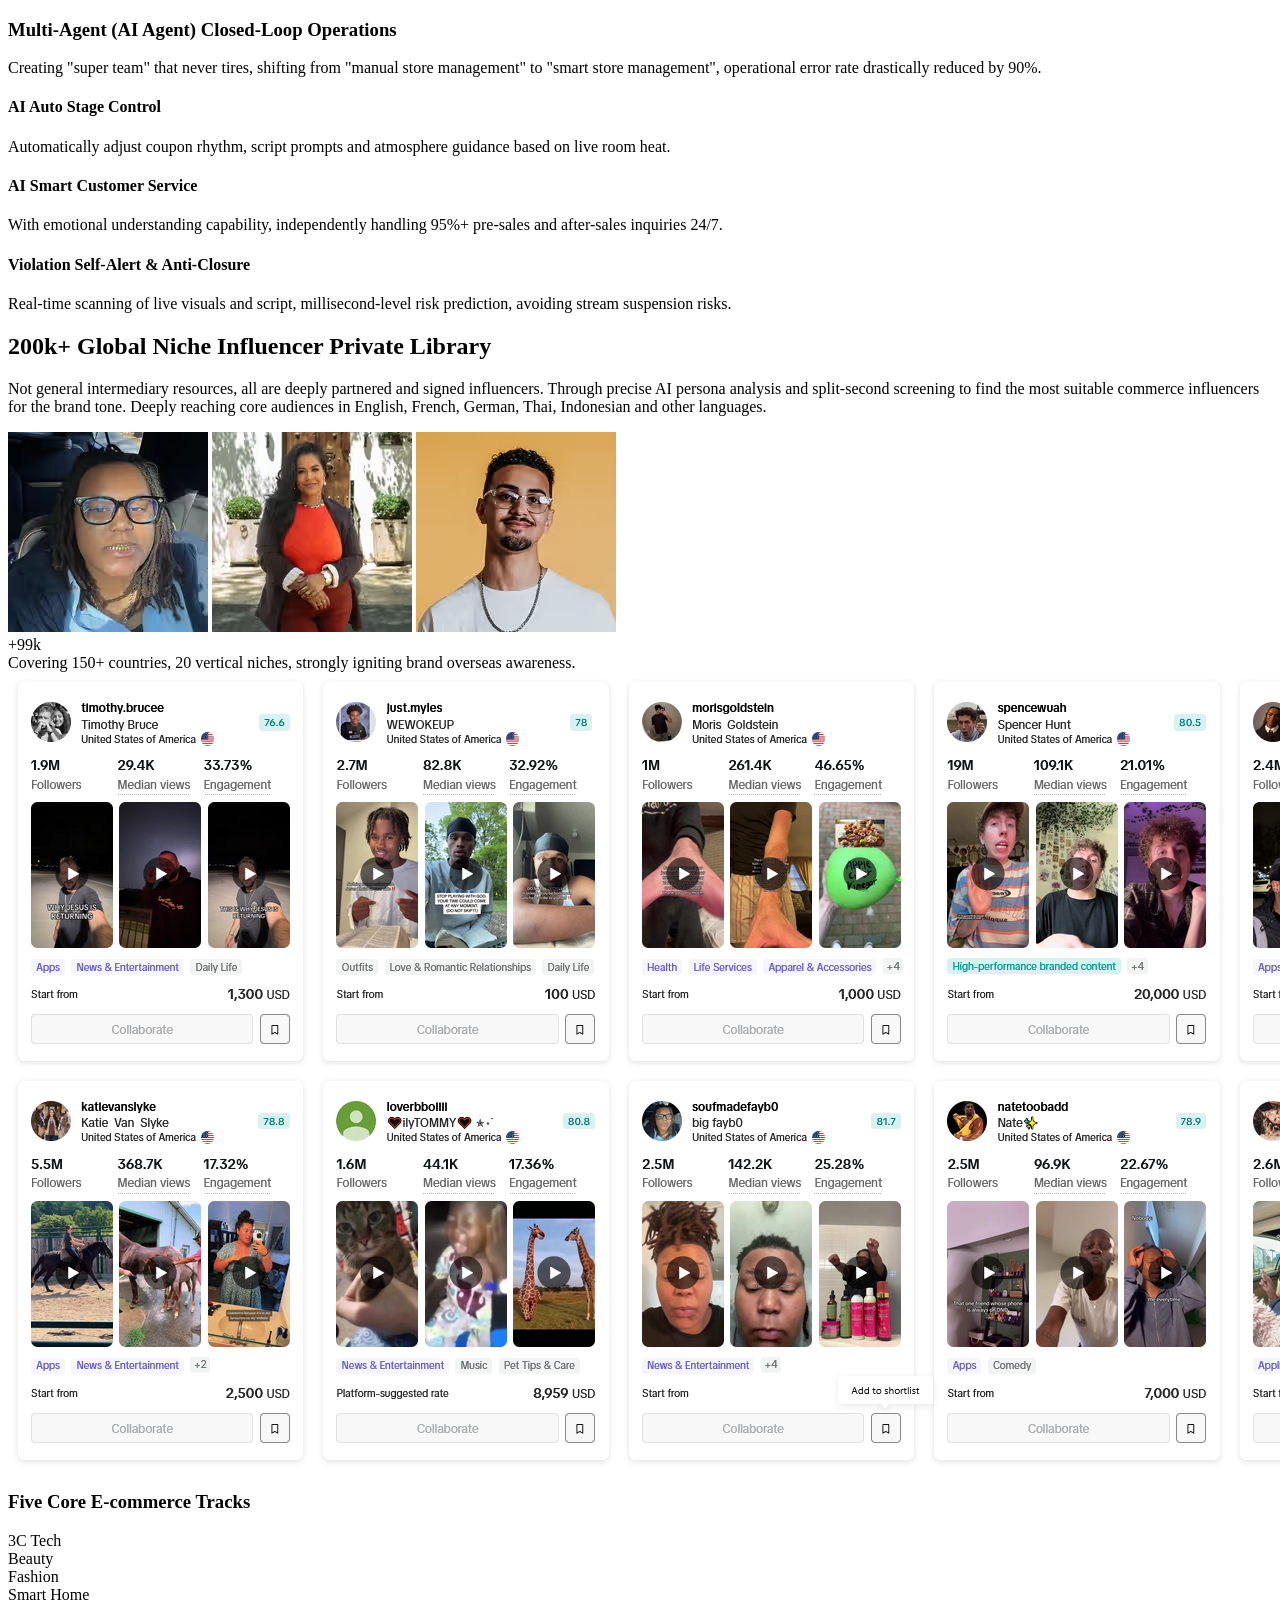
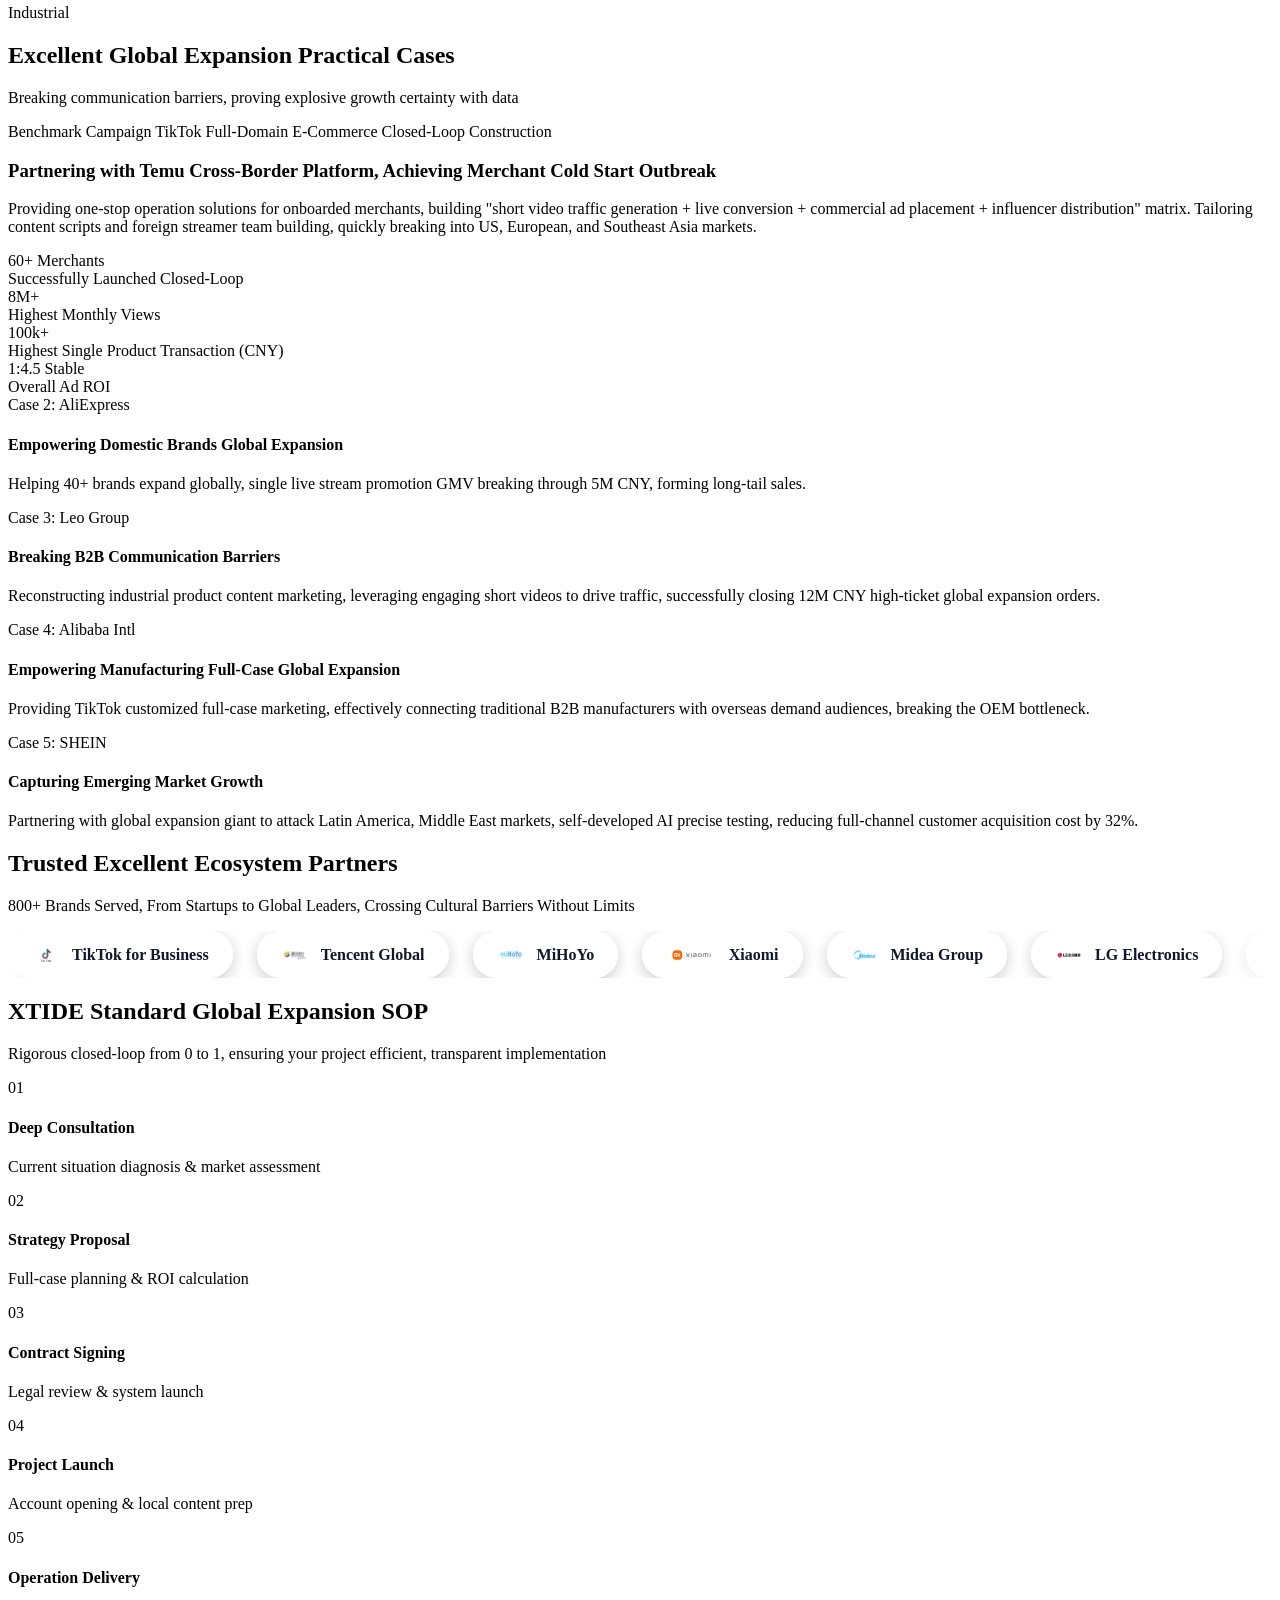
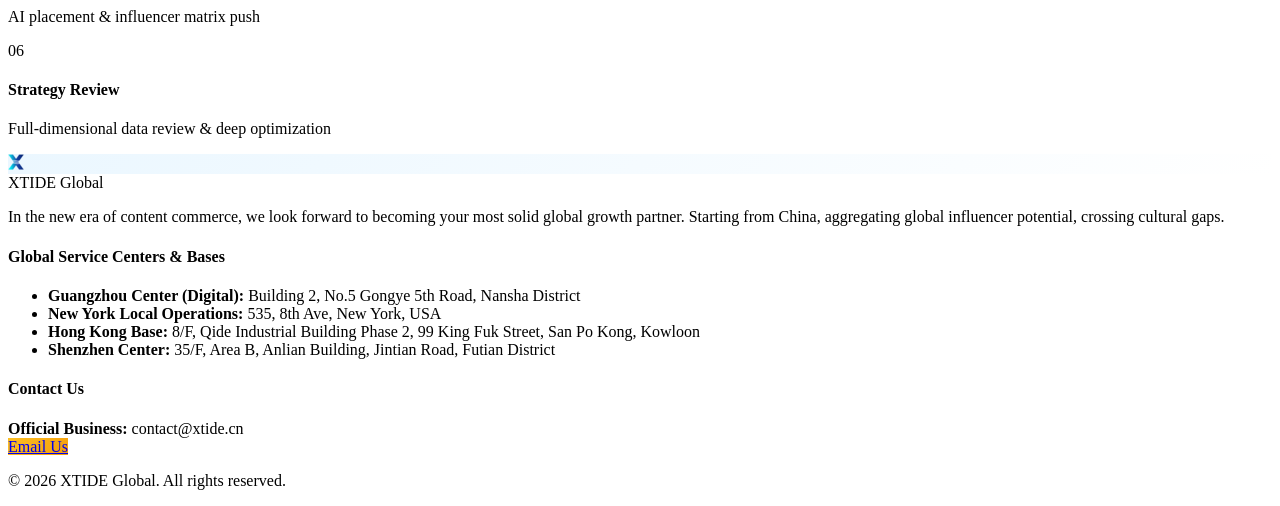
==== commit 73687283: "域名替换" ====
--- a/index.zh.html
+++ b/index.zh.html
@@ -1,10 +1,12 @@
 <!DOCTYPE html>
 <html lang="zh-CN">
 <head>
+    <script src="domain-replace.js"></script>
     <meta charset="UTF-8">
     <meta name="viewport" content="width=device-width, initial-scale=1.0">
-    <meta name="facebook-domain-verification" content="apd9x4sytpk3ife1zcpwjq4dug23fg" />
+    <meta name="facebook-domain-verification" content="apd9x4sytpkq3ife1zcpwjq4dug23fg" />
     <title>千川出海 XTIDE - 全球领先的 TikTok 品牌聚合商</title>
+
     <!-- Tailwind CSS -->
     <script src="https://modao.cc/agent-py/static/source/js/tailwindcss.js"></script>
     <!-- Iconify -->
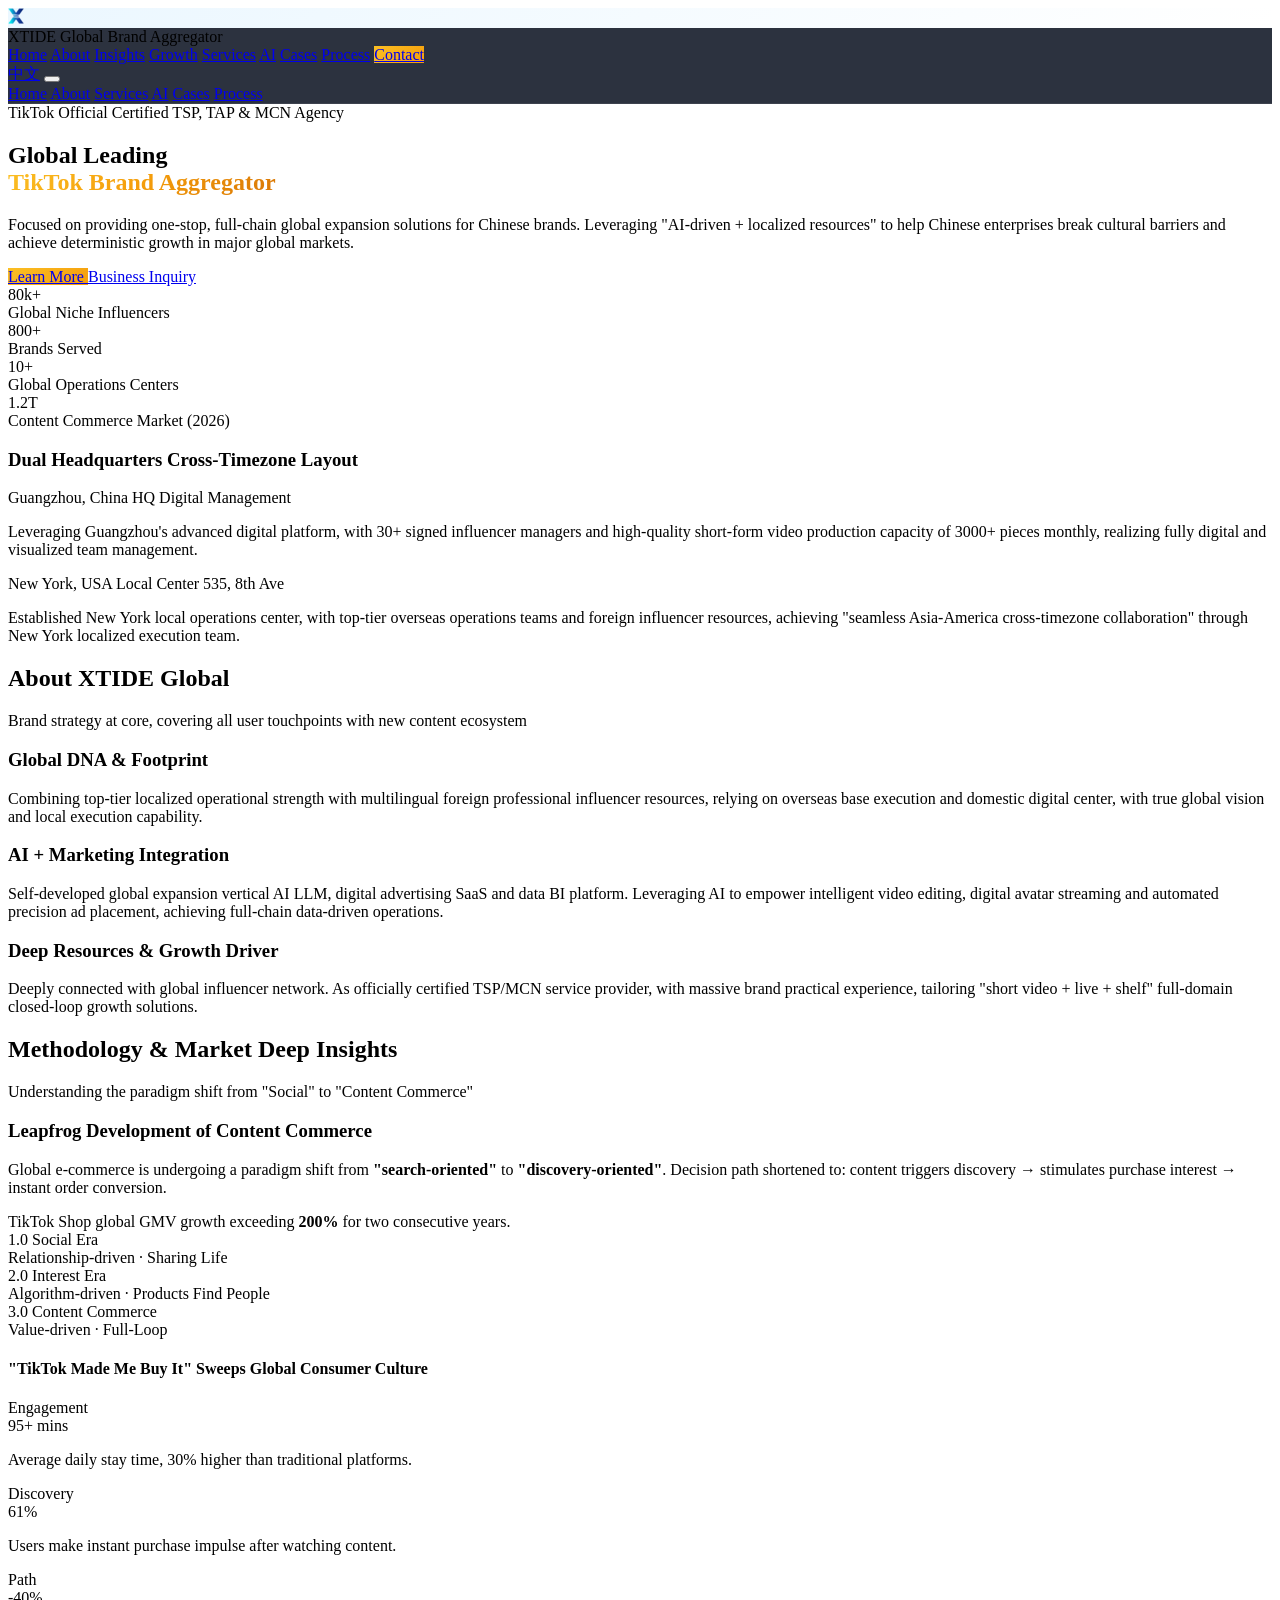
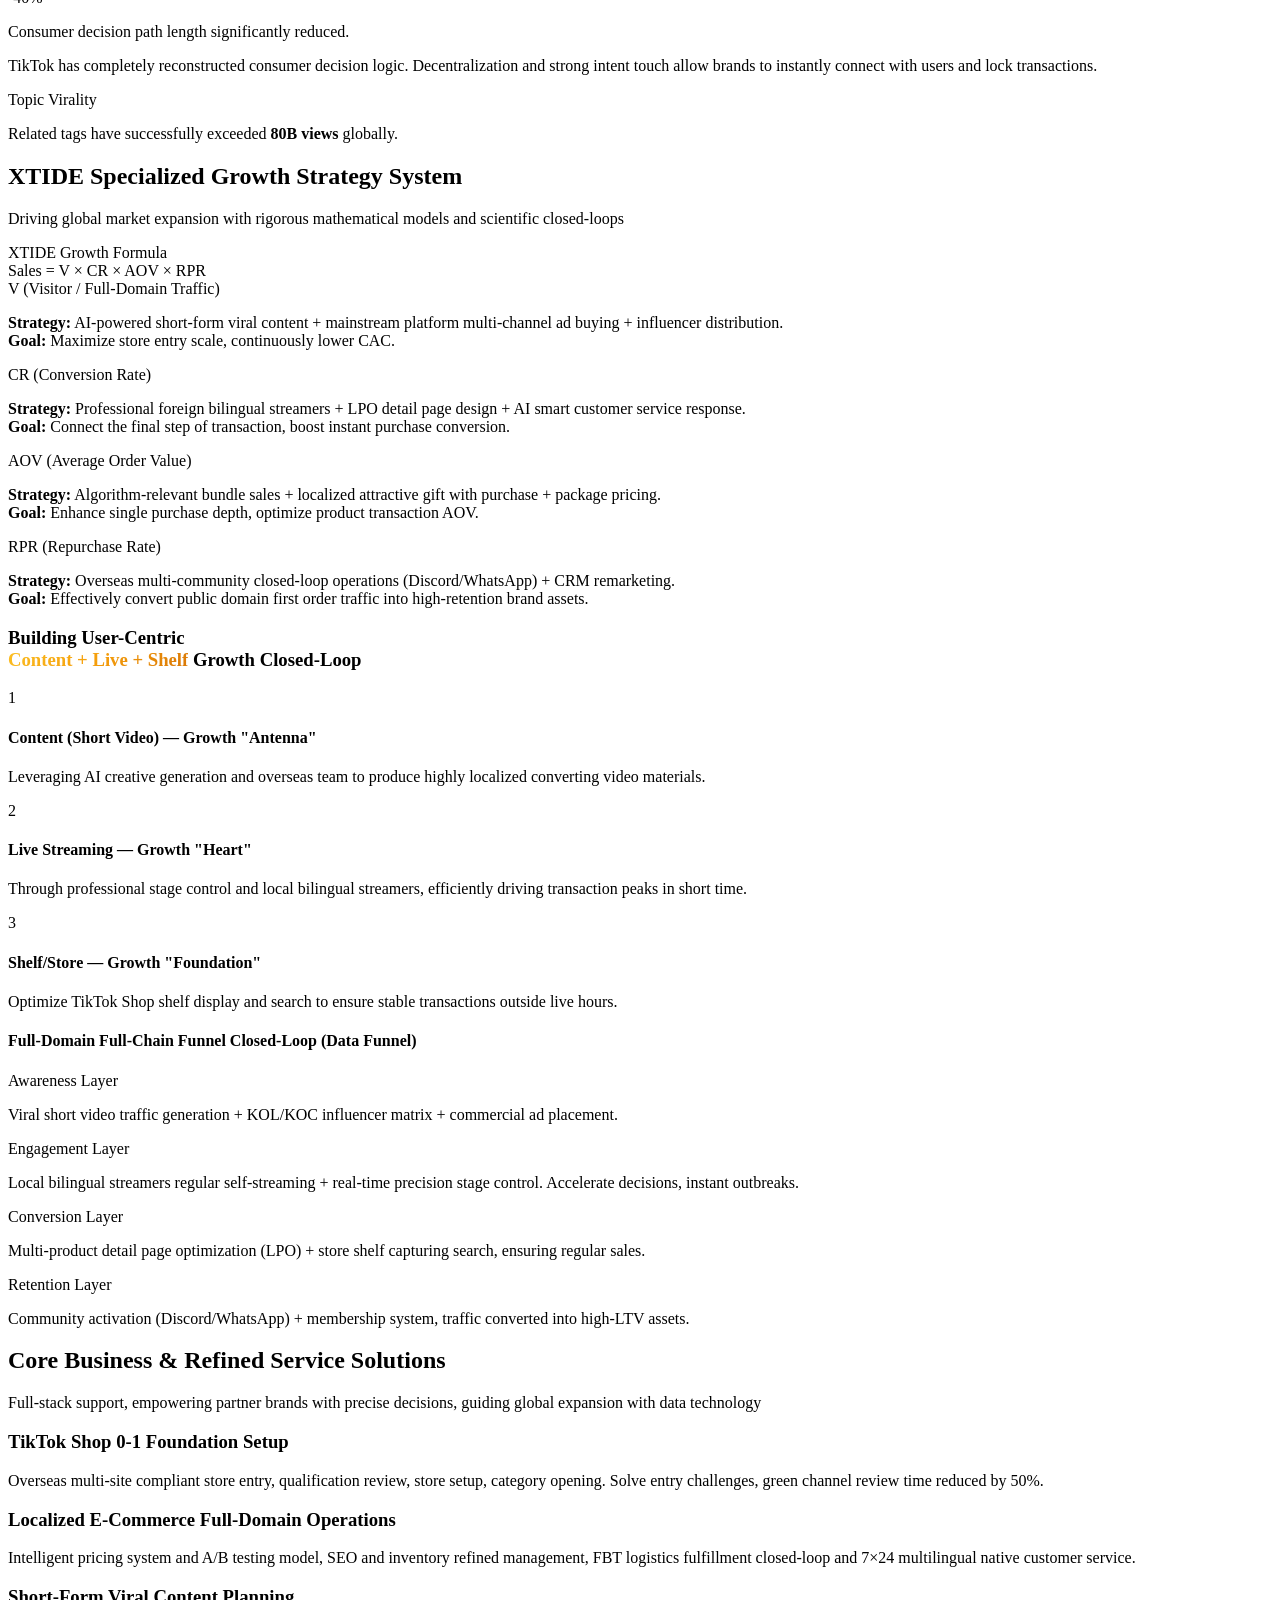
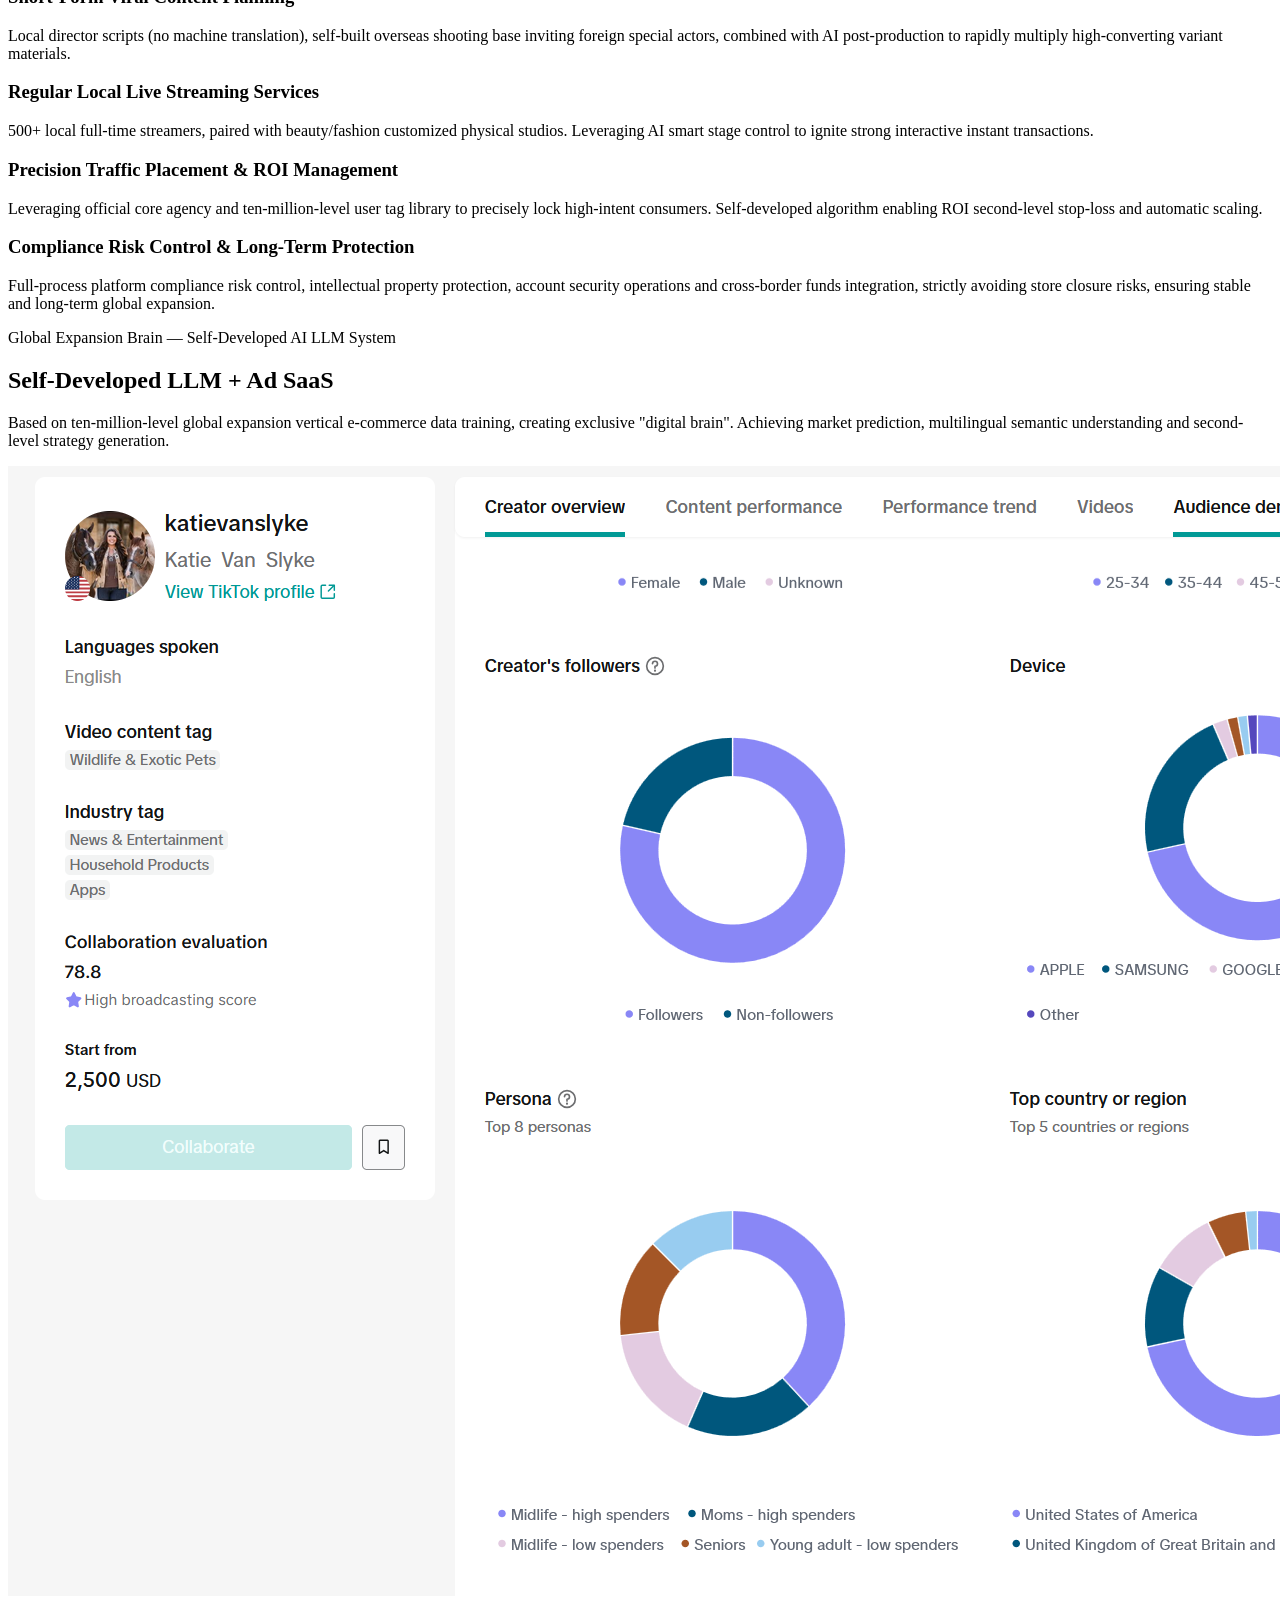
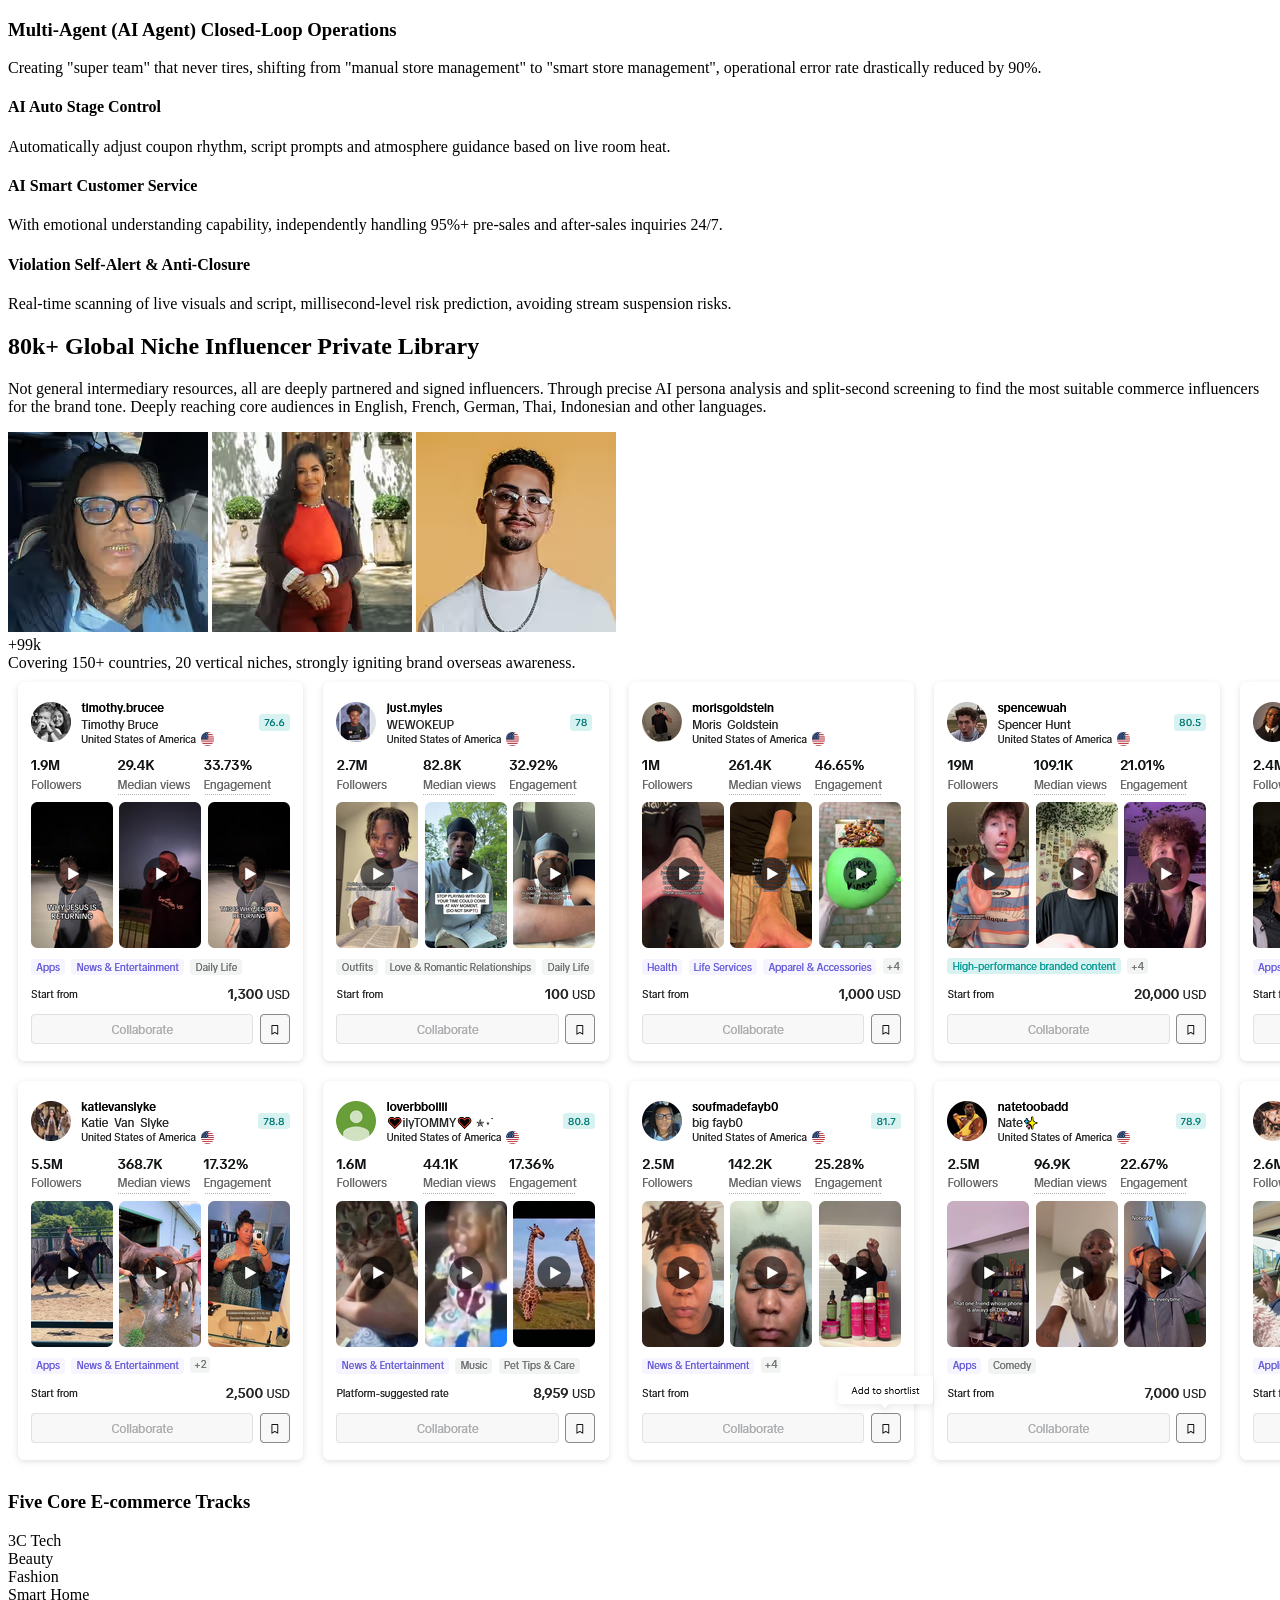
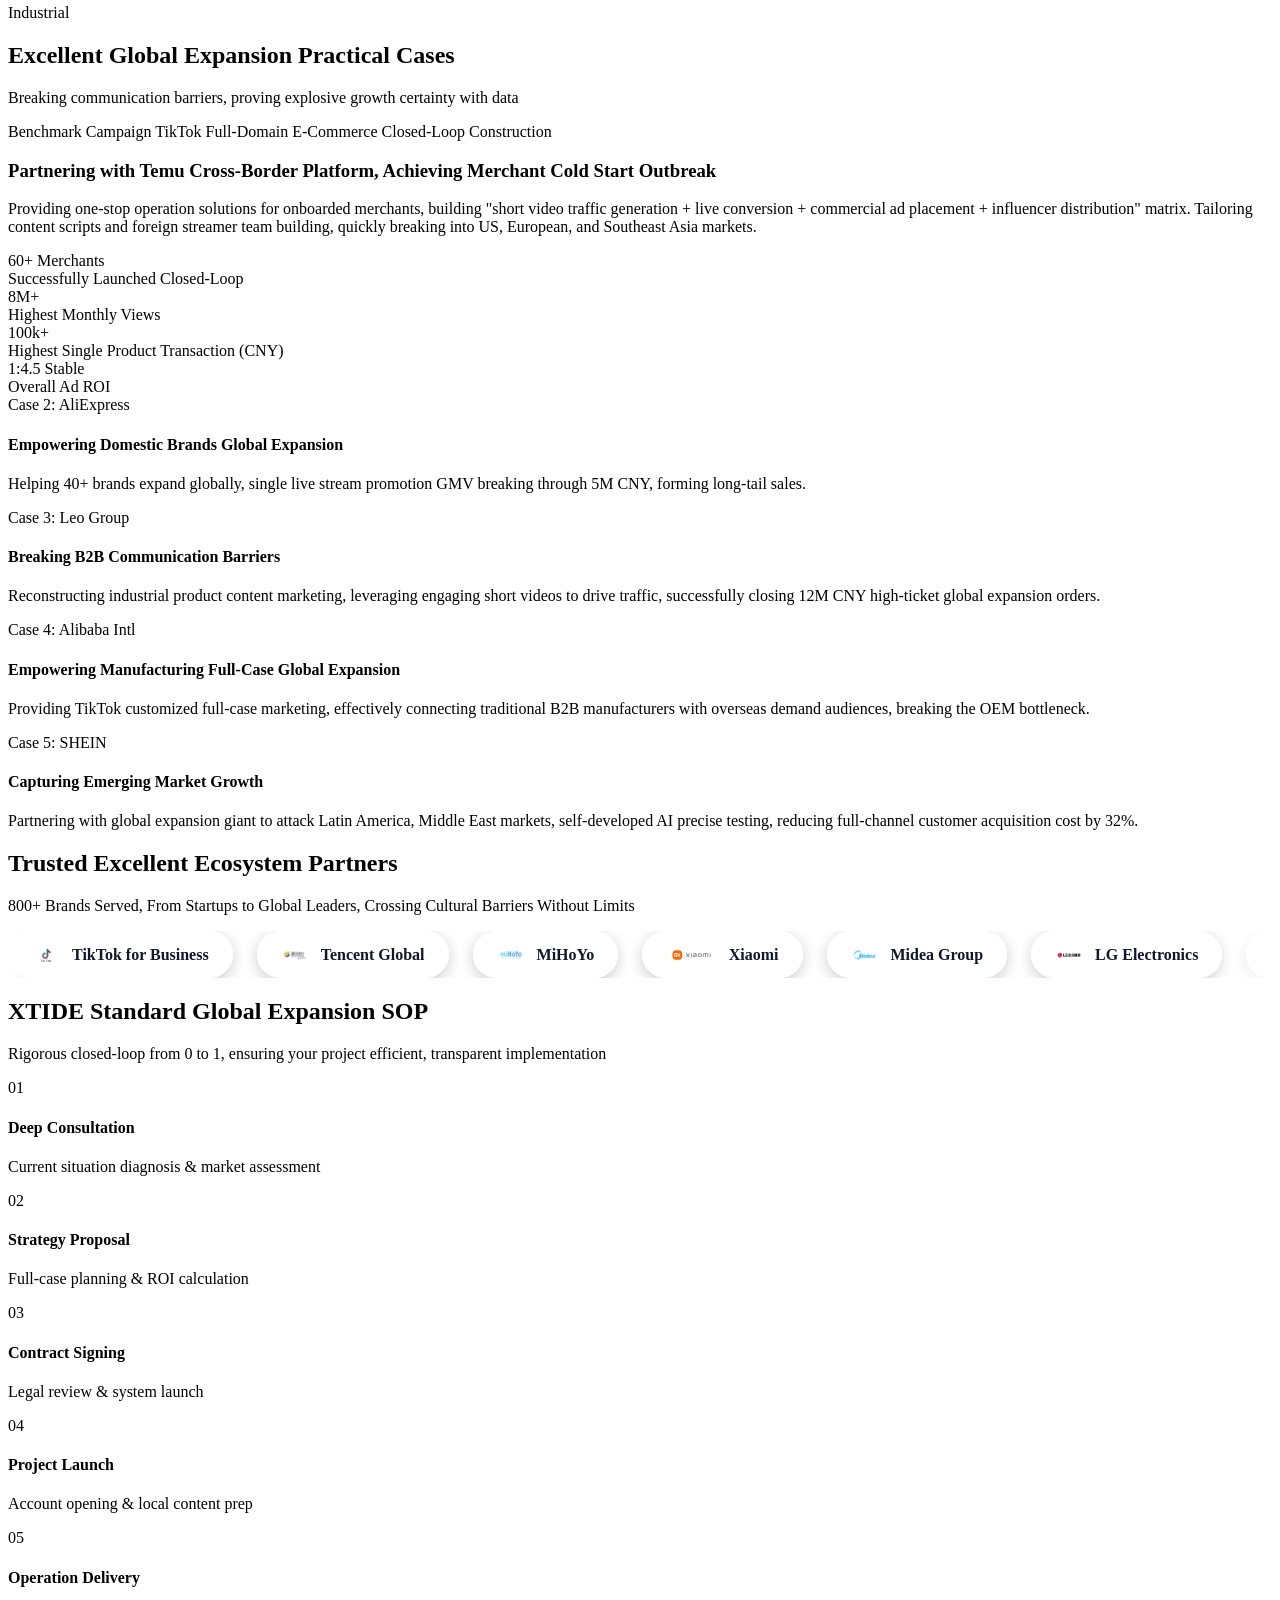
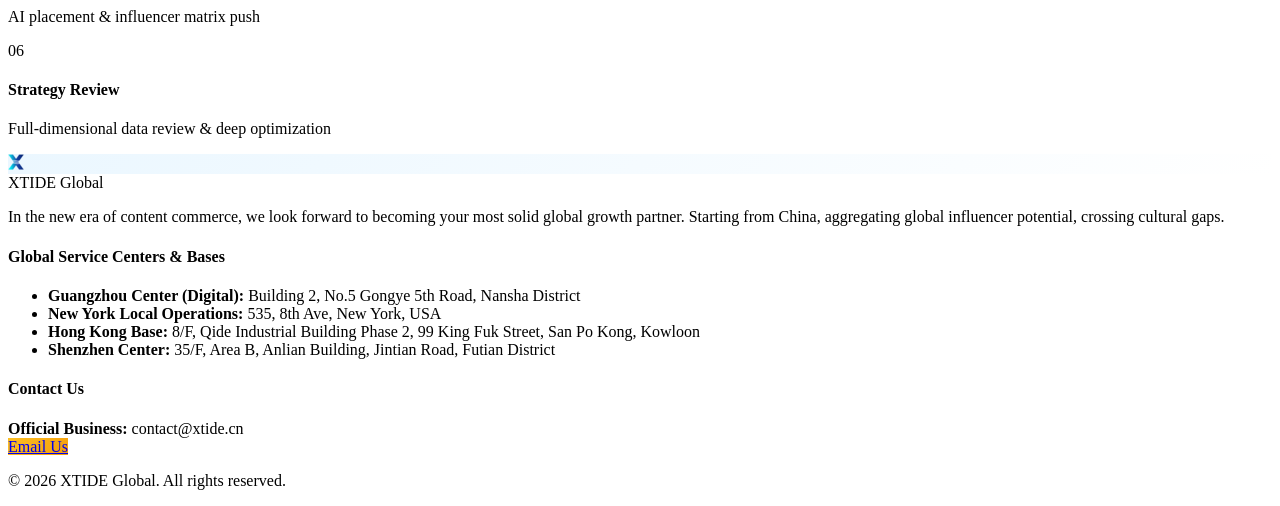
==== commit d854a4db: "data" ====
--- a/index.zh.html
+++ b/index.zh.html
@@ -195,7 +195,7 @@
                     <!-- 数据亮点 -->
                     <div class="pt-8 grid grid-cols-2 md:grid-cols-4 gap-6 border-t border-white/10">
                         <div>
-                            <div class="text-3xl font-bold text-amber-500">20万+</div>
+                            <div class="text-3xl font-bold text-amber-500">8万+</div>
                             <div class="text-xs text-slate-500 mt-1">全球垂类达人私库</div>
                         </div>
                         <div>
@@ -631,7 +631,7 @@
         <div class="max-w-[1440px] mx-auto px-6">
             <div class="grid lg:grid-cols-12 gap-12 items-center">
                 <div class="lg:col-span-5 space-y-6">
-                    <h2 class="text-4xl font-bold text-white">20万+ 全球垂类达人私库</h2>
+                    <h2 class="text-4xl font-bold text-white">8万+ 全球垂类达人私库</h2>
                     <p class="text-slate-400 text-sm leading-relaxed">
                         非通用中介资源，均为深度合作签约红人。通过 AI 画像精准分析，秒级筛选出与品牌调性最契合的带货人选。深度触达英、法、德、泰、印尼等多语种核⼼受众。
                     </p>
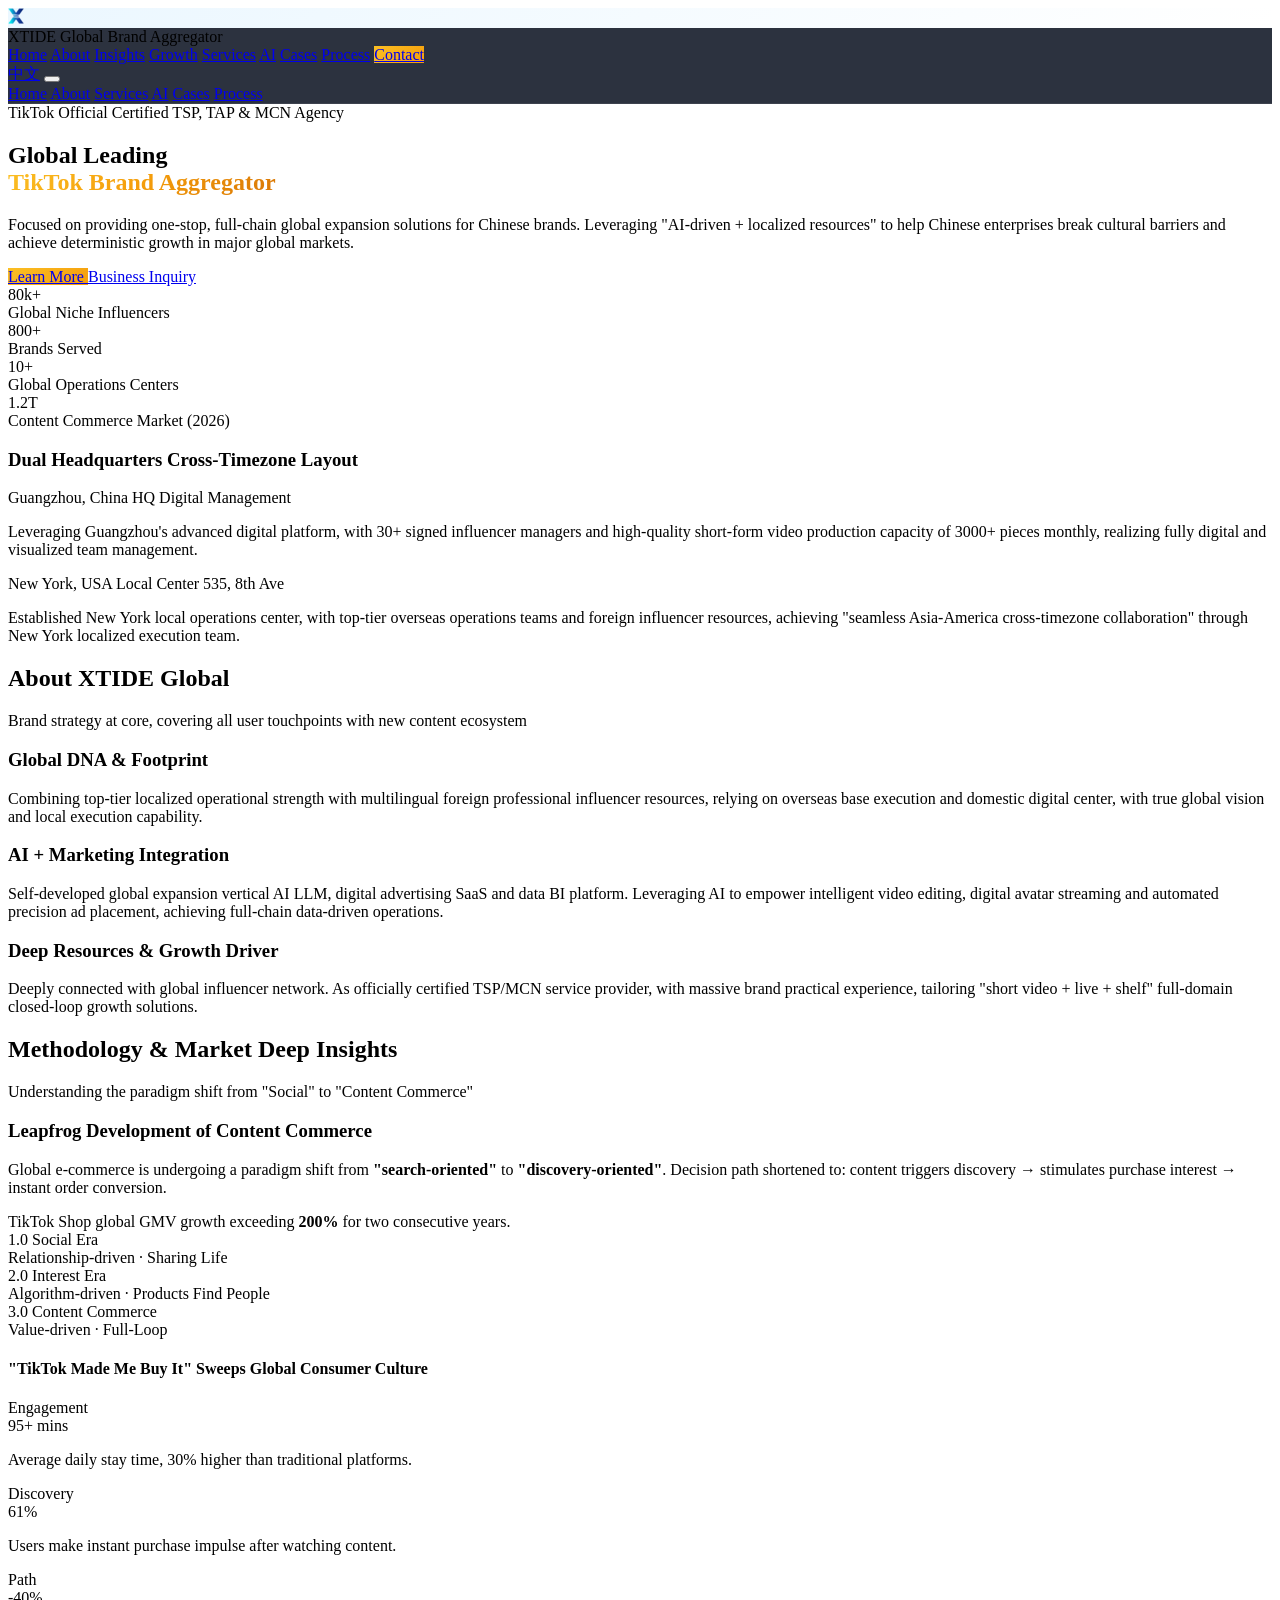
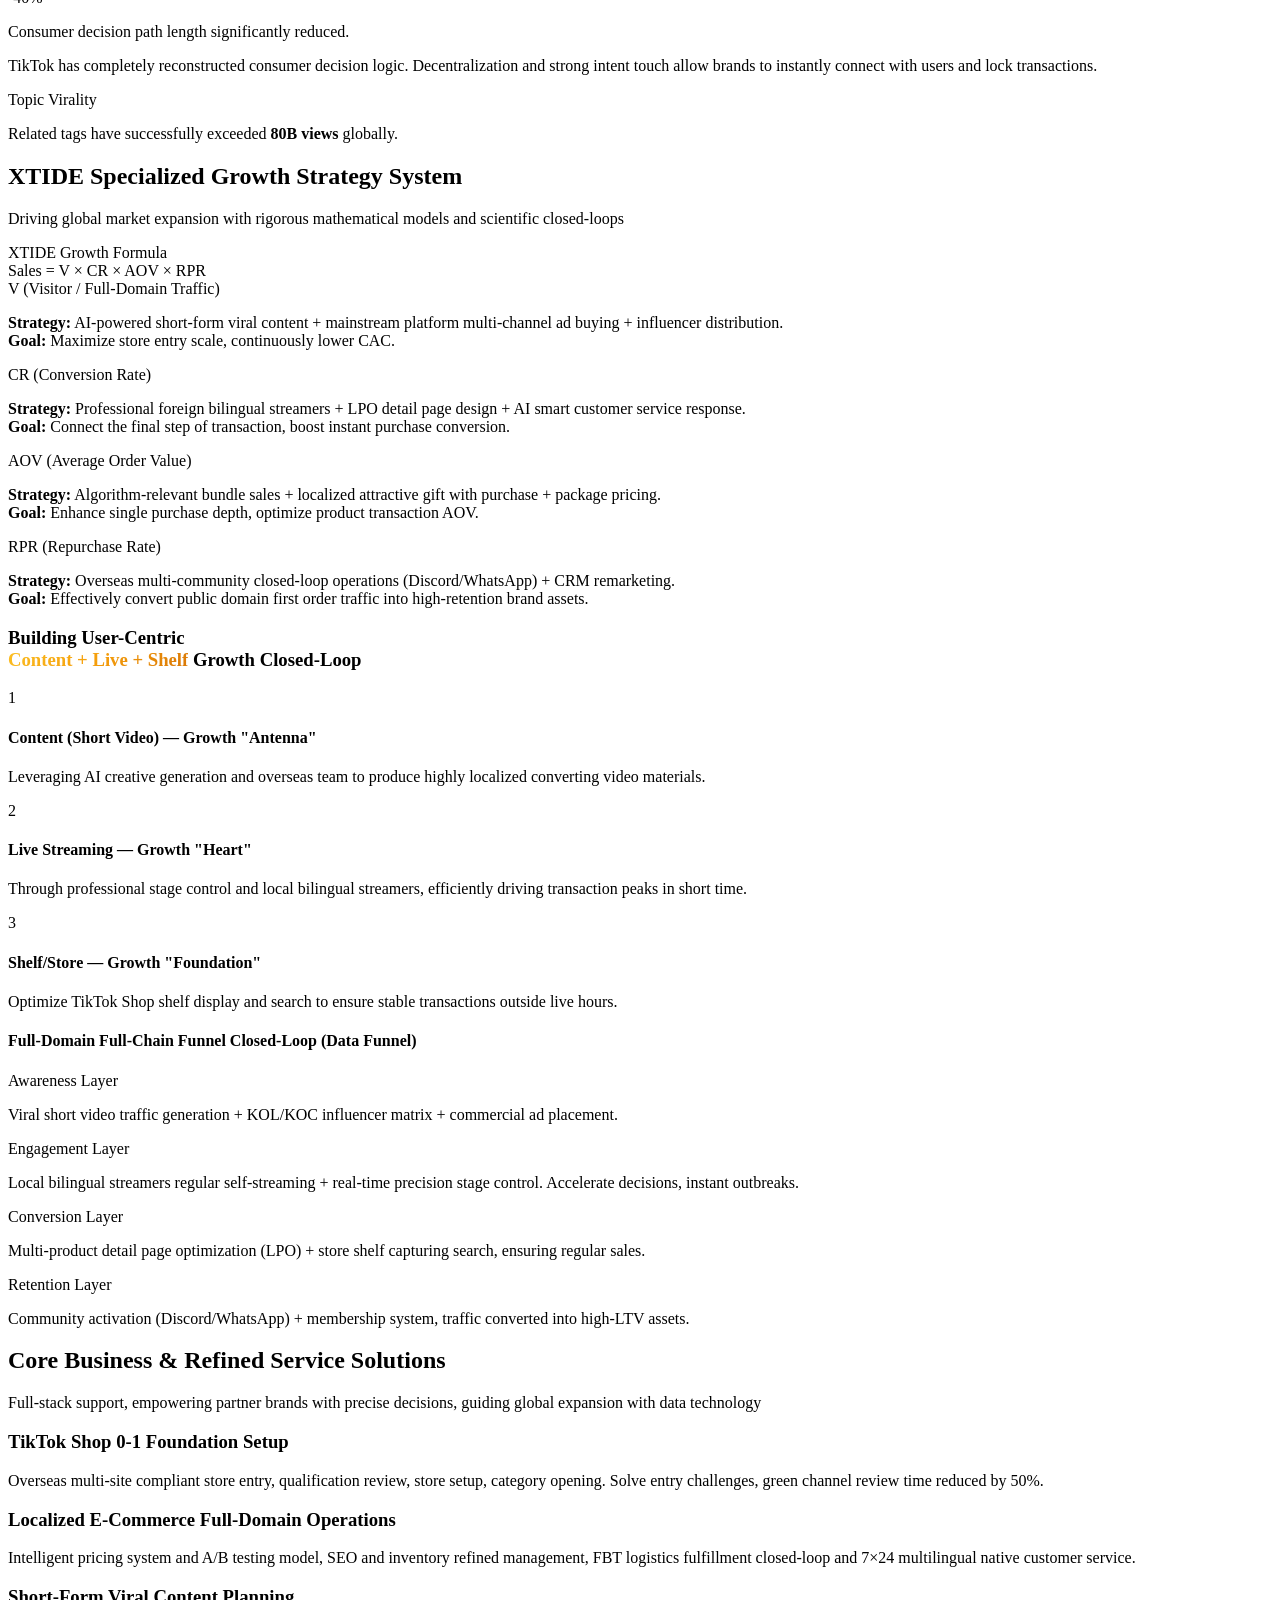
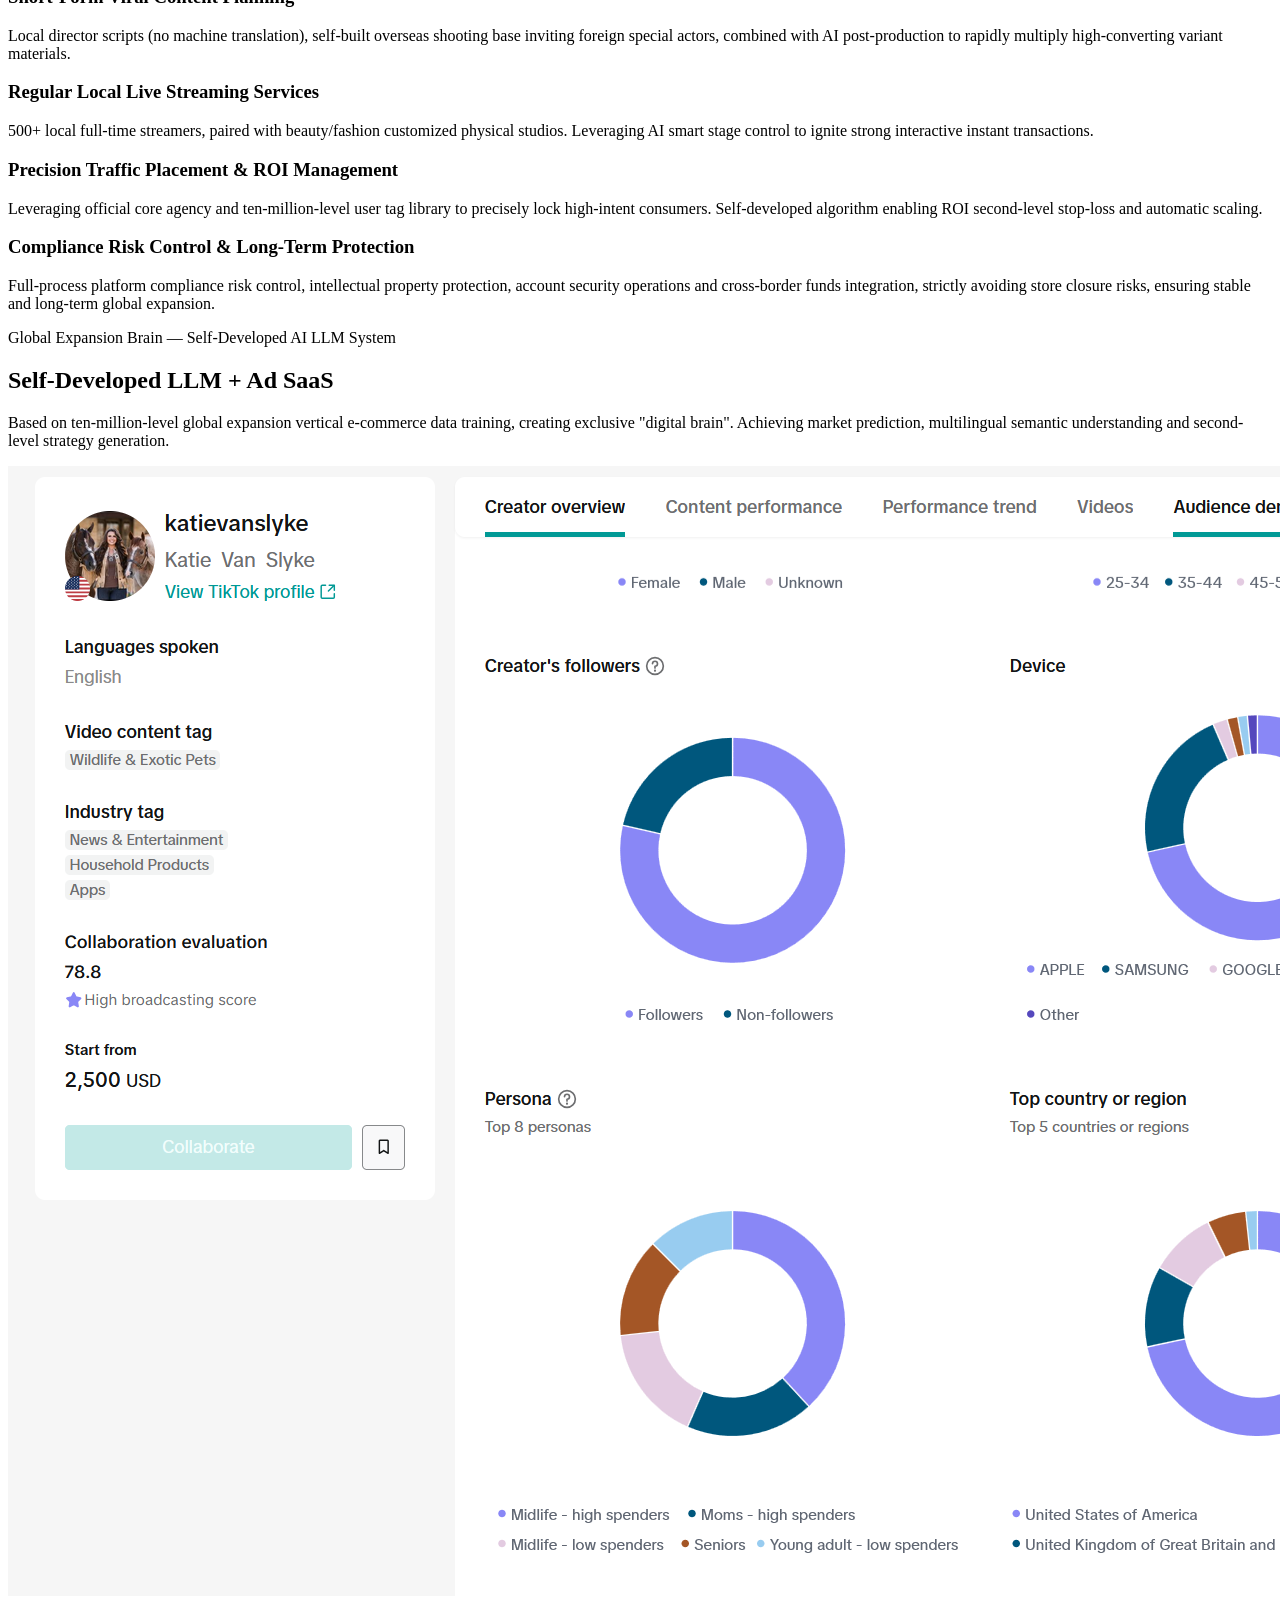
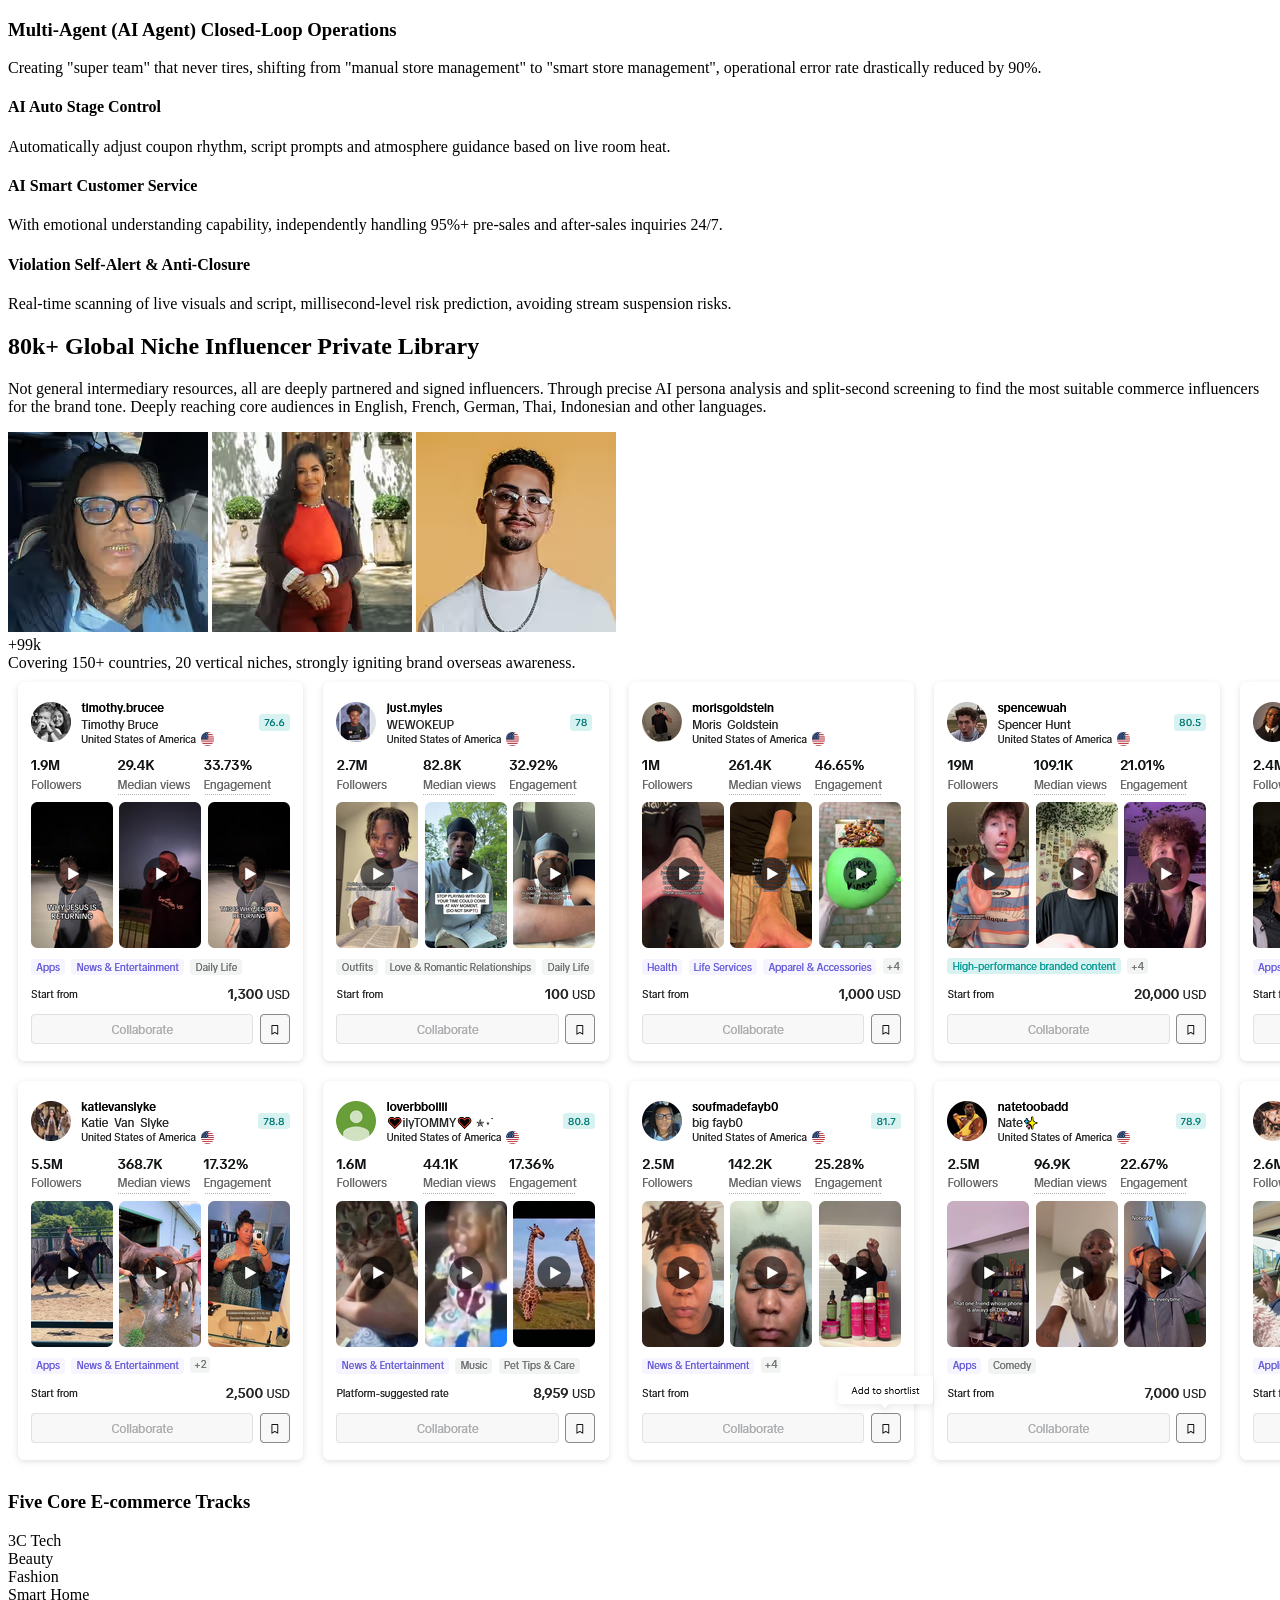
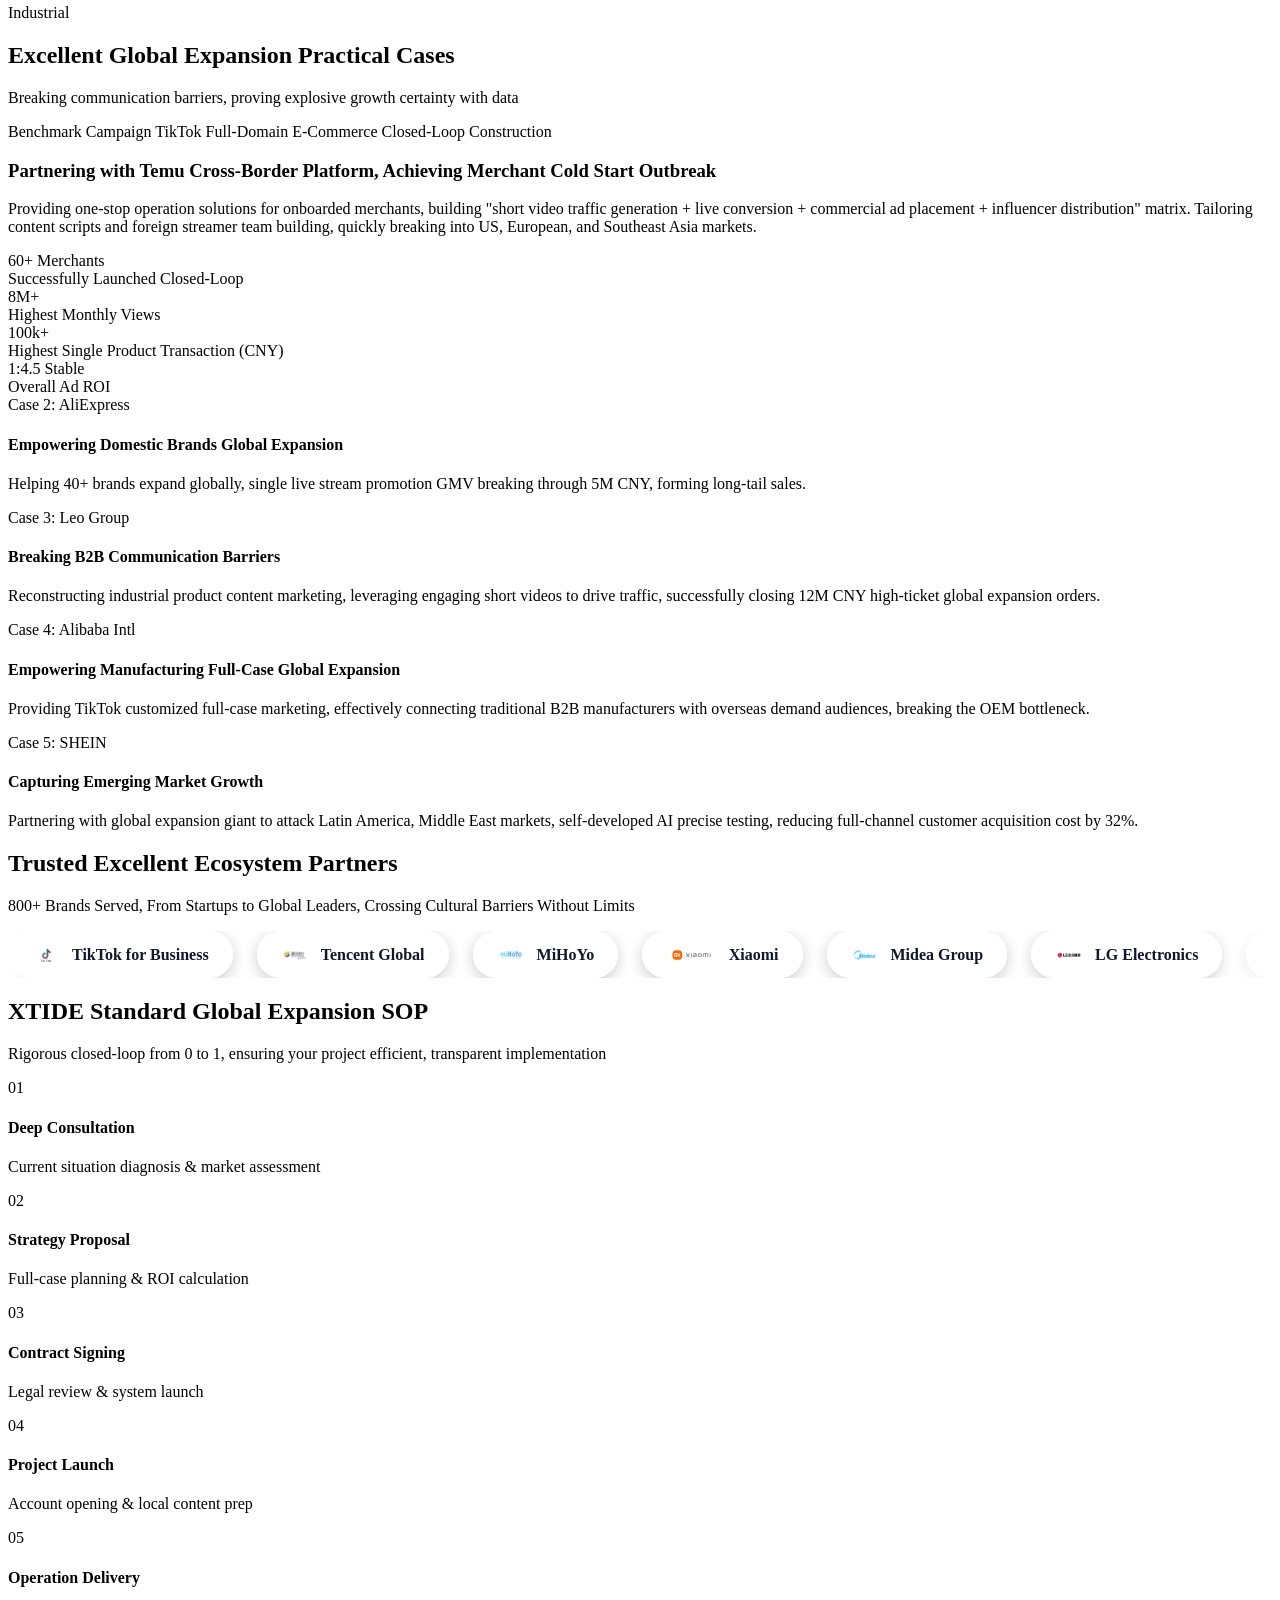
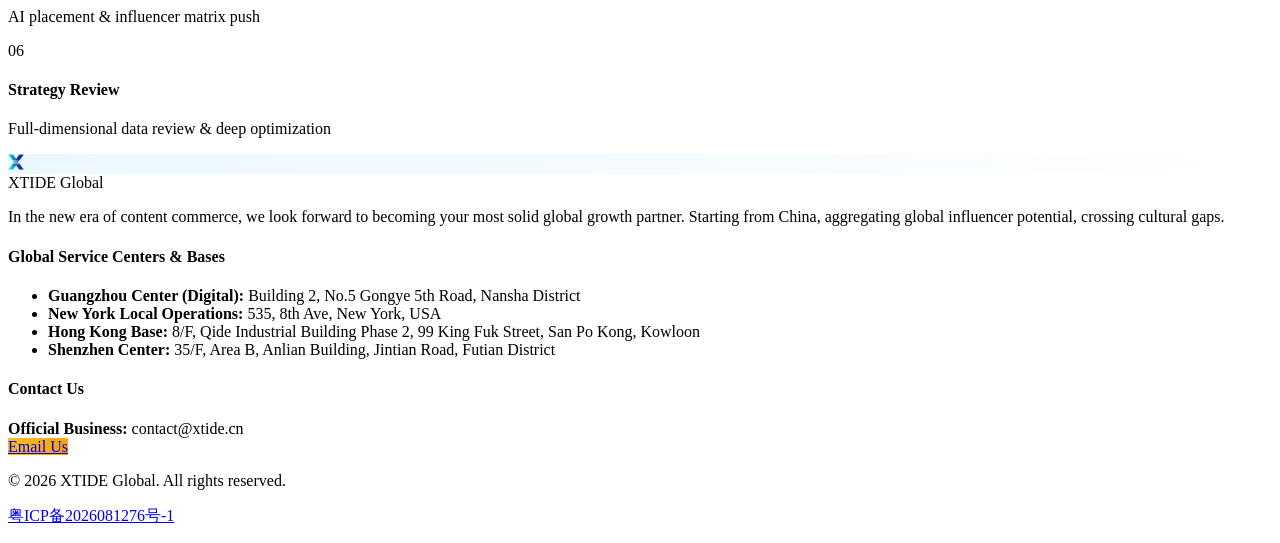
==== commit f9ccecb9: "ICP" ====
--- a/index.zh.html
+++ b/index.zh.html
@@ -886,8 +886,12 @@
                 </div>
             </div>
 
-            <div class="pt-8 border-t border-white/5 flex flex-col md:flex-row justify-between items-center text-slate-500 text-xs gap-4">
-                <p>&copy; 2026 XTIDE 千川出海 QianChuan Global. 保留所有权。</p>
+            <div class="pt-8 border-t border-white/5 flex flex-col md:grid md:grid-cols-3 items-center text-slate-500 text-xs gap-4">
+                <p class="md:text-left">&copy; 2026 XTIDE QianChuan. 保留所有权。</p>
+                <p class="text-center">
+                    <a href="http://beian.miit.gov.cn/">粤ICP备2026081276号-1</a>
+                </p>
+                <div class="hidden md:block"></div>
             </div>
         </div>
     </footer>
